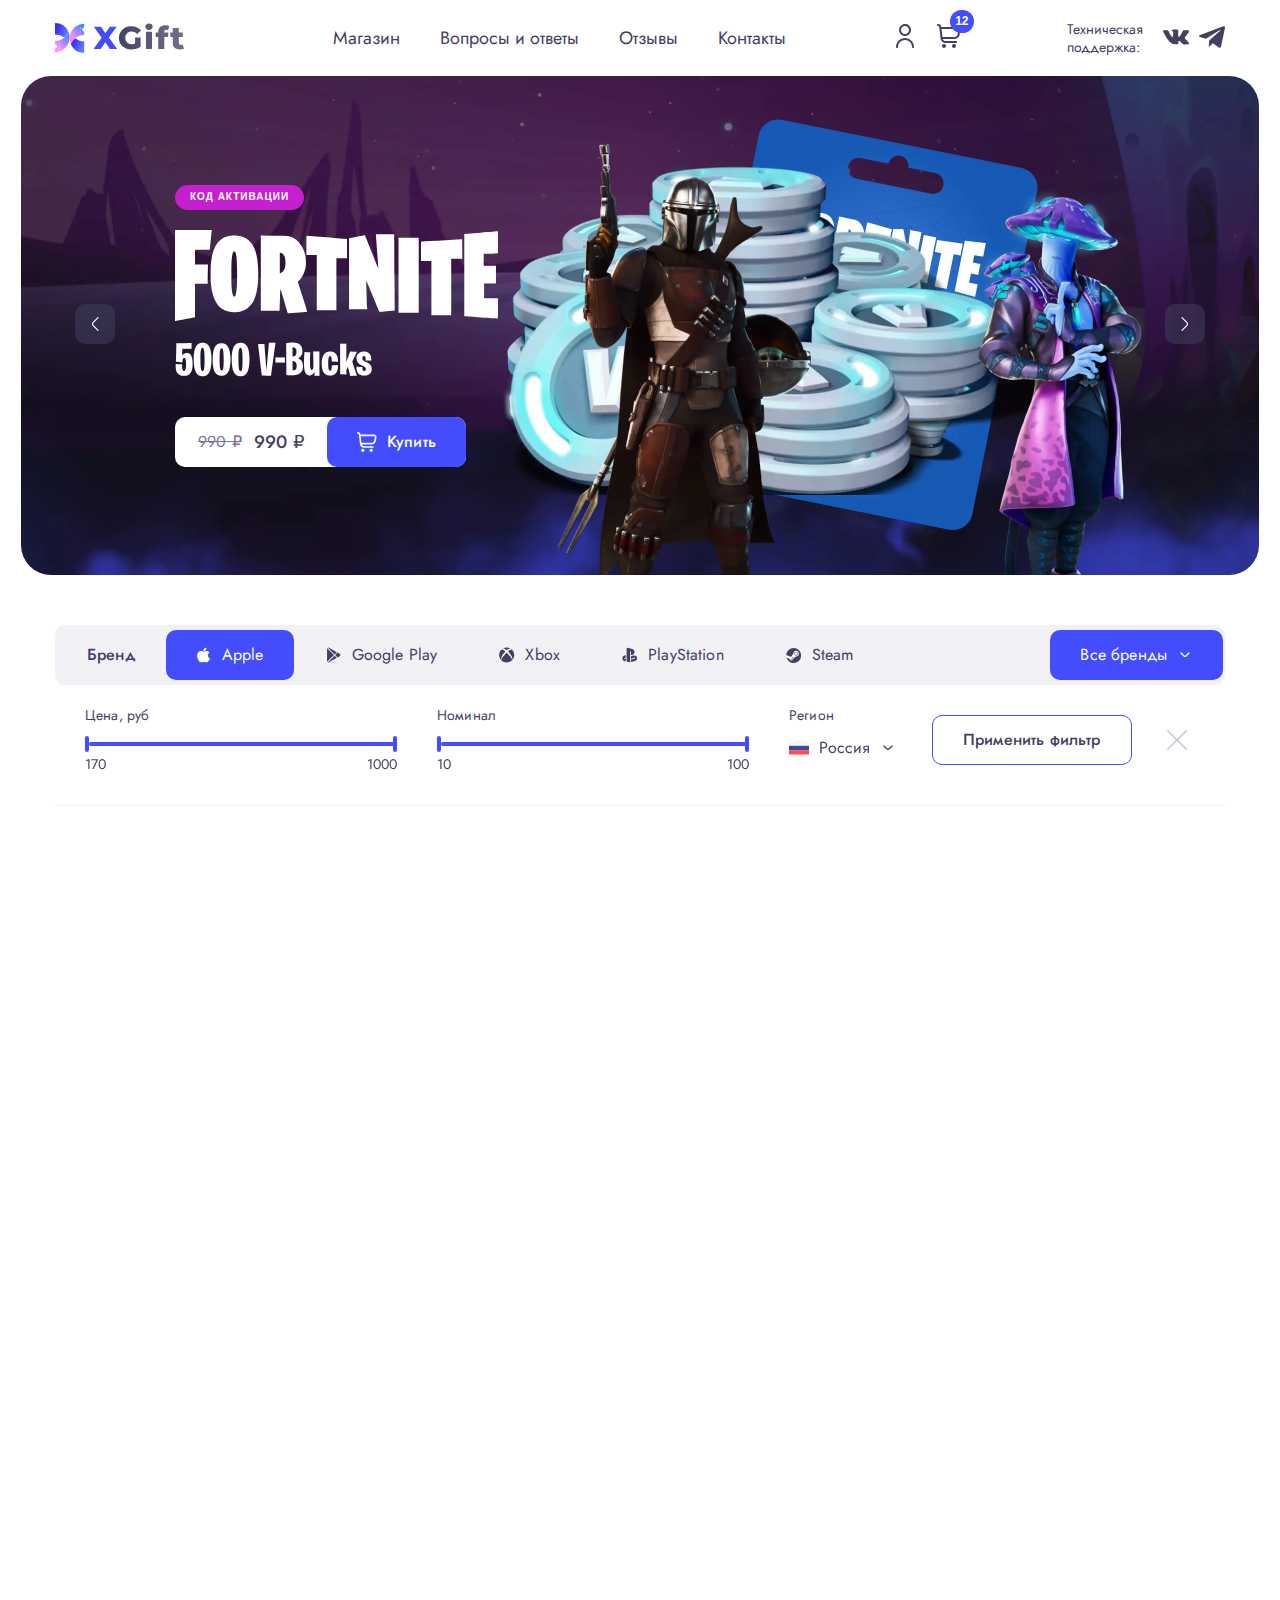
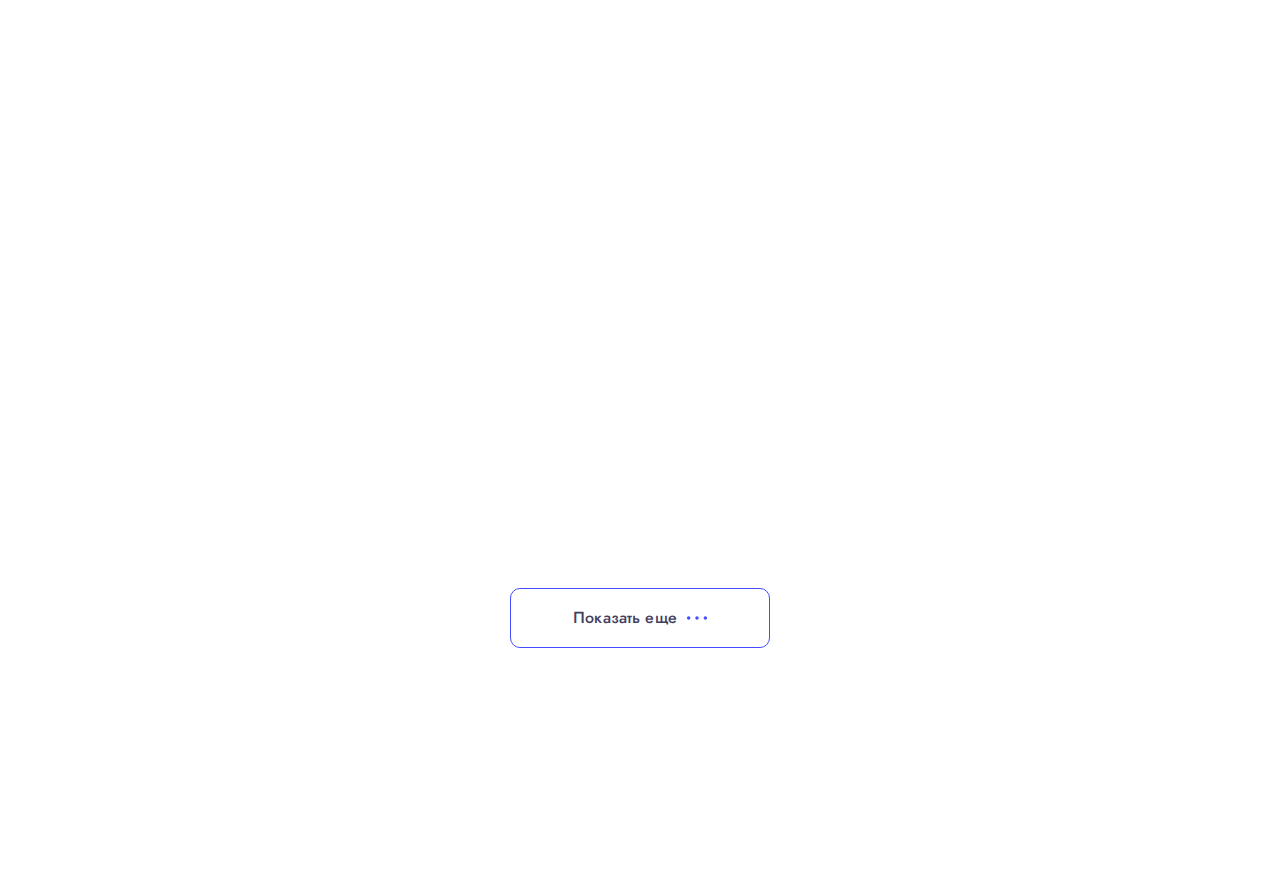
==== index.html @ 059e0f82 "first commit" ====
<!DOCTYPE html> <html lang="ru">

<head>
    <meta charset="UTF-8">
    <meta name="viewport" content="width=device-width, initial-scale=1.0">
    <meta name="description" content="">
    <meta name="keywords" content="">
    <link rel="stylesheet" href="css/libs.min.css">
    <link rel="stylesheet" href="css/style.min.css">
    <title>Главная</title>
</head>

<body>
    <div class="wrapper">
        <header class="header">
            <div class="container">
    <div class="header__inner">
        <a href="" class="header__logo logo">
            <img src="img/logo.svg" alt="">
        </a>
        <div class="header__right">
            <nav class="nav">
                <a href="" class="nav__link">Магазин</a>
                <a href="" class="nav__link">Вопросы и ответы</a>
                <a href="" class="nav__link">Отзывы</a>
                <a href="" class="nav__link">Контакты</a>
            </nav>

            <div class="header__buttons">
                <div class="header__user header__btn">
                    <button class="header__user-btn">
                        <svg width="24" height="24" class="sprite sprite-black">
                            <use xlink:href="img/sprite.svg#user"></use>
                        </svg>
                    </button>

                    <div class="auth-modal m-dropdown">
                        <div class="m-dropdown__triangle-wrap">
                            <span class="m-dropdown__triangle"></span>
                        </div>
                        <div class="m-dropdown__inner">
                            <div class="auth-modal__mode _active">
                                <h3 class="auth-modal__title">
                                    Авторизация
                                </h3>
                                <div class="auth-modal__desc">
                                    Нет аккаунта?
                                    <button class="auth-modal__toggle">Зарегистрироваться</button>
                                </div>
                                <form action="" class="auth-modal__form">
                                <fieldset class="fg">
                                    <svg width="14" height="14" class="fg__icon sprite">
                                        <use xlink:href="img/sprite.svg#email"></use>
                                    </svg>
                                    <input type="email" placeholder="E-mail" autocomplete="off">
                                </fieldset>
                                    <fieldset class="fg fg-pass">
                                        <input type="password" placeholder="Введите пароль" autocomplete="off">
                                        <button type="button" class="fg-pass__btn"></button>
                                    </fieldset>
                                <div class="m-check">
                                    <input type="checkbox">
                                    <label>Запомнить меня на этом компьютере</label>
                                </div>
                                <button class="m-btn m-btn-primary">
                                    Войти
                                </button>
                            </form>
                            </div>
                            <div class="auth-modal__mode">
                                <h3 class="auth-modal__title">
                                    Регистрация
                                </h3>
                                <div class="auth-modal__desc">
                                    Есть аккаунт?
                                    <button class="auth-modal__toggle">Войти</button>
                                </div>
                                <form action="" class="auth-modal__form">
                                    <fieldset class="fg">
                                        <input type="text" placeholder="Имя" autocomplete="off">
                                    </fieldset>
                                    <fieldset class="fg">
                                        <input type="text" placeholder="Фамилия" autocomplete="off">
                                    </fieldset>
                                    <fieldset class="fg">
                                        <input type="email" placeholder="E-mail" autocomplete="off">
                                    </fieldset>
                                    <fieldset class="fg fg-pass">
                                        <input type="password" placeholder="Введите пароль" autocomplete="off">
                                        <button type="button" class="fg-pass__btn"></button>
                                    </fieldset>
                                    <fieldset class="fg fg-pass">
                                        <input type="password" placeholder="Подтверждение пароля" autocomplete="off">
                                        <button type="button" class="fg-pass__btn"></button>
                                    </fieldset>
                                    <fieldset class="fg">
                                        <input type="text" placeholder="Тут будет капча">
                                    </fieldset>
                                    <button class="m-btn m-btn-primary">
                                        Войти
                                    </button>
                                </form>
                            </div>
                        </div>
                    </div>
                </div>
                <div class="header__cart header__btn">
                    <button class="header__cart-btn">
                        <svg width="24" height="24" class="sprite sprite-black">
                            <use xlink:href="img/sprite.svg#cart"></use>
                        </svg>
                        <span class="header__cart-count">12</span>
                    </button>

                    <div class="cart-modal m-dropdown">
                        <div class="m-dropdown__triangle-wrap">
                            <span class="m-dropdown__triangle"></span>
                        </div>
                        <div class="m-dropdown__inner">
                            <div class="cart-modal__items">
                                <div class="cart-card">
    <div class="cart-card__icon">
        <img src="img/service.svg" alt="">
    </div>

    <div class="cart-card__info">
        <h3 class="cart-card__title body-text">
            <a href="">Подарочная карта iTunes на 500 рублей</a>
        </h3>
        <div class="cart-card__price body-text">
            799 ₽
        </div>
    </div>

    <div class="cart-card__action">
        <span class="cart-card__count body-text">1</span>
        <button class="cart-card__remove">
            <svg width="20" height="20" class="sprite sprite-black">
                <use xlink:href="img/sprite.svg#close"></use>
            </svg>
        </button>
    </div>
</div>

                                <div class="cart-card">
    <div class="cart-card__icon">
        <img src="img/service2.svg" alt="">
    </div>

    <div class="cart-card__info">
        <h3 class="cart-card__title body-text">
            <a href="">XBOX Game Pass Ultimate на 3 месяца</a>
        </h3>
        <div class="cart-card__price body-text">
            2 090 ₽
        </div>
    </div>

    <div class="cart-card__action">
        <span class="cart-card__count body-text">1</span>
        <button class="cart-card__remove">
            <svg width="20" height="20" class="sprite sprite-black">
                <use xlink:href="img/sprite.svg#close"></use>
            </svg>
        </button>
    </div>
</div>

                                <div class="cart-card">
    <div class="cart-card__icon">
        <img src="img/service3.svg" alt="">
    </div>

    <div class="cart-card__info">
        <h3 class="cart-card__title body-text">
            <a href="">Игровая валюта Fortnite на 5000 V-Bucks</a>
        </h3>
        <div class="cart-card__price body-text">
            3 469 ₽
        </div>
    </div>

    <div class="cart-card__action">
        <span class="cart-card__count body-text">1</span>
        <button class="cart-card__remove">
            <svg width="20" height="20" class="sprite sprite-black">
                <use xlink:href="img/sprite.svg#close"></use>
            </svg>
        </button>
    </div>
</div>

                                <div class="cart-card">
    <div class="cart-card__icon">
        <img src="img/service4.svg" alt="">
    </div>

    <div class="cart-card__info">
        <h3 class="cart-card__title body-text">
            <a href="">Microsoft Office 365 Персональный</a>
        </h3>
        <div class="cart-card__price body-text">
            3 790 ₽
        </div>
    </div>

    <div class="cart-card__action">
        <span class="cart-card__count body-text">1</span>
        <button class="cart-card__remove">
            <svg width="20" height="20" class="sprite sprite-black">
                <use xlink:href="img/sprite.svg#close"></use>
            </svg>
        </button>
    </div>
</div>

                            </div>
                            <div class="cart-modal__total">
                                Cумма: <b>10 148 ₽</b>
                            </div>
                            <button class="cart-modal__btn m-btn m-btn-primary">
                                Оформить заказ
                            </button>
                        </div>
                    </div>
                </div>
            </div>

            <div class="header__support">
                <span class="header__support-title">
                    Техническая <br>
                    поддержка:
                </span>
                <a href="" class="header__support-link">
                    <svg width="26" height="26" class="sprite sprite-black">
                        <use xlink:href="img/sprite.svg#vk"></use>
                    </svg>
                </a>
                <a href="" class="header__support-link">
                    <svg width="26" height="26" class="sprite sprite-black">
                        <use xlink:href="img/sprite.svg#telegram"></use>
                    </svg>
                </a>
            </div>

            <button class="burger"></button>
        </div>

    </div>
</div>

        </header>
        <main class="content">

            <section class="main">
                <div class="container">
                    <div class="main__inner">
                        <div class="swiper-button swiper-button-prev">
                            <svg width="14" height="14" viewBox="0 0 14 14" fill="none" xmlns="http://www.w3.org/2000/svg">
                                <path d="M10.0158 14C9.93905 14.0004 9.86295 13.9857 9.79188 13.9567C9.72081 13.9277 9.65616 13.8849 9.60166 13.8308L4.83582 9.06501C4.5642 8.79407 4.3487 8.47222 4.20167 8.11787C4.05463 7.76352 3.97894 7.38365 3.97894 7.00001C3.97894 6.61636 4.05463 6.23649 4.20167 5.88214C4.3487 5.5278 4.5642 5.20594 4.83582 4.93501L9.60166 0.169173C9.65604 0.114784 9.72062 0.0716401 9.79168 0.0422049C9.86274 0.0127697 9.93891 -0.00238037 10.0158 -0.00238037C10.0927 -0.00238037 10.1689 0.0127697 10.24 0.0422049C10.311 0.0716401 10.3756 0.114784 10.43 0.169173C10.4844 0.223562 10.5275 0.288132 10.557 0.359194C10.5864 0.430257 10.6015 0.506422 10.6015 0.58334C10.6015 0.660258 10.5864 0.736422 10.557 0.807485C10.5275 0.878548 10.4844 0.943117 10.43 0.997506L5.66416 5.76334C5.33644 6.09146 5.15236 6.53625 5.15236 7.00001C5.15236 7.46376 5.33644 7.90855 5.66416 8.23667L10.43 13.0025C10.4847 13.0567 10.5281 13.1213 10.5577 13.1923C10.5873 13.2634 10.6025 13.3397 10.6025 13.4167C10.6025 13.4937 10.5873 13.5699 10.5577 13.641C10.5281 13.7121 10.4847 13.7766 10.43 13.8308C10.3755 13.8849 10.3108 13.9277 10.2398 13.9567C10.1687 13.9857 10.0926 14.0004 10.0158 14Z" fill="white"/>
                            </svg>
                        </div>
                        <div class="swiper-container">
                            <div class="swiper-wrapper">
                                <div class="swiper-slide">
    <div class="main__content">
        <div class="main__badge main__translate">КОД АКТИВАЦИИ</div>
        <img src="img/logo-fortnite.svg" alt="" class="main__logo main__translate">
        <div class="main__subtitle main__translate">
            5000 V-Bucks
        </div>
        <div class="main__nav main__translate">
            <div class="main__price">
                <span class="main__price-old">990 ₽</span>
                <span class="main__price-new">990 ₽</span>
            </div>
            <button class="main__btn m-btn m-btn-primary">
                <svg width="20" height="20" class="sprite">
                    <use xlink:href="img/sprite.svg#cart"></use>
                </svg>
                <span>Купить</span>
            </button>
        </div>
    </div>
    <div class="main__img">
        <img src="img/main.webp" alt="">
    </div>
</div>

                                <div class="swiper-slide">
    <div class="main__content">
        <div class="main__badge main__translate">КОД АКТИВАЦИИ</div>
        <img src="img/logo-fortnite.svg" alt="" class="main__logo main__translate">
        <div class="main__subtitle main__translate">
            5000 V-Bucks 22
        </div>
        <div class="main__nav main__translate">
            <div class="main__price">
                <span class="main__price-old">990 ₽</span>
                <span class="main__price-new">990 ₽</span>
            </div>
            <button class="main__btn m-btn m-btn-primary">
                <svg width="20" height="20" class="sprite">
                    <use xlink:href="img/sprite.svg#cart"></use>
                </svg>
                <span>Купить</span>
            </button>
        </div>
    </div>
    <div class="main__img">
        <img src="img/main.webp" alt="">
    </div>
</div>

                                <div class="swiper-slide">
    <div class="main__content">
        <div class="main__badge main__translate">КОД АКТИВАЦИИ</div>
        <img src="img/logo-fortnite.svg" alt="" class="main__logo main__translate">
        <div class="main__subtitle main__translate">
            5000 V-Bucks 33
        </div>
        <div class="main__nav main__translate">
            <div class="main__price">
                <span class="main__price-old">990 ₽</span>
                <span class="main__price-new">990 ₽</span>
            </div>
            <button class="main__btn m-btn m-btn-primary">
                <svg width="20" height="20" class="sprite">
                    <use xlink:href="img/sprite.svg#cart"></use>
                </svg>
                <span>Купить</span>
            </button>
        </div>
    </div>
    <div class="main__img">
        <img src="img/main.webp" alt="">
    </div>
</div>

                            </div>
                        </div>
                        <div class="swiper-button swiper-button-next">
                            <svg width="14" height="14" viewBox="0 0 14 14" fill="none" xmlns="http://www.w3.org/2000/svg">
                                <path d="M3.98412 14C4.06089 14.0004 4.13699 13.9857 4.20806 13.9567C4.27913 13.9277 4.34378 13.8849 4.39828 13.8308L9.16412 9.06501C9.43573 8.79407 9.65123 8.47222 9.79827 8.11787C9.94531 7.76352 10.021 7.38365 10.021 7.00001C10.021 6.61636 9.94531 6.23649 9.79827 5.88214C9.65123 5.5278 9.43573 5.20594 9.16412 4.93501L4.39828 0.169173C4.34389 0.114784 4.27932 0.0716401 4.20826 0.0422049C4.1372 0.0127697 4.06103 -0.00238037 3.98412 -0.00238037C3.9072 -0.00238037 3.83103 0.0127697 3.75997 0.0422049C3.68891 0.0716401 3.62434 0.114784 3.56995 0.169173C3.51556 0.223562 3.47242 0.288132 3.44298 0.359194C3.41355 0.430257 3.3984 0.506422 3.3984 0.58334C3.3984 0.660258 3.41355 0.736422 3.44298 0.807485C3.47242 0.878548 3.51556 0.943117 3.56995 0.997506L8.33578 5.76334C8.6635 6.09146 8.84758 6.53625 8.84758 7.00001C8.84758 7.46376 8.6635 7.90855 8.33578 8.23667L3.56995 13.0025C3.51528 13.0567 3.47188 13.1213 3.44226 13.1923C3.41265 13.2634 3.3974 13.3397 3.3974 13.4167C3.3974 13.4937 3.41265 13.5699 3.44226 13.641C3.47188 13.7121 3.51528 13.7766 3.56995 13.8308C3.62446 13.8849 3.6891 13.9277 3.76017 13.9567C3.83124 13.9857 3.90735 14.0004 3.98412 14Z" fill="white"/>
                            </svg>
                        </div>
                        <div class="swiper-pagination"></div>
                    </div>
                </div>
            </section>

            <section class="catalog">
                <div class="container">
                    <div class="filter">
                        <div class="brand-filter">
                            <div class="brand-filter__title body-text">
                                Бренд
                            </div>
                            <div class="brand-filter__items">
                                <div class="brand-filter__item body-text">
    <input checked type="checkbox">
    <label>
        <svg class="sprite sprite-black">
            <use xlink:href="img/sprite.svg#brand"></use>
        </svg>
        <span>Apple</span>
    </label>
</div>
<div class="brand-filter__item body-text">
    <input type="checkbox">
    <label>
        <svg class="sprite sprite-black">
            <use xlink:href="img/sprite.svg#brand2"></use>
        </svg>
        <span>Google Play</span>
    </label>
</div>
<div class="brand-filter__item body-text">
    <input type="checkbox">
    <label>
        <svg class="sprite sprite-black">
            <use xlink:href="img/sprite.svg#brand3"></use>
        </svg>
        <span>Xbox</span>
    </label>
</div>
<div class="brand-filter__item body-text">
    <input type="checkbox">
    <label>
        <svg class="sprite sprite-black">
            <use xlink:href="img/sprite.svg#brand4"></use>
        </svg>
        <span>PlayStation</span>
    </label>
</div>
<div class="brand-filter__item body-text">
    <input type="checkbox">
    <label>
        <svg width="17" height="16" viewBox="0 0 17 16" fill="none" xmlns="http://www.w3.org/2000/svg">
            <path d="M0.621956 10.2651C1.59525 13.5104 4.60546 15.8769 8.16756 15.8769C12.5178 15.8769 16.0445 12.3502 16.0445 7.99997C16.0445 3.64969 12.5178 0.123047 8.16756 0.123047C3.99328 0.123047 0.577402 3.37055 0.307617 7.47665C0.81814 8.33252 1.01629 8.862 0.621463 10.2651H0.621956Z" fill="#444061"/>
            <path class="path-transparent" d="M7.76167 6.02707L7.76241 6.06596L5.83503 8.86597C5.5229 8.85169 5.2098 8.90658 4.91244 9.02892C4.783 9.08152 4.65942 9.14752 4.5437 9.22584L0.311089 7.48135C0.311089 7.48135 0.21312 9.09267 0.621243 10.2934L3.61349 11.5281C3.76118 12.1996 4.22395 12.7884 4.90383 13.0715C5.43871 13.2938 6.03993 13.2946 6.57544 13.0739C7.11096 12.8532 7.53699 12.429 7.75995 11.8944C7.8789 11.6096 7.93628 11.303 7.92832 10.9945L10.6835 9.024L10.7512 9.02523C12.4017 9.02523 13.7432 7.67975 13.7432 6.02707C13.7432 4.3744 12.4041 3.03384 10.7512 3.0304C9.10149 3.0304 7.75921 4.3744 7.75921 6.02707H7.76167ZM7.2989 11.7009C6.941 12.5625 5.95343 12.9679 5.09509 12.6102C4.71419 12.4501 4.40546 12.1556 4.22764 11.7826L5.20167 12.1863C5.35214 12.249 5.51348 12.2813 5.67646 12.2816C5.83944 12.2819 6.00088 12.25 6.15155 12.1878C6.30222 12.1257 6.43916 12.0345 6.55455 11.9194C6.66995 11.8043 6.76153 11.6675 6.82407 11.517C6.95072 11.2129 6.95147 10.871 6.82616 10.5663C6.70085 10.2617 6.45973 10.0192 6.15577 9.89218L5.14654 9.47495C5.53497 9.32726 5.97657 9.32233 6.38961 9.4939C6.80807 9.66695 7.12807 9.99286 7.2994 10.4096C7.47072 10.8263 7.46974 11.2859 7.29694 11.7009M10.7539 8.02461C10.2251 8.02318 9.71831 7.8122 9.34468 7.43788C8.97106 7.06357 8.76102 6.55644 8.76057 6.02756C8.76115 5.49878 8.97125 4.99177 9.34486 4.61756C9.71847 4.24336 10.2251 4.03244 10.7539 4.03101C11.2828 4.03231 11.7896 4.24317 12.1633 4.61739C12.537 4.99161 12.7472 5.49869 12.7478 6.02756C12.7473 6.55652 12.5372 7.06373 12.1635 7.43806C11.7897 7.81239 11.2829 8.02331 10.7539 8.02461M9.26026 6.02437C9.25993 5.627 9.41739 5.24576 9.69802 4.96443C9.97866 4.6831 10.3595 4.52471 10.7569 4.52406C11.5827 4.52406 12.2545 5.19606 12.2545 6.02437C12.2547 6.42182 12.097 6.80308 11.8162 7.08433C11.5354 7.36558 11.1543 7.52379 10.7569 7.52418C10.3595 7.52359 9.97871 7.36529 9.69804 7.08407C9.41736 6.80284 9.25982 6.42169 9.26001 6.02437H9.26026Z" fill="white"/>
        </svg>
        <span>Steam</span>
    </label>
</div>

                            </div>

                            <button class="brand-filter__btn m-btn m-btn-primary">
                                <span>Все бренды</span>
                                <svg width="16" height="16" class="sprite">
                                    <use xlink:href="img/sprite.svg#selectArrow"></use>
                                </svg>
                            </button>
                            <button class="brand-filter__btn2 m-btn m-btn-primary-outline">
                                <span>Бренд</span>
                                <svg width="16" height="16" class="sprite">
                                    <use xlink:href="img/sprite.svg#selectArrow"></use>
                                </svg>
                            </button>
                            <div class="all-brands m-dropdown">
                                <div class="all-brands__bg"></div>
                                <div class="m-dropdown__triangle-wrap">
                                    <span class="m-dropdown__triangle"></span>
                                </div>
                                <div class="m-dropdown__inner">
                                    <button class="all-brands__close"></button>
                                    <p class="all-brands__title">Бренд</p>
                                    <div class="all-brands__items">
                                        <div class="brand-filter__item body-text">
    <input checked type="checkbox">
    <label>
        <svg class="sprite sprite-black">
            <use xlink:href="img/sprite.svg#brand"></use>
        </svg>
        <span>Apple</span>
    </label>
</div>
<div class="brand-filter__item body-text">
    <input type="checkbox">
    <label>
        <svg class="sprite sprite-black">
            <use xlink:href="img/sprite.svg#brand2"></use>
        </svg>
        <span>Google Play</span>
    </label>
</div>
<div class="brand-filter__item body-text">
    <input type="checkbox">
    <label>
        <svg class="sprite sprite-black">
            <use xlink:href="img/sprite.svg#brand3"></use>
        </svg>
        <span>Xbox</span>
    </label>
</div>
<div class="brand-filter__item body-text">
    <input type="checkbox">
    <label>
        <svg class="sprite sprite-black">
            <use xlink:href="img/sprite.svg#brand4"></use>
        </svg>
        <span>PlayStation</span>
    </label>
</div>
<div class="brand-filter__item body-text">
    <input type="checkbox">
    <label>
        <svg width="17" height="16" viewBox="0 0 17 16" fill="none" xmlns="http://www.w3.org/2000/svg">
            <path d="M0.621956 10.2651C1.59525 13.5104 4.60546 15.8769 8.16756 15.8769C12.5178 15.8769 16.0445 12.3502 16.0445 7.99997C16.0445 3.64969 12.5178 0.123047 8.16756 0.123047C3.99328 0.123047 0.577402 3.37055 0.307617 7.47665C0.81814 8.33252 1.01629 8.862 0.621463 10.2651H0.621956Z" fill="#444061"/>
            <path class="path-transparent" d="M7.76167 6.02707L7.76241 6.06596L5.83503 8.86597C5.5229 8.85169 5.2098 8.90658 4.91244 9.02892C4.783 9.08152 4.65942 9.14752 4.5437 9.22584L0.311089 7.48135C0.311089 7.48135 0.21312 9.09267 0.621243 10.2934L3.61349 11.5281C3.76118 12.1996 4.22395 12.7884 4.90383 13.0715C5.43871 13.2938 6.03993 13.2946 6.57544 13.0739C7.11096 12.8532 7.53699 12.429 7.75995 11.8944C7.8789 11.6096 7.93628 11.303 7.92832 10.9945L10.6835 9.024L10.7512 9.02523C12.4017 9.02523 13.7432 7.67975 13.7432 6.02707C13.7432 4.3744 12.4041 3.03384 10.7512 3.0304C9.10149 3.0304 7.75921 4.3744 7.75921 6.02707H7.76167ZM7.2989 11.7009C6.941 12.5625 5.95343 12.9679 5.09509 12.6102C4.71419 12.4501 4.40546 12.1556 4.22764 11.7826L5.20167 12.1863C5.35214 12.249 5.51348 12.2813 5.67646 12.2816C5.83944 12.2819 6.00088 12.25 6.15155 12.1878C6.30222 12.1257 6.43916 12.0345 6.55455 11.9194C6.66995 11.8043 6.76153 11.6675 6.82407 11.517C6.95072 11.2129 6.95147 10.871 6.82616 10.5663C6.70085 10.2617 6.45973 10.0192 6.15577 9.89218L5.14654 9.47495C5.53497 9.32726 5.97657 9.32233 6.38961 9.4939C6.80807 9.66695 7.12807 9.99286 7.2994 10.4096C7.47072 10.8263 7.46974 11.2859 7.29694 11.7009M10.7539 8.02461C10.2251 8.02318 9.71831 7.8122 9.34468 7.43788C8.97106 7.06357 8.76102 6.55644 8.76057 6.02756C8.76115 5.49878 8.97125 4.99177 9.34486 4.61756C9.71847 4.24336 10.2251 4.03244 10.7539 4.03101C11.2828 4.03231 11.7896 4.24317 12.1633 4.61739C12.537 4.99161 12.7472 5.49869 12.7478 6.02756C12.7473 6.55652 12.5372 7.06373 12.1635 7.43806C11.7897 7.81239 11.2829 8.02331 10.7539 8.02461M9.26026 6.02437C9.25993 5.627 9.41739 5.24576 9.69802 4.96443C9.97866 4.6831 10.3595 4.52471 10.7569 4.52406C11.5827 4.52406 12.2545 5.19606 12.2545 6.02437C12.2547 6.42182 12.097 6.80308 11.8162 7.08433C11.5354 7.36558 11.1543 7.52379 10.7569 7.52418C10.3595 7.52359 9.97871 7.36529 9.69804 7.08407C9.41736 6.80284 9.25982 6.42169 9.26001 6.02437H9.26026Z" fill="white"/>
        </svg>
        <span>Steam</span>
    </label>
</div>

                                        <div class="brand-filter__item body-text">
    <input checked type="checkbox">
    <label>
        <svg class="sprite sprite-black">
            <use xlink:href="img/sprite.svg#brand"></use>
        </svg>
        <span>Apple</span>
    </label>
</div>
<div class="brand-filter__item body-text">
    <input type="checkbox">
    <label>
        <svg class="sprite sprite-black">
            <use xlink:href="img/sprite.svg#brand2"></use>
        </svg>
        <span>Google Play</span>
    </label>
</div>
<div class="brand-filter__item body-text">
    <input type="checkbox">
    <label>
        <svg class="sprite sprite-black">
            <use xlink:href="img/sprite.svg#brand3"></use>
        </svg>
        <span>Xbox</span>
    </label>
</div>
<div class="brand-filter__item body-text">
    <input type="checkbox">
    <label>
        <svg class="sprite sprite-black">
            <use xlink:href="img/sprite.svg#brand4"></use>
        </svg>
        <span>PlayStation</span>
    </label>
</div>
<div class="brand-filter__item body-text">
    <input type="checkbox">
    <label>
        <svg width="17" height="16" viewBox="0 0 17 16" fill="none" xmlns="http://www.w3.org/2000/svg">
            <path d="M0.621956 10.2651C1.59525 13.5104 4.60546 15.8769 8.16756 15.8769C12.5178 15.8769 16.0445 12.3502 16.0445 7.99997C16.0445 3.64969 12.5178 0.123047 8.16756 0.123047C3.99328 0.123047 0.577402 3.37055 0.307617 7.47665C0.81814 8.33252 1.01629 8.862 0.621463 10.2651H0.621956Z" fill="#444061"/>
            <path class="path-transparent" d="M7.76167 6.02707L7.76241 6.06596L5.83503 8.86597C5.5229 8.85169 5.2098 8.90658 4.91244 9.02892C4.783 9.08152 4.65942 9.14752 4.5437 9.22584L0.311089 7.48135C0.311089 7.48135 0.21312 9.09267 0.621243 10.2934L3.61349 11.5281C3.76118 12.1996 4.22395 12.7884 4.90383 13.0715C5.43871 13.2938 6.03993 13.2946 6.57544 13.0739C7.11096 12.8532 7.53699 12.429 7.75995 11.8944C7.8789 11.6096 7.93628 11.303 7.92832 10.9945L10.6835 9.024L10.7512 9.02523C12.4017 9.02523 13.7432 7.67975 13.7432 6.02707C13.7432 4.3744 12.4041 3.03384 10.7512 3.0304C9.10149 3.0304 7.75921 4.3744 7.75921 6.02707H7.76167ZM7.2989 11.7009C6.941 12.5625 5.95343 12.9679 5.09509 12.6102C4.71419 12.4501 4.40546 12.1556 4.22764 11.7826L5.20167 12.1863C5.35214 12.249 5.51348 12.2813 5.67646 12.2816C5.83944 12.2819 6.00088 12.25 6.15155 12.1878C6.30222 12.1257 6.43916 12.0345 6.55455 11.9194C6.66995 11.8043 6.76153 11.6675 6.82407 11.517C6.95072 11.2129 6.95147 10.871 6.82616 10.5663C6.70085 10.2617 6.45973 10.0192 6.15577 9.89218L5.14654 9.47495C5.53497 9.32726 5.97657 9.32233 6.38961 9.4939C6.80807 9.66695 7.12807 9.99286 7.2994 10.4096C7.47072 10.8263 7.46974 11.2859 7.29694 11.7009M10.7539 8.02461C10.2251 8.02318 9.71831 7.8122 9.34468 7.43788C8.97106 7.06357 8.76102 6.55644 8.76057 6.02756C8.76115 5.49878 8.97125 4.99177 9.34486 4.61756C9.71847 4.24336 10.2251 4.03244 10.7539 4.03101C11.2828 4.03231 11.7896 4.24317 12.1633 4.61739C12.537 4.99161 12.7472 5.49869 12.7478 6.02756C12.7473 6.55652 12.5372 7.06373 12.1635 7.43806C11.7897 7.81239 11.2829 8.02331 10.7539 8.02461M9.26026 6.02437C9.25993 5.627 9.41739 5.24576 9.69802 4.96443C9.97866 4.6831 10.3595 4.52471 10.7569 4.52406C11.5827 4.52406 12.2545 5.19606 12.2545 6.02437C12.2547 6.42182 12.097 6.80308 11.8162 7.08433C11.5354 7.36558 11.1543 7.52379 10.7569 7.52418C10.3595 7.52359 9.97871 7.36529 9.69804 7.08407C9.41736 6.80284 9.25982 6.42169 9.26001 6.02437H9.26026Z" fill="white"/>
        </svg>
        <span>Steam</span>
    </label>
</div>

                                    </div>
                                </div>
                            </div>
                        </div>
                        <button class="props-filter__toggle m-btn m-btn-primary-outline">
                            <span>Фильтр</span>
                            <span class="props-filter__toggle-num">2</span>
                            <svg width="16" height="16" class="sprite">
                                <use xlink:href="img/sprite.svg#selectArrow"></use>
                            </svg>
                        </button>
                        <div class="props-filter__bg"></div>
                        <div class="props-filter">
                            <div class="props-filter__close"></div>
                            <div class="props-filter__subtitle">
                                Фильтр
                            </div>
                            <div class="props-filter__wrap">
                                <div class="props-filter__group props-filter__range">
                                    <div class="props-filter__title">Цена, руб</div>
                                    <div class="range-slider" data-max="1000" data-min="170"></div>
                                </div>
                                <div class="props-filter__group props-filter__range">
                                    <div class="props-filter__title">Номинал</div>
                                    <div class="range-slider" data-max="100" data-min="10"></div>
                                </div>
                                <div class="props-filter__group">
                                    <div class="props-filter__title">Регион</div>
                                    <div class="country-select">
                                        <div class="country-select__toggle">
                                            <img class="country-select__toggle-flag" src="img/flag.svg" alt="">
                                            <span class="country-select__toggle-title">Россия</span>
                                            <svg width="16" height="16" class="sprite sprite-black">
                                                <use xlink:href="img/sprite.svg#selectArrow"></use>
                                            </svg>
                                        </div>
                                        <div class="country-select__dropdown">
                                            <div class="country-select__items">
                                                <div class="country-select__item _selected">
                                                    <img class="country-select__toggle-flag" src="img/flag.svg" alt="">
                                                    <span class="country-select__toggle-title">Россия</span>
                                                </div>
                                                <div class="country-select__item">
                                                    <img class="country-select__toggle-flag" src="img/flag2.svg" alt="">
                                                    <span class="country-select__toggle-title">США</span>
                                                </div>
                                            </div>
                                        </div>
                                    </div>
                                </div>
                                <div class="props-filter__nav">
                                <button class="props-filter__apply m-btn m-btn-primary-outline">
                                    Применить фильтр
                                </button>
                                <button class="props-filter__reset m-btn">
                                    <svg width="20" height="20" class="sprite sprite-black">
                                        <use xlink:href="img/sprite.svg#close"></use>
                                    </svg>
                                    <span>Сбросить все фильтры</span>
                                </button>
                            </div>
                            </div>
                        </div>
                    </div>

                    <div class="catalog__grid">
                        <div class="product-card _animate">
    <div class="product-card__top">
        <img src="img/card.svg" alt="" class="product-card__bg">


        <div class="product-card__content">
            <div class="product-card__icon">
                <img src="img/service-icon.svg" alt="">
            </div>
            <div class="product-card__info">
                <div class="product-card__name body-text">
                    Apple и iTunes
                </div>
                <p class="product-card__desc">
                    500 ₽
                </p>
            </div>

            
            <div class="product-card__text">
                Игры, приложения, музыка, фильмы, iCloud
            </div>
            
        </div>

        <div class="product-card__badge" style="background: #434DFE;">
            ПОДАРОЧНАЯ КАРТА
        </div>
    </div>

    <a href="" class="product-card__title">
        Подарочная карта iTunes на 500 рублей
    </a>
    <div class="product-card__prices">
        
        <div class="product-card__price1">
            990 ₽
        </div>
        
        <div class="product-card__price2">
            990 ₽
        </div>
    </div>

    <button class="product-card__btn m-btn m-btn-primary">
        <svg width="20" height="20" class="sprite">
            <use xlink:href="img/sprite.svg#cart"></use>
        </svg>
        <span>Купить</span>
    </button>
</div>

                        <div class="product-card _animate">
    <div class="product-card__top">
        <img src="img/card.svg" alt="" class="product-card__bg">


        <div class="product-card__content">
            <div class="product-card__icon">
                <img src="img/service-icon.svg" alt="">
            </div>
            <div class="product-card__info">
                <div class="product-card__name body-text">
                    Apple и iTunes
                </div>
                <p class="product-card__desc">
                    2000 ₽
                </p>
            </div>

            
            <div class="product-card__text">
                Игры, приложения, музыка, фильмы, iCloud
            </div>
            
        </div>

        <div class="product-card__badge" style="background: #434DFE;">
            ПОДАРОЧНАЯ КАРТА
        </div>
    </div>

    <a href="" class="product-card__title">
        Подарочная карта iTunes на 2000 рублей
    </a>
    <div class="product-card__prices">
        
        <div class="product-card__price1">
            2900 ₽
        </div>
        
        <div class="product-card__price2">
            2490 ₽
        </div>
    </div>

    <button class="product-card__btn m-btn m-btn-primary">
        <svg width="20" height="20" class="sprite">
            <use xlink:href="img/sprite.svg#cart"></use>
        </svg>
        <span>Купить</span>
    </button>
</div>

                        <div class="product-card _animate">
    <div class="product-card__top">
        <img src="img/card2.svg" alt="" class="product-card__bg">


        <div class="product-card__content">
            <div class="product-card__icon">
                <img src="img/service-icon2.svg" alt="">
            </div>
            <div class="product-card__info">
                <div class="product-card__name body-text">
                    XBOX
                </div>
                <p class="product-card__desc">
                    3 месяца
                </p>
            </div>

            
        </div>

        <div class="product-card__badge" style="background: #10B34B;">
            Game Pass Ultimate
        </div>
    </div>

    <a href="" class="product-card__title">
        Подписка XBOX Game Pass Ultimate на 3 месяца
    </a>
    <div class="product-card__prices">
        
        <div class="product-card__price2">
            2 090 ₽
        </div>
    </div>

    <button class="product-card__btn m-btn m-btn-primary">
        <svg width="20" height="20" class="sprite">
            <use xlink:href="img/sprite.svg#cart"></use>
        </svg>
        <span>Купить</span>
    </button>
</div>

                        <div class="product-card _animate">
    <div class="product-card__top">
        <img src="img/card3.svg" alt="" class="product-card__bg">


        <div class="product-card__content">
            <div class="product-card__icon">
                <img src="img/service-icon3.svg" alt="">
            </div>
            <div class="product-card__info">
                <div class="product-card__name body-text">
                    Fortnite
                </div>
                <p class="product-card__desc">
                    5000 V-Bucks
                </p>
            </div>

            
        </div>

        <div class="product-card__badge" style="background: #C61FD0;">
            КОД АКТИВАЦИИ
        </div>
    </div>

    <a href="" class="product-card__title">
        Игровая валюта Fortnite на 5000 V-Bucks
    </a>
    <div class="product-card__prices">
        
        <div class="product-card__price2">
            3 469 ₽
        </div>
    </div>

    <button class="product-card__btn m-btn m-btn-primary">
        <svg width="20" height="20" class="sprite">
            <use xlink:href="img/sprite.svg#cart"></use>
        </svg>
        <span>Купить</span>
    </button>
</div>

                        <div class="product-card _animate">
    <div class="product-card__top">
        <img src="img/card2.svg" alt="" class="product-card__bg">


        <div class="product-card__content">
            <div class="product-card__icon">
                <img src="img/service-icon2.svg" alt="">
            </div>
            <div class="product-card__info">
                <div class="product-card__name body-text">
                    XBOX
                </div>
                <p class="product-card__desc">
                    3 месяца
                </p>
            </div>

            
        </div>

        <div class="product-card__badge" style="background: #10B34B;">
            Game Pass Ultimate
        </div>
    </div>

    <a href="" class="product-card__title">
        Подписка XBOX Game Pass Ultimate на 3 месяца
    </a>
    <div class="product-card__prices">
        
        <div class="product-card__price2">
            2 090 ₽
        </div>
    </div>

    <button class="product-card__btn m-btn m-btn-primary">
        <svg width="20" height="20" class="sprite">
            <use xlink:href="img/sprite.svg#cart"></use>
        </svg>
        <span>Купить</span>
    </button>
</div>

                        <div class="product-card _animate">
    <div class="product-card__top">
        <img src="img/card.svg" alt="" class="product-card__bg">


        <div class="product-card__content">
            <div class="product-card__icon">
                <img src="img/service-icon.svg" alt="">
            </div>
            <div class="product-card__info">
                <div class="product-card__name body-text">
                    Apple и iTunes
                </div>
                <p class="product-card__desc">
                    2000 ₽
                </p>
            </div>

            
            <div class="product-card__text">
                Игры, приложения, музыка, фильмы, iCloud
            </div>
            
        </div>

        <div class="product-card__badge" style="background: #434DFE;">
            ПОДАРОЧНАЯ КАРТА
        </div>
    </div>

    <a href="" class="product-card__title">
        Подарочная карта iTunes на 2000 рублей
    </a>
    <div class="product-card__prices">
        
        <div class="product-card__price1">
            2900 ₽
        </div>
        
        <div class="product-card__price2">
            2490 ₽
        </div>
    </div>

    <button class="product-card__btn m-btn m-btn-primary">
        <svg width="20" height="20" class="sprite">
            <use xlink:href="img/sprite.svg#cart"></use>
        </svg>
        <span>Купить</span>
    </button>
</div>

                        <div class="product-card _animate">
    <div class="product-card__top">
        <img src="img/card2.svg" alt="" class="product-card__bg">


        <div class="product-card__content">
            <div class="product-card__icon">
                <img src="img/service-icon2.svg" alt="">
            </div>
            <div class="product-card__info">
                <div class="product-card__name body-text">
                    XBOX
                </div>
                <p class="product-card__desc">
                    3 месяца
                </p>
            </div>

            
        </div>

        <div class="product-card__badge" style="background: #10B34B;">
            Game Pass Ultimate
        </div>
    </div>

    <a href="" class="product-card__title">
        Подписка XBOX Game Pass Ultimate на 3 месяца
    </a>
    <div class="product-card__prices">
        
        <div class="product-card__price2">
            2 090 ₽
        </div>
    </div>

    <button class="product-card__btn m-btn m-btn-primary">
        <svg width="20" height="20" class="sprite">
            <use xlink:href="img/sprite.svg#cart"></use>
        </svg>
        <span>Купить</span>
    </button>
</div>

                        <div class="product-card _animate">
    <div class="product-card__top">
        <img src="img/card.svg" alt="" class="product-card__bg">


        <div class="product-card__content">
            <div class="product-card__icon">
                <img src="img/service-icon.svg" alt="">
            </div>
            <div class="product-card__info">
                <div class="product-card__name body-text">
                    Apple и iTunes
                </div>
                <p class="product-card__desc">
                    2000 ₽
                </p>
            </div>

            
            <div class="product-card__text">
                Игры, приложения, музыка, фильмы, iCloud
            </div>
            
        </div>

        <div class="product-card__badge" style="background: #434DFE;">
            ПОДАРОЧНАЯ КАРТА
        </div>
    </div>

    <a href="" class="product-card__title">
        Подарочная карта iTunes на 2000 рублей
    </a>
    <div class="product-card__prices">
        
        <div class="product-card__price1">
            2900 ₽
        </div>
        
        <div class="product-card__price2">
            2490 ₽
        </div>
    </div>

    <button class="product-card__btn m-btn m-btn-primary">
        <svg width="20" height="20" class="sprite">
            <use xlink:href="img/sprite.svg#cart"></use>
        </svg>
        <span>Купить</span>
    </button>
</div>

                        <div class="product-card _animate">
    <div class="product-card__top">
        <img src="img/card3.svg" alt="" class="product-card__bg">


        <div class="product-card__content">
            <div class="product-card__icon">
                <img src="img/service-icon3.svg" alt="">
            </div>
            <div class="product-card__info">
                <div class="product-card__name body-text">
                    Fortnite
                </div>
                <p class="product-card__desc">
                    5000 V-Bucks
                </p>
            </div>

            
        </div>

        <div class="product-card__badge" style="background: #C61FD0;">
            КОД АКТИВАЦИИ
        </div>
    </div>

    <a href="" class="product-card__title">
        Игровая валюта Fortnite на 5000 V-Bucks
    </a>
    <div class="product-card__prices">
        
        <div class="product-card__price2">
            3 469 ₽
        </div>
    </div>

    <button class="product-card__btn m-btn m-btn-primary">
        <svg width="20" height="20" class="sprite">
            <use xlink:href="img/sprite.svg#cart"></use>
        </svg>
        <span>Купить</span>
    </button>
</div>

                    </div>

                    <button class="catalog__more m-btn m-btn-primary-outline">
                        <span>Показать еще</span>
                        <svg width="20" height="20" class="sprite">
                            <use xlink:href="img/sprite.svg#more"></use>
                        </svg>
                    </button>
                </div>
            </section>

        </main>
        <footer class="footer _animate opacity-only">
            <div class="container">
    <div class="footer__inner">
        <a href="" class="footer__logo logo">
            <img src="img/logo.svg" alt="">
        </a>
        <nav class="footer-nav">
            <a href="" class="footer-nav__link">Условия обмена и возврата</a>
            <a href="" class="footer-nav__link">Политика конфиденциальности</a>
            <a href="" class="footer-nav__link">Пользовательское соглашение</a>
        </nav>
        <div class="footer__socials">
            <a href="" class="footer__social">
                <svg width="26" height="26" class="sprite sprite-black">
                    <use xlink:href="img/sprite.svg#vk"></use>
                </svg>
            </a>
            <a href="" class="footer__social">
                <svg width="26" height="26" class="sprite sprite-black">
                    <use xlink:href="img/sprite.svg#telegram"></use>
                </svg>
            </a>
        </div>
    </div>
    <div class="footer__c">
        © XGift 2023 Все права защищены
    </div>
</div>

        </footer>
    </div>

    <script src="js/libs.min.js"></script>
<script src="js/main.min.js"></script>

</body>

</html>
---- css/libs.min.css ----
@font-face{font-family:'swiper-icons';src:url("data:application/font-woff;charset=utf-8;base64, [base64]//wADZ2x5ZgAAAywAAADMAAAD2MHtryVoZWFkAAABbAAAADAAAAA2E2+eoWhoZWEAAAGcAAAAHwAAACQC9gDzaG10eAAAAigAAAAZAAAArgJkABFsb2NhAAAC0AAAAFoAAABaFQAUGG1heHAAAAG8AAAAHwAAACAAcABAbmFtZQAAA/gAAAE5AAACXvFdBwlwb3N0AAAFNAAAAGIAAACE5s74hXjaY2BkYGAAYpf5Hu/j+W2+MnAzMYDAzaX6QjD6/4//Bxj5GA8AuRwMYGkAPywL13jaY2BkYGA88P8Agx4j+/8fQDYfA1AEBWgDAIB2BOoAeNpjYGRgYNBh4GdgYgABEMnIABJzYNADCQAACWgAsQB42mNgYfzCOIGBlYGB0YcxjYGBwR1Kf2WQZGhhYGBiYGVmgAFGBiQQkOaawtDAoMBQxXjg/wEGPcYDDA4wNUA2CCgwsAAAO4EL6gAAeNpj2M0gyAACqxgGNWBkZ2D4/wMA+xkDdgAAAHjaY2BgYGaAYBkGRgYQiAHyGMF8FgYHIM3DwMHABGQrMOgyWDLEM1T9/w8UBfEMgLzE////P/5//f/V/xv+r4eaAAeMbAxwIUYmIMHEgKYAYjUcsDAwsLKxc3BycfPw8jEQA/[base64]/uznmfPFBNODM2K7MTQ45YEAZqGP81AmGGcF3iPqOop0r1SPTaTbVkfUe4HXj97wYE+yNwWYxwWu4v1ugWHgo3S1XdZEVqWM7ET0cfnLGxWfkgR42o2PvWrDMBSFj/IHLaF0zKjRgdiVMwScNRAoWUoH78Y2icB/yIY09An6AH2Bdu/UB+yxopYshQiEvnvu0dURgDt8QeC8PDw7Fpji3fEA4z/PEJ6YOB5hKh4dj3EvXhxPqH/SKUY3rJ7srZ4FZnh1PMAtPhwP6fl2PMJMPDgeQ4rY8YT6Gzao0eAEA409DuggmTnFnOcSCiEiLMgxCiTI6Cq5DZUd3Qmp10vO0LaLTd2cjN4fOumlc7lUYbSQcZFkutRG7g6JKZKy0RmdLY680CDnEJ+UMkpFFe1RN7nxdVpXrC4aTtnaurOnYercZg2YVmLN/d/gczfEimrE/fs/bOuq29Zmn8tloORaXgZgGa78yO9/cnXm2BpaGvq25Dv9S4E9+5SIc9PqupJKhYFSSl47+Qcr1mYNAAAAeNptw0cKwkAAAMDZJA8Q7OUJvkLsPfZ6zFVERPy8qHh2YER+3i/BP83vIBLLySsoKimrqKqpa2hp6+jq6RsYGhmbmJqZSy0sraxtbO3sHRydnEMU4uR6yx7JJXveP7WrDycAAAAAAAH//wACeNpjYGRgYOABYhkgZgJCZgZNBkYGLQZtIJsFLMYAAAw3ALgAeNolizEKgDAQBCchRbC2sFER0YD6qVQiBCv/H9ezGI6Z5XBAw8CBK/m5iQQVauVbXLnOrMZv2oLdKFa8Pjuru2hJzGabmOSLzNMzvutpB3N42mNgZGBg4GKQYzBhYMxJLMlj4GBgAYow/P/PAJJhLM6sSoWKfWCAAwDAjgbRAAB42mNgYGBkAIIbCZo5IPrmUn0hGA0AO8EFTQAA");font-weight:400;font-style:normal}:root{--swiper-theme-color: #007aff}.swiper{margin-left:auto;margin-right:auto;position:relative;overflow:hidden;list-style:none;padding:0;z-index:1}.swiper-vertical>.swiper-wrapper{flex-direction:column}.swiper-wrapper{position:relative;width:100%;height:100%;z-index:1;display:flex;transition-property:transform;box-sizing:content-box}.swiper-android .swiper-slide,.swiper-wrapper{transform:translate3d(0px, 0, 0)}.swiper-pointer-events{touch-action:pan-y}.swiper-pointer-events.swiper-vertical{touch-action:pan-x}.swiper-slide{flex-shrink:0;width:100%;height:100%;position:relative;transition-property:transform}.swiper-slide-invisible-blank{visibility:hidden}.swiper-autoheight,.swiper-autoheight .swiper-slide{height:auto}.swiper-autoheight .swiper-wrapper{align-items:flex-start;transition-property:transform, height}.swiper-backface-hidden .swiper-slide{transform:translateZ(0);-webkit-backface-visibility:hidden;backface-visibility:hidden}.swiper-3d,.swiper-3d.swiper-css-mode .swiper-wrapper{perspective:1200px}.swiper-3d .swiper-wrapper,.swiper-3d .swiper-slide,.swiper-3d .swiper-slide-shadow,.swiper-3d .swiper-slide-shadow-left,.swiper-3d .swiper-slide-shadow-right,.swiper-3d .swiper-slide-shadow-top,.swiper-3d .swiper-slide-shadow-bottom,.swiper-3d .swiper-cube-shadow{transform-style:preserve-3d}.swiper-3d .swiper-slide-shadow,.swiper-3d .swiper-slide-shadow-left,.swiper-3d .swiper-slide-shadow-right,.swiper-3d .swiper-slide-shadow-top,.swiper-3d .swiper-slide-shadow-bottom{position:absolute;left:0;top:0;width:100%;height:100%;pointer-events:none;z-index:10}.swiper-3d .swiper-slide-shadow{background:rgba(0,0,0,0.15)}.swiper-3d .swiper-slide-shadow-left{background-image:linear-gradient(to left, rgba(0,0,0,0.5), rgba(0,0,0,0))}.swiper-3d .swiper-slide-shadow-right{background-image:linear-gradient(to right, rgba(0,0,0,0.5), rgba(0,0,0,0))}.swiper-3d .swiper-slide-shadow-top{background-image:linear-gradient(to top, rgba(0,0,0,0.5), rgba(0,0,0,0))}.swiper-3d .swiper-slide-shadow-bottom{background-image:linear-gradient(to bottom, rgba(0,0,0,0.5), rgba(0,0,0,0))}.swiper-css-mode>.swiper-wrapper{overflow:auto;scrollbar-width:none;-ms-overflow-style:none}.swiper-css-mode>.swiper-wrapper::-webkit-scrollbar{display:none}.swiper-css-mode>.swiper-wrapper>.swiper-slide{scroll-snap-align:start start}.swiper-horizontal.swiper-css-mode>.swiper-wrapper{scroll-snap-type:x mandatory}.swiper-vertical.swiper-css-mode>.swiper-wrapper{scroll-snap-type:y mandatory}.swiper-centered>.swiper-wrapper::before{content:'';flex-shrink:0;order:9999}.swiper-centered.swiper-horizontal>.swiper-wrapper>.swiper-slide:first-child{margin-inline-start:var(--swiper-centered-offset-before)}.swiper-centered.swiper-horizontal>.swiper-wrapper::before{height:100%;min-height:1px;width:var(--swiper-centered-offset-after)}.swiper-centered.swiper-vertical>.swiper-wrapper>.swiper-slide:first-child{margin-block-start:var(--swiper-centered-offset-before)}.swiper-centered.swiper-vertical>.swiper-wrapper::before{width:100%;min-width:1px;height:var(--swiper-centered-offset-after)}.swiper-centered>.swiper-wrapper>.swiper-slide{scroll-snap-align:center center}.swiper-virtual .swiper-slide{-webkit-backface-visibility:hidden;transform:translateZ(0)}.swiper-virtual.swiper-css-mode .swiper-wrapper::after{content:'';position:absolute;left:0;top:0;pointer-events:none}.swiper-virtual.swiper-css-mode.swiper-horizontal .swiper-wrapper::after{height:1px;width:var(--swiper-virtual-size)}.swiper-virtual.swiper-css-mode.swiper-vertical .swiper-wrapper::after{width:1px;height:var(--swiper-virtual-size)}:root{--swiper-navigation-size: 44px}.swiper-button-prev,.swiper-button-next{position:absolute;top:50%;width:calc(var(--swiper-navigation-size) / 44 * 27);height:var(--swiper-navigation-size);margin-top:calc(0px - (var(--swiper-navigation-size) / 2));z-index:10;cursor:pointer;display:flex;align-items:center;justify-content:center;color:var(--swiper-navigation-color, var(--swiper-theme-color))}.swiper-button-prev.swiper-button-disabled,.swiper-button-next.swiper-button-disabled{opacity:0.35;cursor:auto;pointer-events:none}.swiper-button-prev:after,.swiper-button-next:after{font-family:swiper-icons;font-size:var(--swiper-navigation-size);text-transform:none !important;letter-spacing:0;text-transform:none;font-variant:initial;line-height:1}.swiper-button-prev,.swiper-rtl .swiper-button-next{left:10px;right:auto}.swiper-button-prev:after,.swiper-rtl .swiper-button-next:after{content:'prev'}.swiper-button-next,.swiper-rtl .swiper-button-prev{right:10px;left:auto}.swiper-button-next:after,.swiper-rtl .swiper-button-prev:after{content:'next'}.swiper-button-lock{display:none}.swiper-pagination{position:absolute;text-align:center;transition:300ms opacity;transform:translate3d(0, 0, 0);z-index:10}.swiper-pagination.swiper-pagination-hidden{opacity:0}.swiper-pagination-fraction,.swiper-pagination-custom,.swiper-horizontal>.swiper-pagination-bullets,.swiper-pagination-bullets.swiper-pagination-horizontal{bottom:10px;left:0;width:100%}.swiper-pagination-bullets-dynamic{overflow:hidden;font-size:0}.swiper-pagination-bullets-dynamic .swiper-pagination-bullet{transform:scale(0.33);position:relative}.swiper-pagination-bullets-dynamic .swiper-pagination-bullet-active{transform:scale(1)}.swiper-pagination-bullets-dynamic .swiper-pagination-bullet-active-main{transform:scale(1)}.swiper-pagination-bullets-dynamic .swiper-pagination-bullet-active-prev{transform:scale(0.66)}.swiper-pagination-bullets-dynamic .swiper-pagination-bullet-active-prev-prev{transform:scale(0.33)}.swiper-pagination-bullets-dynamic .swiper-pagination-bullet-active-next{transform:scale(0.66)}.swiper-pagination-bullets-dynamic .swiper-pagination-bullet-active-next-next{transform:scale(0.33)}.swiper-pagination-bullet{width:var(--swiper-pagination-bullet-width, var(--swiper-pagination-bullet-size, 8px));height:var(--swiper-pagination-bullet-height, var(--swiper-pagination-bullet-size, 8px));display:inline-block;border-radius:50%;background:var(--swiper-pagination-bullet-inactive-color, #000);opacity:var(--swiper-pagination-bullet-inactive-opacity, 0.2)}button.swiper-pagination-bullet{border:none;margin:0;padding:0;box-shadow:none;-webkit-appearance:none;appearance:none}.swiper-pagination-clickable .swiper-pagination-bullet{cursor:pointer}.swiper-pagination-bullet:only-child{display:none !important}.swiper-pagination-bullet-active{opacity:var(--swiper-pagination-bullet-opacity, 1);background:var(--swiper-pagination-color, var(--swiper-theme-color))}.swiper-vertical>.swiper-pagination-bullets,.swiper-pagination-vertical.swiper-pagination-bullets{right:10px;top:50%;transform:translate3d(0px, -50%, 0)}.swiper-vertical>.swiper-pagination-bullets .swiper-pagination-bullet,.swiper-pagination-vertical.swiper-pagination-bullets .swiper-pagination-bullet{margin:var(--swiper-pagination-bullet-vertical-gap, 6px) 0;display:block}.swiper-vertical>.swiper-pagination-bullets.swiper-pagination-bullets-dynamic,.swiper-pagination-vertical.swiper-pagination-bullets.swiper-pagination-bullets-dynamic{top:50%;transform:translateY(-50%);width:8px}.swiper-vertical>.swiper-pagination-bullets.swiper-pagination-bullets-dynamic .swiper-pagination-bullet,.swiper-pagination-vertical.swiper-pagination-bullets.swiper-pagination-bullets-dynamic .swiper-pagination-bullet{display:inline-block;transition:200ms transform, 200ms top}.swiper-horizontal>.swiper-pagination-bullets .swiper-pagination-bullet,.swiper-pagination-horizontal.swiper-pagination-bullets .swiper-pagination-bullet{margin:0 var(--swiper-pagination-bullet-horizontal-gap, 4px)}.swiper-horizontal>.swiper-pagination-bullets.swiper-pagination-bullets-dynamic,.swiper-pagination-horizontal.swiper-pagination-bullets.swiper-pagination-bullets-dynamic{left:50%;transform:translateX(-50%);white-space:nowrap}.swiper-horizontal>.swiper-pagination-bullets.swiper-pagination-bullets-dynamic .swiper-pagination-bullet,.swiper-pagination-horizontal.swiper-pagination-bullets.swiper-pagination-bullets-dynamic .swiper-pagination-bullet{transition:200ms transform, 200ms left}.swiper-horizontal.swiper-rtl>.swiper-pagination-bullets-dynamic .swiper-pagination-bullet{transition:200ms transform, 200ms right}.swiper-pagination-progressbar{background:rgba(0,0,0,0.25);position:absolute}.swiper-pagination-progressbar .swiper-pagination-progressbar-fill{background:var(--swiper-pagination-color, var(--swiper-theme-color));position:absolute;left:0;top:0;width:100%;height:100%;transform:scale(0);transform-origin:left top}.swiper-rtl .swiper-pagination-progressbar .swiper-pagination-progressbar-fill{transform-origin:right top}.swiper-horizontal>.swiper-pagination-progressbar,.swiper-pagination-progressbar.swiper-pagination-horizontal,.swiper-vertical>.swiper-pagination-progressbar.swiper-pagination-progressbar-opposite,.swiper-pagination-progressbar.swiper-pagination-vertical.swiper-pagination-progressbar-opposite{width:100%;height:4px;left:0;top:0}.swiper-vertical>.swiper-pagination-progressbar,.swiper-pagination-progressbar.swiper-pagination-vertical,.swiper-horizontal>.swiper-pagination-progressbar.swiper-pagination-progressbar-opposite,.swiper-pagination-progressbar.swiper-pagination-horizontal.swiper-pagination-progressbar-opposite{width:4px;height:100%;left:0;top:0}.swiper-pagination-lock{display:none}.swiper-scrollbar{border-radius:10px;position:relative;-ms-touch-action:none;background:rgba(0,0,0,0.1)}.swiper-horizontal>.swiper-scrollbar{position:absolute;left:1%;bottom:3px;z-index:50;height:5px;width:98%}.swiper-vertical>.swiper-scrollbar{position:absolute;right:3px;top:1%;z-index:50;width:5px;height:98%}.swiper-scrollbar-drag{height:100%;width:100%;position:relative;background:rgba(0,0,0,0.5);border-radius:10px;left:0;top:0}.swiper-scrollbar-cursor-drag{cursor:move}.swiper-scrollbar-lock{display:none}.swiper-zoom-container{width:100%;height:100%;display:flex;justify-content:center;align-items:center;text-align:center}.swiper-zoom-container>img,.swiper-zoom-container>svg,.swiper-zoom-container>canvas{max-width:100%;max-height:100%;object-fit:contain}.swiper-slide-zoomed{cursor:move}.swiper-lazy-preloader{width:42px;height:42px;position:absolute;left:50%;top:50%;margin-left:-21px;margin-top:-21px;z-index:10;transform-origin:50%;box-sizing:border-box;border:4px solid var(--swiper-preloader-color, var(--swiper-theme-color));border-radius:50%;border-top-color:transparent}.swiper-slide-visible .swiper-lazy-preloader{animation:swiper-preloader-spin 1s infinite linear}.swiper-lazy-preloader-white{--swiper-preloader-color: #fff}.swiper-lazy-preloader-black{--swiper-preloader-color: #000}@keyframes swiper-preloader-spin{0%{transform:rotate(0deg)}100%{transform:rotate(360deg)}}.swiper .swiper-notification{position:absolute;left:0;top:0;pointer-events:none;opacity:0;z-index:-1000}.swiper-free-mode>.swiper-wrapper{transition-timing-function:ease-out;margin:0 auto}.swiper-grid>.swiper-wrapper{flex-wrap:wrap}.swiper-grid-column>.swiper-wrapper{flex-wrap:wrap;flex-direction:column}.swiper-fade.swiper-free-mode .swiper-slide{transition-timing-function:ease-out}.swiper-fade .swiper-slide{pointer-events:none;transition-property:opacity}.swiper-fade .swiper-slide .swiper-slide{pointer-events:none}.swiper-fade .swiper-slide-active,.swiper-fade .swiper-slide-active .swiper-slide-active{pointer-events:auto}.swiper-cube{overflow:visible}.swiper-cube .swiper-slide{pointer-events:none;-webkit-backface-visibility:hidden;backface-visibility:hidden;z-index:1;visibility:hidden;transform-origin:0 0;width:100%;height:100%}.swiper-cube .swiper-slide .swiper-slide{pointer-events:none}.swiper-cube.swiper-rtl .swiper-slide{transform-origin:100% 0}.swiper-cube .swiper-slide-active,.swiper-cube .swiper-slide-active .swiper-slide-active{pointer-events:auto}.swiper-cube .swiper-slide-active,.swiper-cube .swiper-slide-next,.swiper-cube .swiper-slide-prev,.swiper-cube .swiper-slide-next+.swiper-slide{pointer-events:auto;visibility:visible}.swiper-cube .swiper-slide-shadow-top,.swiper-cube .swiper-slide-shadow-bottom,.swiper-cube .swiper-slide-shadow-left,.swiper-cube .swiper-slide-shadow-right{z-index:0;-webkit-backface-visibility:hidden;backface-visibility:hidden}.swiper-cube .swiper-cube-shadow{position:absolute;left:0;bottom:0px;width:100%;height:100%;opacity:0.6;z-index:0}.swiper-cube .swiper-cube-shadow:before{content:'';background:#000;position:absolute;left:0;top:0;bottom:0;right:0;filter:blur(50px)}.swiper-flip{overflow:visible}.swiper-flip .swiper-slide{pointer-events:none;-webkit-backface-visibility:hidden;backface-visibility:hidden;z-index:1}.swiper-flip .swiper-slide .swiper-slide{pointer-events:none}.swiper-flip .swiper-slide-active,.swiper-flip .swiper-slide-active .swiper-slide-active{pointer-events:auto}.swiper-flip .swiper-slide-shadow-top,.swiper-flip .swiper-slide-shadow-bottom,.swiper-flip .swiper-slide-shadow-left,.swiper-flip .swiper-slide-shadow-right{z-index:0;-webkit-backface-visibility:hidden;backface-visibility:hidden}.swiper-creative .swiper-slide{-webkit-backface-visibility:hidden;backface-visibility:hidden;overflow:hidden;transition-property:transform, opacity, height}.swiper-cards{overflow:visible}.swiper-cards .swiper-slide{transform-origin:center bottom;-webkit-backface-visibility:hidden;backface-visibility:hidden;overflow:hidden}

.noUi-target,.noUi-target *{-webkit-touch-callout:none;-webkit-tap-highlight-color:rgba(0,0,0,0);-webkit-user-select:none;-ms-touch-action:none;touch-action:none;-ms-user-select:none;-moz-user-select:none;user-select:none;-moz-box-sizing:border-box;box-sizing:border-box}.noUi-target{position:relative}.noUi-base,.noUi-connects{width:100%;height:100%;position:relative;z-index:1}.noUi-connects{overflow:hidden;z-index:0}.noUi-connect,.noUi-origin{will-change:transform;position:absolute;z-index:1;top:0;right:0;height:100%;width:100%;-ms-transform-origin:0 0;-webkit-transform-origin:0 0;-webkit-transform-style:preserve-3d;transform-origin:0 0;transform-style:flat}.noUi-txt-dir-rtl.noUi-horizontal .noUi-origin{left:0;right:auto}.noUi-vertical .noUi-origin{top:-100%;width:0}.noUi-horizontal .noUi-origin{height:0}.noUi-handle{-webkit-backface-visibility:hidden;backface-visibility:hidden;position:absolute}.noUi-touch-area{height:100%;width:100%}.noUi-state-tap .noUi-connect,.noUi-state-tap .noUi-origin{-webkit-transition:transform 0.3s;transition:transform 0.3s}.noUi-state-drag *{cursor:inherit !important}.noUi-horizontal{height:18px}.noUi-horizontal .noUi-handle{width:34px;height:28px;right:-17px;top:-6px}.noUi-vertical{width:18px}.noUi-vertical .noUi-handle{width:28px;height:34px;right:-6px;bottom:-17px}.noUi-txt-dir-rtl.noUi-horizontal .noUi-handle{left:-17px;right:auto}.noUi-target{background:#FAFAFA;border-radius:4px;border:1px solid #D3D3D3;box-shadow:inset 0 1px 1px #F0F0F0, 0 3px 6px -5px #BBB}.noUi-connects{border-radius:3px}.noUi-connect{background:#3FB8AF}.noUi-draggable{cursor:ew-resize}.noUi-vertical .noUi-draggable{cursor:ns-resize}.noUi-handle{border:1px solid #D9D9D9;border-radius:3px;background:#FFF;cursor:default;box-shadow:inset 0 0 1px #FFF, inset 0 1px 7px #EBEBEB, 0 3px 6px -3px #BBB}.noUi-active{box-shadow:inset 0 0 1px #FFF, inset 0 1px 7px #DDD, 0 3px 6px -3px #BBB}.noUi-handle:before,.noUi-handle:after{content:"";display:block;position:absolute;height:14px;width:1px;background:#E8E7E6;left:14px;top:6px}.noUi-handle:after{left:17px}.noUi-vertical .noUi-handle:before,.noUi-vertical .noUi-handle:after{width:14px;height:1px;left:6px;top:14px}.noUi-vertical .noUi-handle:after{top:17px}[disabled] .noUi-connect{background:#B8B8B8}[disabled].noUi-target,[disabled].noUi-handle,[disabled] .noUi-handle{cursor:not-allowed}.noUi-pips,.noUi-pips *{-moz-box-sizing:border-box;box-sizing:border-box}.noUi-pips{position:absolute;color:#999}.noUi-value{position:absolute;white-space:nowrap;text-align:center}.noUi-value-sub{color:#ccc;font-size:10px}.noUi-marker{position:absolute;background:#CCC}.noUi-marker-sub{background:#AAA}.noUi-marker-large{background:#AAA}.noUi-pips-horizontal{padding:10px 0;height:80px;top:100%;left:0;width:100%}.noUi-value-horizontal{-webkit-transform:translate(-50%, 50%);transform:translate(-50%, 50%)}.noUi-rtl .noUi-value-horizontal{-webkit-transform:translate(50%, 50%);transform:translate(50%, 50%)}.noUi-marker-horizontal.noUi-marker{margin-left:-1px;width:2px;height:5px}.noUi-marker-horizontal.noUi-marker-sub{height:10px}.noUi-marker-horizontal.noUi-marker-large{height:15px}.noUi-pips-vertical{padding:0 10px;height:100%;top:0;left:100%}.noUi-value-vertical{-webkit-transform:translate(0, -50%);transform:translate(0, -50%);padding-left:25px}.noUi-rtl .noUi-value-vertical{-webkit-transform:translate(0, 50%);transform:translate(0, 50%)}.noUi-marker-vertical.noUi-marker{width:5px;height:2px;margin-top:-1px}.noUi-marker-vertical.noUi-marker-sub{width:10px}.noUi-marker-vertical.noUi-marker-large{width:15px}.noUi-tooltip{display:block;position:absolute;border:1px solid #D9D9D9;border-radius:3px;background:#fff;color:#000;padding:5px;text-align:center;white-space:nowrap}.noUi-horizontal .noUi-tooltip{-webkit-transform:translate(-50%, 0);transform:translate(-50%, 0);left:50%;bottom:120%}.noUi-vertical .noUi-tooltip{-webkit-transform:translate(0, -50%);transform:translate(0, -50%);top:50%;right:120%}.noUi-horizontal .noUi-origin>.noUi-tooltip{-webkit-transform:translate(50%, 0);transform:translate(50%, 0);left:auto;bottom:10px}.noUi-vertical .noUi-origin>.noUi-tooltip{-webkit-transform:translate(0, -18px);transform:translate(0, -18px);top:auto;right:28px}

/*# sourceMappingURL=../sourcemaps/libs.min.css.map */
---- css/style.min.css ----
@font-face{font-family:Jost;src:url(../fonts/Jost-Regular.ttf) format("ttf"),url(../fonts/Jost-Regular.woff2) format("woff2"),url(../fonts/Jost-Regular.woff) format("woff"),url(../fonts/Jost-Regular.eot) format("eot");font-weight:400;font-style:normal;font-display:swap}@font-face{font-family:Jost;src:url(../fonts/Jost-Medium.ttf) format("ttf"),url(../fonts/Jost-Medium.woff2) format("woff2"),url(../fonts/Jost-Medium.woff) format("woff"),url(../fonts/Jost-Medium.eot) format("eot");font-weight:500;font-style:normal;font-display:swap}@font-face{font-family:Jost;src:url(../fonts/Jost-Semibold.ttf) format("ttf"),url(../fonts/Jost-Semibold.woff2) format("woff2"),url(../fonts/Jost-Semibold.woff) format("woff"),url(../fonts/Jost-Semibold.eot) format("eot");font-weight:600;font-style:normal;font-display:swap}@font-face{font-family:"Burbank Big Condensed";src:url(../fonts/burbankbigcondensed_bold.ttf) format("ttf"),url(../fonts/burbankbigcondensed_bold.woff2) format("woff2"),url(../fonts/burbankbigcondensed_bold.woff) format("woff"),url(../fonts/burbankbigcondensed_bold.eot) format("eot");font-weight:700;font-style:normal;font-display:swap}@font-face{font-family:JostVariable;font-style:normal;font-display:swap;font-weight:100 900;src:url(../fonts/Jost.woff) format("woff"),url(../fonts/Jost.woff2) format("woff2");unicode-range:U+0301,U+0400-045F,U+0490-0491,U+04B0-04B1,U+2116}@font-face{font-family:'JostVariable Cyrillic';font-style:normal;font-display:swap;font-weight:100 900;src:url(../fonts/jost-cyrillic-variable-wghtOnly-normal.woff2) format("woff2");unicode-range:U+0301,U+0400-045F,U+0490-0491,U+04B0-04B1,U+2116}@font-face{font-family:'JostVariable Latin';font-style:normal;font-display:swap;font-weight:100 900;src:url(../fonts/jost-latin-variable-wghtOnly-normal.woff2) format("woff2");unicode-range:U+0000-00FF,U+0131,U+0152-0153,U+02BB-02BC,U+02C6,U+02DA,U+02DC,U+2000-206F,U+2074,U+20AC,U+2122,U+2191,U+2193,U+2212,U+2215,U+FEFF,U+FFFD}*,::after,::before{margin:0;padding:0;-webkit-box-sizing:border-box;box-sizing:border-box;-webkit-font-smoothing:antialiased!important;-webkit-tap-highlight-color:transparent;outline:0!important}h1,h2,h3,h4,h5,h6{font-weight:400}a,body,div,form,h1,h2,h3,h4,h5,li,p,ul{margin:0;padding:0;border:0;text-decoration:none;line-height:1}button,input,textarea{outline:0!important;-webkit-transition:.125s;-o-transition:.125s;transition:.125s;font-family:inherit}input:active,input[type=checkbox]:focus,input[type=file]:focus,input[type=radio]:focus,input[type=text]:focus{outline:0!important}::-webkit-input-placeholder{color:#222}::-moz-placeholder{color:#222}:-moz-placeholder{color:#222}:-ms-input-placeholder{color:#222}input::-webkit-inner-spin-button,input::-webkit-outer-spin-button{-webkit-appearance:none;margin:0}input[type=number]{-moz-appearance:textfield}html{height:100%;scroll-behavior:smooth;width:100%}svg{-ms-flex-negative:0;flex-shrink:0}path,svg{-webkit-transition:.125s;-o-transition:.125s;transition:.125s}a{color:inherit;text-decoration:none;-webkit-transition:125ms;-o-transition:125ms;transition:125ms}a:focus,a:hover{text-decoration:none!important}li,ul{margin:0;padding:0;list-style:none}i{line-height:100%}fieldset{min-width:0;padding:0;margin:0;border:0}button{cursor:pointer;border:none;outline:0;-webkit-box-sizing:border-box;box-sizing:border-box;-webkit-transition:125ms;-o-transition:125ms;transition:125ms;background-color:inherit}.swiper-button-next,.swiper-button-prev{z-index:2}.swiper-button-next::after,.swiper-button-prev::after{display:none}.wrapper{min-height:100vh;display:-webkit-box;display:-ms-flexbox;display:flex;-webkit-box-orient:vertical;-webkit-box-direction:normal;-ms-flex-direction:column;flex-direction:column;-ms-flex-negative:0;flex-shrink:0}.content{-webkit-box-flex:1;-ms-flex-positive:1;flex-grow:1;display:-webkit-box;display:-ms-flexbox;display:flex;-webkit-box-orient:vertical;-webkit-box-direction:normal;-ms-flex-direction:column;flex-direction:column}body{font-family:Jost,sans-serif;font-weight:400;color:#444061}body.fixed-body{overflow-y:hidden}.container{max-width:1230px;margin:0 auto;padding:0 30px}@media screen and (max-width:992px){.container{padding:0 15px}}a:hover{color:#434dfe}.body-text{font-size:16px;line-height:150%;letter-spacing:.01em}.body-text p{line-height:inherit}.body-text p:not(:last-child){margin-bottom:10px}.mlist li{line-height:inherit;display:-webkit-box;display:-ms-flexbox;display:flex}.mlist li::before{content:'';display:block;width:4px;height:4px;border-radius:50%;background-color:#000;-webkit-transform:translateY(8px);-ms-transform:translateY(8px);transform:translateY(8px);margin-right:5px;-ms-flex-negative:0;flex-shrink:0}.mlist li:not(:last-child){margin-bottom:16px}.m-btn{display:-webkit-box;display:-ms-flexbox;display:flex;-webkit-box-align:center;-ms-flex-align:center;align-items:center;-webkit-box-pack:center;-ms-flex-pack:center;justify-content:center;-webkit-transition:.225s ease-out;-o-transition:.225s ease-out;transition:.225s ease-out;padding:0}.m-btn:focus{-webkit-box-shadow:none;box-shadow:none}.m-btn-primary,.m-btn-primary-outline{border-radius:10px;height:50px;font-size:16px;line-height:150%;letter-spacing:.01em;font-weight:500}.m-btn-primary{background-color:#434dfe;color:#fff}.m-btn-primary svg{fill:#fff}.m-btn-primary:hover{color:#fff;background:#212ac8}.m-btn-primary:active{color:#fff;background:#5c64ef}.m-btn-primary:disabled{color:#a8a2be;background:#f2f1f6;pointer-events:none}.m-btn-primary:disabled svg{fill:#a8a2be}.m-btn-primary-outline{border:1px solid #434dfe;color:#444061}.m-btn-primary-outline svg{fill:#444061}.m-btn-primary-outline:hover{color:#fff;background:#212ac8;border-color:#212ac8}.m-btn-primary-outline:hover svg{fill:#fff}.m-btn-primary-outline:active{color:#fff;background:#5c64ef;border-color:#5c64ef}.m-btn-primary-outline:active svg{fill:#fff}.m-btn-primary-outline:disabled{border-color:#a8a2be;color:#a8a2be;pointer-events:none}.fg{position:relative;margin:0}.fg input{background:#f2f1f6;border:1px solid #dbd7e9;border-radius:10px;padding:0 10px;height:50px;width:100%;font-size:16px;line-height:150%;font-weight:350;font-family:JostVariable,sans-serif;font-variation-settings:"wght" 350}.fg input::-webkit-input-placeholder{color:#a8a2be}.fg input::-moz-placeholder{color:#a8a2be}.fg input:-ms-input-placeholder{color:#a8a2be}.fg input::-ms-input-placeholder{color:#a8a2be}.fg input::placeholder{color:#a8a2be}.fg input:focus{background-color:transparent;border-color:#434dfe}.fg__icon{position:absolute;left:20px;bottom:50%;-webkit-transform:translateY(50%);-ms-transform:translateY(50%);transform:translateY(50%);fill:#a8a2be}.fg__icon~input{padding-left:44px}.fg-pass__btn{position:absolute;bottom:50%;-webkit-transform:translateY(50%);-ms-transform:translateY(50%);transform:translateY(50%);right:20px;width:12px;height:12px;background-image:url(../img/eye.svg);background-repeat:no-repeat;background-position:center;background-size:100% auto}.fg-pass__btn._show-pass{background-image:url(../img/eye2.svg)}.fg-pass input{padding-right:44px}.m-check{position:relative}.m-check input{position:absolute;opacity:0;width:100%;height:100%;left:0;top:0;z-index:2;cursor:pointer}.m-check input:checked+label::before{border-color:#434dfe;background-image:url(../img/check.svg);background-repeat:no-repeat;background-position:center;background-size:85% auto}.m-check label{position:relative;display:-webkit-box;display:-ms-flexbox;display:flex;-webkit-box-align:center;-ms-flex-align:center;align-items:center;min-height:24px;font-size:12px;line-height:150%;letter-spacing:.01em;font-weight:350;font-family:JostVariable,sans-serif;font-variation-settings:"wght" 350;cursor:pointer}.m-check label:before{content:'';z-index:1;border:1px solid #dbd7e9;border-radius:10px;width:24px;height:24px;-ms-flex-negative:0;flex-shrink:0;margin-right:10px;display:block}._animate{opacity:0;-webkit-transition:1.6s .3s;-o-transition:1.6s .3s;transition:1.6s .3s;-webkit-transform:translateY(80px);-ms-transform:translateY(80px);transform:translateY(80px)}._animate.opacity-only{-webkit-transform:unset;-ms-transform:unset;transform:unset}._animate._animated{opacity:1;-webkit-transform:translateY(0);-ms-transform:translateY(0);transform:translateY(0)}.sprite-black{fill:#444061}._active .m-dropdown__triangle-wrap{opacity:1;-webkit-transform:translate(-50%,-90%);-ms-transform:translate(-50%,-90%);transform:translate(-50%,-90%)}.m-dropdown{position:absolute;left:50%;top:100%;-webkit-transform:translate(-50%,6px);-ms-transform:translate(-50%,6px);transform:translate(-50%,6px);-webkit-box-shadow:0 5px 40px #f2f1f6;box-shadow:0 5px 40px #f2f1f6;-webkit-transition:.5s;-o-transition:.5s;transition:.5s;opacity:0;pointer-events:none}.m-dropdown__inner{background:#fff;position:relative;z-index:2;padding:20px;-webkit-transition:inherit;-o-transition:inherit;transition:inherit;-webkit-transform:translateY(50px);-ms-transform:translateY(50px);transform:translateY(50px)}.m-dropdown__triangle{-webkit-transition:inherit;-o-transition:inherit;transition:inherit;position:absolute;background-color:#fff;text-align:left;width:7.5px;height:7.5px;border-top-right-radius:40%;-webkit-transform:rotate(-60deg) skewX(-30deg) scale(1,.866);-ms-transform:rotate(-60deg) skewX(-30deg) scale(1,.866);transform:rotate(-60deg) skewX(-30deg) scale(1,.866)}.m-dropdown__triangle-wrap{opacity:0;position:absolute;top:-5px;left:50%;-webkit-transform:translate(-50%,50px);-ms-transform:translate(-50%,50px);transform:translate(-50%,50px)}.m-dropdown__triangle:after,.m-dropdown__triangle:before{content:'';position:absolute;background-color:inherit;width:inherit;height:inherit;border-top-right-radius:40%}.m-dropdown__triangle:before{-webkit-transform:rotate(-135deg) skewX(-45deg) scale(1.414,.707) translate(0,-50%);-ms-transform:rotate(-135deg) skewX(-45deg) scale(1.414,.707) translate(0,-50%);transform:rotate(-135deg) skewX(-45deg) scale(1.414,.707) translate(0,-50%)}.m-dropdown__triangle:after{-webkit-transform:rotate(135deg) skewY(-45deg) scale(.707,1.414) translate(50%);-ms-transform:rotate(135deg) skewY(-45deg) scale(.707,1.414) translate(50%);transform:rotate(135deg) skewY(-45deg) scale(.707,1.414) translate(50%)}.breadcrumbs{margin-top:60px}.breadcrumbs__item{font-size:16px;line-height:110%;position:relative;font-weight:400;display:inline}.breadcrumbs__item:last-child{font-weight:600}.breadcrumbs__item:not(:first-child){margin-left:24px}.breadcrumbs__item:not(:first-child):before{content:'';position:absolute;z-index:1;width:3.51px;height:3.51px;background-color:#434dfe;border-radius:1px;-webkit-transform:rotate(-45deg);-ms-transform:rotate(-45deg);transform:rotate(-45deg);top:7px;right:100%;margin-right:10px}.cart-card{padding:10px 0;display:grid;grid-template-columns:50px auto 50px;-webkit-box-align:center;-ms-flex-align:center;align-items:center;gap:10px;border-bottom:1px dashed #dbd7e9}.cart-card__icon{border-radius:10px;background:#f2f1f6;width:50px;height:50px;display:-webkit-box;display:-ms-flexbox;display:flex;-webkit-box-align:center;-ms-flex-align:center;align-items:center;-webkit-box-pack:center;-ms-flex-pack:center;justify-content:center}.cart-card__icon img{max-width:90%;max-height:90%}.cart-card__title{overflow:hidden;display:-webkit-box;-webkit-line-clamp:2;-webkit-box-orient:vertical}.cart-card__price{font-weight:500;margin-top:5px}.cart-card__action{display:-webkit-box;display:-ms-flexbox;display:flex;-webkit-box-align:center;-ms-flex-align:center;align-items:center;-webkit-box-pack:end;-ms-flex-pack:end;justify-content:flex-end}.cart-card__remove svg{fill:#cecbda}.cart-card__remove:hover svg{fill:#444061}.cart-card__count{margin-right:10px;font-weight:600}.product-card{background:#fff;-webkit-box-shadow:0 5px 20px #f2f1f6;box-shadow:0 5px 20px #f2f1f6;border-radius:20px;padding:0 25px 25px;position:relative;display:-webkit-box;display:-ms-flexbox;display:flex;-webkit-box-orient:vertical;-webkit-box-direction:normal;-ms-flex-direction:column;flex-direction:column;-webkit-transition:shadow .3s,opacity 1.6s,-webkit-transform 1.6s;transition:shadow .3s,transform 1.6s,opacity 1.6s,-webkit-transform 1.6s;-o-transition:shadow .3s,transform 1.6s,opacity 1.6s}.product-card:hover{-webkit-box-shadow:0 5px 20px #d5d0e7;box-shadow:0 5px 20px #d5d0e7}.product-card:before{content:'';position:absolute;top:50%;left:50%;border:1px dashed #e4e1ef;border-radius:inherit;-webkit-transform:translate(-50%,-50%);-ms-transform:translate(-50%,-50%);transform:translate(-50%,-50%);width:calc(100% - 10px);height:calc(100% - 10px);pointer-events:none}.product-card__top{display:block;position:relative;z-index:2;padding-bottom:62.51%;margin-top:-20px;color:#fff}.product-card__bg{position:absolute;top:0;left:0;width:100%;height:100%}.product-card__content{position:absolute;top:0;left:0;padding:30px;width:100%;height:100%;display:-webkit-box;display:-ms-flexbox;display:flex;-webkit-box-align:center;-ms-flex-align:center;align-items:center}.product-card__icon{display:-webkit-box;display:-ms-flexbox;display:flex;-webkit-box-align:center;-ms-flex-align:center;align-items:center;-webkit-box-pack:end;-ms-flex-pack:end;justify-content:flex-end;margin-right:23px;-ms-flex-negative:0;flex-shrink:0;min-width:50px}.product-card__icon img{max-width:100%;max-height:100%}.product-card__desc{font-size:26px;line-height:150%;letter-spacing:.01em}.product-card__text{position:absolute;left:0;bottom:0;width:100%;text-align:center;padding:10px 20px;font-size:13px;line-height:130%;letter-spacing:.01em;color:#b6c0ef}.product-card__badge{text-transform:uppercase;position:absolute;left:37px;top:0;-webkit-transform:translateY(-50%);-ms-transform:translateY(-50%);transform:translateY(-50%);height:25px;padding:0 15px;display:-webkit-box;display:-ms-flexbox;display:flex;-webkit-box-align:center;-ms-flex-align:center;align-items:center;border-radius:50px;font-weight:600;font-size:10px;line-height:150%;letter-spacing:.01em}.product-card__title{display:block;font-size:20px;line-height:150%;text-align:center;letter-spacing:.01em;margin:20px auto 0;max-width:230px}.product-card__prices{display:-webkit-box;display:-ms-flexbox;display:flex;-webkit-box-align:center;-ms-flex-align:center;align-items:center;-webkit-box-pack:center;-ms-flex-pack:center;justify-content:center;margin:20px 0 10px}.product-card__price1{font-size:16px;line-height:23px;letter-spacing:.01em;-webkit-text-decoration-line:line-through;text-decoration-line:line-through;margin-right:12px;color:#7b739e}.product-card__price2{font-weight:500;font-size:18px;line-height:26px;letter-spacing:.01em}.product-card__btn{width:139px;margin:auto auto 0}.product-card__btn svg{margin-right:10px}@media screen and (max-width:768px){.product-card__content{padding-left:20px;padding-right:20px}.product-card__icon{max-width:60px;height:70px;margin-right:17px}.product-card__name{font-size:12.0376px}.product-card__desc{font-size:19.5611px}.product-card__badge{left:16px}.product-card__prices,.product-card__title{margin-top:10px}.product-card__text{padding:7px 15px;font-size:9.78056px}}.modal-backdrop.show{opacity:.7}.logo{display:block;width:129px;-ms-flex-negative:0;flex-shrink:0}.logo img{width:100%;display:block}.header{padding:20px 0;background-color:#fff;position:relative;z-index:3}.header__inner{display:-webkit-box;display:-ms-flexbox;display:flex;-webkit-box-align:center;-ms-flex-align:center;align-items:center;-webkit-box-pack:justify;-ms-flex-pack:justify;justify-content:space-between}.header__logo{margin-right:50px}.header__right{display:-webkit-box;display:-ms-flexbox;display:flex;-webkit-box-align:center;-ms-flex-align:center;align-items:center;-webkit-box-pack:justify;-ms-flex-pack:justify;justify-content:space-between;-webkit-box-flex:1;-ms-flex-positive:1;flex-grow:1;max-width:892px}.header__support{display:-webkit-box;display:-ms-flexbox;display:flex;-webkit-box-align:center;-ms-flex-align:center;align-items:center}.header__support-title{font-size:14px;line-height:130%;margin-right:10px}.header__support-link{margin-left:10px}.header__support-link:hover svg{fill:#434dfe}.header__buttons{display:-webkit-box;display:-ms-flexbox;display:flex;-webkit-box-align:center;-ms-flex-align:center;align-items:center}.header__user{margin-right:20px}.header__cart,.header__user{position:relative}.header__cart-btn:hover svg,.header__user-btn:hover svg{fill:#434dfe}.header__cart._active .m-dropdown,.header__user._active .m-dropdown{opacity:1;pointer-events:unset}.header__cart._active .m-dropdown__inner,.header__user._active .m-dropdown__inner{-webkit-transform:translateY(0);-ms-transform:translateY(0);transform:translateY(0)}.header__cart-count{position:absolute;top:-14px;right:-13px;border-radius:50px;background-color:#434dfe;color:#fff;padding:0 5px;font-weight:600;font-size:12px;line-height:17px;height:23.44px;display:-webkit-box;display:-ms-flexbox;display:flex;-webkit-box-align:center;-ms-flex-align:center;align-items:center}.burger{display:none}.nav{display:-webkit-box;display:-ms-flexbox;display:flex;-webkit-box-align:center;-ms-flex-align:center;align-items:center}.nav__link{font-size:18px;line-height:26px}.nav__link:not(:last-child){margin-right:40px}.auth-modal{width:280px;max-width:100vw}.auth-modal__mode{display:none}.auth-modal__mode._active{display:block}.auth-modal__title{font-size:20px;line-height:150%}.auth-modal__desc{font-size:14px;line-height:150%;letter-spacing:.01em;margin-top:5px;font-weight:350;font-family:JostVariable,sans-serif;font-variation-settings:"wght" 350}.auth-modal__form{display:grid;grid-template-columns:100%;gap:10px;margin-top:10px}.auth-modal__toggle{color:#434dfe}.auth-modal__toggle:hover{text-decoration:underline}.cart-modal{width:350px;max-width:100vw}.cart-modal__items{max-height:395px;overflow-y:auto}.cart-modal__total{margin-top:10px;text-align:center;font-size:20px;line-height:150%;letter-spacing:.01em;font-weight:350;font-family:JostVariable,sans-serif;font-variation-settings:"wght" 350}.cart-modal__total b{font-weight:600}.cart-modal__btn{width:100%;margin-top:10px}@media screen and (max-width:992px){.header{position:relative}.header__logo{margin-right:0}.header__right{max-width:unset;-webkit-box-flex:unset;-ms-flex-positive:unset;flex-grow:unset}.header__support{display:none}.header__cart,.header__user{margin-right:10px;position:static}.header__cart-btn,.header__user-btn{border:1px solid #434dfe;border-radius:10px;width:40px;height:40px;display:-webkit-box;display:-ms-flexbox;display:flex;-webkit-box-align:center;-ms-flex-align:center;align-items:center;-webkit-box-pack:center;-ms-flex-pack:center;justify-content:center;position:relative}.header__cart-btn svg,.header__user-btn svg{width:18px;height:18px}.header__cart .m-dropdown,.header__user .m-dropdown{right:15px;left:unset;-webkit-transform:unset;-ms-transform:unset;transform:unset}.header__cart .m-dropdown__triangle-wrap,.header__user .m-dropdown__triangle-wrap{display:none}.header__cart-count{top:-5px;right:-5px}.header._open .nav{opacity:1;pointer-events:unset}.header._open .burger{background-image:url(../img/burger2.svg)}.nav{position:fixed;top:0;left:0;width:100%;height:100vh;background:rgba(68,64,97,.95);-webkit-backdrop-filter:blur(10px);backdrop-filter:blur(10px);-webkit-box-orient:vertical;-webkit-box-direction:normal;-ms-flex-direction:column;flex-direction:column;-webkit-box-pack:center;-ms-flex-pack:center;justify-content:center;overflow-y:auto;z-index:9;opacity:0;pointer-events:none;-webkit-transition:.3s;-o-transition:.3s;transition:.3s}.nav__link{font-size:32px;line-height:46px;color:#fff}.nav__link:not(:last-child){margin:0 0 30px}.burger{width:40px;height:40px;border-radius:10px;background-color:#434dfe;display:-webkit-box;display:-ms-flexbox;display:flex;background-image:url(../img/burger.svg);background-repeat:no-repeat;background-position:center;position:relative;z-index:10}}@media screen and (max-width:576px){.auth-modal,.cart-modal{width:calc(100% - 30px)}}.footer{padding:30px 0;max-width:calc(100% - 42px);width:100%;margin:0 auto;background:#f2f1f6;border-radius:30px 30px 0 0}.footer__inner{display:-webkit-box;display:-ms-flexbox;display:flex;-webkit-box-align:center;-ms-flex-align:center;align-items:center;-webkit-box-pack:justify;-ms-flex-pack:justify;justify-content:space-between}.footer__logo{display:block}.footer__logo img{width:100%;display:block}.footer__socials{display:-webkit-box;display:-ms-flexbox;display:flex;-webkit-box-align:center;-ms-flex-align:center;align-items:center}.footer__social:not(:last-child){margin-right:10px}.footer__c{margin-top:32px;padding-top:30px;border-top:1px solid #d3cfe2;text-align:center;font-size:14px;line-height:20px;color:#7d769a}.footer-nav{display:-webkit-box;display:-ms-flexbox;display:flex;-webkit-box-align:center;-ms-flex-align:center;align-items:center}.footer-nav__link{font-size:18px;line-height:26px}.footer-nav__link:not(:last-child){margin-right:40px}@media screen and (max-width:1150px){.footer__inner{-webkit-box-orient:vertical;-webkit-box-direction:normal;-ms-flex-direction:column;flex-direction:column}.footer__socials{margin-top:20px}.footer__c{margin-top:20px;padding-top:20px}.footer-nav{margin-top:20px}}@media screen and (max-width:992px){.footer{max-width:calc(100% - 30px);border-radius:20px 20px 0 0}.footer__socials{padding-top:20px;border-top:1px solid #d3cfe2;width:100%;-webkit-box-pack:center;-ms-flex-pack:center;justify-content:center}.footer-nav{-webkit-box-orient:vertical;-webkit-box-direction:normal;-ms-flex-direction:column;flex-direction:column}.footer-nav__link{text-align:center}.footer-nav__link:not(:last-child){margin:0 0 10px}}.main{max-width:calc(100% - 42px);width:100%;margin:0 auto;background-image:url(../img/main-bg.webp);background-size:cover;background-position:center;border-radius:30px}.main__inner{position:relative;padding-left:120px}.main__content{position:relative;z-index:2}.main__img{padding-top:40px;width:calc(100% + 35px);margin-left:-35px;-webkit-transition:1s 1.2s;-o-transition:1s 1.2s;transition:1s 1.2s;opacity:0}.main__img img{width:100%;display:block}.main__translate{opacity:0;-webkit-transform:translateY(70px);-ms-transform:translateY(70px);transform:translateY(70px);-webkit-transition:.7s;-o-transition:.7s;transition:.7s}.main__badge{padding:0 15px;height:25px;display:-webkit-inline-box;display:-ms-inline-flexbox;display:inline-flex;-webkit-box-align:center;-ms-flex-align:center;align-items:center;background:#c61fd0;border-radius:50px;letter-spacing:.1em;color:#fff;font-weight:600;font-size:10px;white-space:nowrap}.main__logo{-webkit-transition-delay:.4s;-o-transition-delay:.4s;transition-delay:.4s;width:100%;display:block;margin-top:20px}.main__subtitle{font-family:"Burbank Big Condensed",sans-serif;font-weight:700;font-size:46px;margin-top:20px;color:#fff;-webkit-transition-delay:.6s;-o-transition-delay:.6s;transition-delay:.6s}.main__nav{display:-webkit-box;display:-ms-flexbox;display:flex;-webkit-box-align:center;-ms-flex-align:center;align-items:center;margin-top:30px;background:#fff;border-radius:10px;height:50px;max-width:291px;-webkit-transition-delay:.8s;-o-transition-delay:.8s;transition-delay:.8s}.main__price{display:-webkit-box;display:-ms-flexbox;display:flex;-webkit-box-align:center;-ms-flex-align:center;align-items:center;-webkit-box-pack:center;-ms-flex-pack:center;justify-content:center;-ms-flex-negative:0;flex-shrink:0;-webkit-box-flex:1;-ms-flex-positive:1;flex-grow:1}.main__price-old{font-size:16px;line-height:23px;letter-spacing:.01em;-webkit-text-decoration-line:line-through;text-decoration-line:line-through;color:#7b739e;margin-right:12px}.main__price-new{font-weight:500;font-size:18px;line-height:26px;letter-spacing:.01em}.main__btn{width:139px;border-radius:inherit}.main__btn svg{fill:#fff;margin-right:10px}.main .swiper-button{background:rgba(68,64,97,.5);-webkit-backdrop-filter:blur(1px);backdrop-filter:blur(1px);border-radius:10px;width:40px;height:40px;display:-webkit-box;display:-ms-flexbox;display:flex;-webkit-box-align:center;-ms-flex-align:center;align-items:center;-webkit-box-pack:center;-ms-flex-pack:center;justify-content:center}.main .swiper-button:hover{background:rgba(68,64,97,.8)}.main .swiper-button-prev{left:20px}.main .swiper-button-next{right:20px}.main .swiper-slide{display:grid;grid-template-columns:323px calc(100% - 323px);-webkit-box-align:center;-ms-flex-align:center;align-items:center}.main .swiper-slide-active .main__img{opacity:1}.main .swiper-slide-active .main__translate{opacity:1;-webkit-transform:translateY(0);-ms-transform:translateY(0);transform:translateY(0)}.main .swiper-pagination{display:none}.catalog{padding:50px 0}.catalog__grid{margin-top:30px;padding-top:63px;border-top:1px solid #f2f1f6;display:grid;grid-template-columns:repeat(3,calc(33.33% - 20px));gap:63px 30px}.catalog__more{width:260px;height:60px;margin:20px auto 0}.catalog__more svg{margin-left:10px;fill:#434dfe}.brand-filter{display:-webkit-box;display:-ms-flexbox;display:flex;-webkit-box-align:center;-ms-flex-align:center;align-items:center;padding:5px 2px;background:#f2f1f6;border-radius:10px;position:relative;z-index:3}.brand-filter__title{padding:0 30px;white-space:nowrap;font-weight:500}.brand-filter__items{display:-webkit-box;display:-ms-flexbox;display:flex;-webkit-box-align:center;-ms-flex-align:center;align-items:center;-ms-flex-wrap:wrap;flex-wrap:wrap;height:50px;overflow:hidden}.brand-filter__item{position:relative;margin-right:2px;-ms-flex-negative:0;flex-shrink:0}.brand-filter__item input{position:absolute;top:0;left:0;width:100%;height:100%;cursor:pointer;opacity:0}.brand-filter__item input:checked+label{background-color:#434dfe;color:#fff}.brand-filter__item input:checked+label path,.brand-filter__item input:checked+label svg{fill:#fff}.brand-filter__item input:checked+label .path-transparent{fill:#434dfe}.brand-filter__item label{white-space:nowrap;border-radius:10px;height:50px;padding:0 30px;display:-webkit-box;display:-ms-flexbox;display:flex;-webkit-box-align:center;-ms-flex-align:center;align-items:center;-webkit-transition:.3s;-o-transition:.3s;transition:.3s}.brand-filter__item label svg{margin-right:10px;width:16px;height:auto;-webkit-transition:inherit;-o-transition:inherit;transition:inherit}.brand-filter__btn{margin-left:auto;padding:0 30px;-ms-flex-negative:0;flex-shrink:0;font-weight:400}.brand-filter__btn svg{fill:#fff;margin-left:10px}.brand-filter__btn2{display:none}.brand-filter._active .all-brands{opacity:1;pointer-events:unset}.brand-filter._active .brand-filter__btn,.brand-filter._active .brand-filter__btn2{pointer-events:none}.brand-filter._active .m-dropdown__inner{-webkit-transform:translateY(0);-ms-transform:translateY(0);transform:translateY(0)}.brand-filter._active .m-dropdown__triangle-wrap{-webkit-transform:translate(0,-90%);-ms-transform:translate(0,-90%);transform:translate(0,-90%)}.all-brands{border-radius:20px;position:absolute;width:280px;left:unset;right:0;-webkit-box-shadow:0 5px 40px rgba(242,241,246,.5);box-shadow:0 5px 40px rgba(242,241,246,.5);-webkit-transform:translateY(-10px);-ms-transform:translateY(-10px);transform:translateY(-10px)}.all-brands .m-dropdown__inner{padding-right:10px;border-radius:20px}.all-brands .m-dropdown__triangle-wrap{left:unset;right:45px}.all-brands__bg,.all-brands__close,.all-brands__title{display:none}.all-brands__items{padding-right:10px;max-height:270px;overflow-y:auto}@media screen and (min-width:768px){.all-brands__items::-webkit-scrollbar{width:4px;height:4px;border-radius:50px}.all-brands__items::-webkit-scrollbar-track{background:#f2f1f6;border-radius:50px;width:4px}.all-brands__items::-webkit-scrollbar-thumb{background:#434dfe;border-radius:50px}}.all-brands .brand-filter__item{margin-right:0}.all-brands .brand-filter__item:not(:last-child){margin-bottom:5px}.props-filter{padding:0 30px;margin-top:20px}.props-filter__bg,.props-filter__close,.props-filter__subtitle{display:none}.props-filter__wrap{display:-webkit-box;display:-ms-flexbox;display:flex}.props-filter__title{font-size:14px;line-height:150%;letter-spacing:.01em;margin-bottom:10px}.props-filter__group:not(:last-child){margin-right:36px}.props-filter__range{-webkit-box-flex:1;-ms-flex-positive:1;flex-grow:1;max-width:316px;padding-bottom:28px}.props-filter__range .props-filter__title{margin-bottom:16px}.props-filter__range .range-slider{width:calc(100% - 8px);margin:0 auto}.props-filter__range .noUi-target{height:4px;background:#dbd7e9;border-radius:50px;-webkit-box-shadow:none;box-shadow:none;border:none}.props-filter__range .noUi-connect{background-color:#434dfe}.props-filter__range .noUi-handle{width:4px;height:16px;background-color:#434dfe!important;right:0;-webkit-box-shadow:none;box-shadow:none;border:none}.props-filter__range .noUi-handle:after,.props-filter__range .noUi-handle:before{display:none}.props-filter__range .noUi-handle:before{content:attr(data-output);display:-webkit-box;display:-ms-flexbox;display:flex;background-color:transparent;font-size:14px;line-height:20px;height:20px;width:unset;top:100%;margin-top:2px}.props-filter__range .noUi-handle-upper:before{right:0;left:unset}.props-filter__range .noUi-handle-lower:before{left:0}.props-filter__nav{padding:10px 0;display:-webkit-box;display:-ms-flexbox;display:flex;-webkit-box-align:center;-ms-flex-align:center;align-items:center}.props-filter__apply{-ms-flex-negative:0;flex-shrink:0;padding:0 30px}.props-filter__reset{margin-left:35px}.props-filter__reset svg{fill:#cecbda}.props-filter__reset span{display:none}.props-filter__reset:hover svg{fill:#eb4747}.props-filter__toggle{display:none}.country-select{position:relative}.country-select__item,.country-select__toggle{font-size:16px;line-height:150%;font-weight:350;font-family:JostVariable,sans-serif;font-variation-settings:"wght" 350;display:-webkit-box;display:-ms-flexbox;display:flex;-webkit-box-align:center;-ms-flex-align:center;align-items:center}.country-select__item img,.country-select__toggle img{-ms-flex-negative:0;flex-shrink:0;margin-right:10px;width:20px;display:block}.country-select__item svg,.country-select__toggle svg{margin-left:10px}.country-select__item:hover,.country-select__toggle:hover{color:#434dfe;cursor:pointer}.country-select__toggle{position:relative;z-index:3}.country-select__dropdown{position:absolute;z-index:2;background:#fff;-webkit-box-shadow:0 5px 40px #f2f1f6;box-shadow:0 5px 40px #f2f1f6;border-radius:10px;width:calc(100% + 40px);padding-top:34px;top:-5px;left:50%;-webkit-transform:translateX(-50%);-ms-transform:translateX(-50%);transform:translateX(-50%);-webkit-transition:.3s;-o-transition:.3s;transition:.3s;pointer-events:none;opacity:0}.country-select__items{padding:5px 20px;border-top:1px solid #f2f1f6;display:grid;grid-template-columns:100%;gap:5px}.country-select._active .country-select__dropdown{opacity:1;pointer-events:unset}.country-select._active .country-select__toggle svg{-webkit-transform:rotate(180deg);-ms-transform:rotate(180deg);transform:rotate(180deg)}@media screen and (max-width:1170px){.catalog__grid{grid-template-columns:repeat(2,calc(50% - 15px))}}@media screen and (max-width:992px){.main{max-width:calc(100% - 30px)}.main .container{padding:0 20px}.main__inner{padding:0}.main__img{width:100%;margin:0;padding-top:20px}.main__content{padding:40px 0}.main__nav{display:block;height:unset;background-color:transparent}.main__price{height:50px;background-color:#fff;border-radius:10px;width:100%}.main__btn{border-radius:10px;margin-top:5px;width:100%}.main .swiper-button{display:none}.main .swiper-slide{-webkit-box-align:end;-ms-flex-align:end;align-items:flex-end;grid-template-columns:250px calc(100% - 250px)}.main .swiper-pagination{display:-webkit-box;display:-ms-flexbox;display:flex;-webkit-box-align:center;-ms-flex-align:center;align-items:center;-webkit-box-pack:center;-ms-flex-pack:center;justify-content:center;bottom:20px;left:0}.main .swiper-pagination-bullet{width:15px;height:5px;background:#dbd7e9;border-radius:500px;margin:0 5px!important;opacity:1}.main .swiper-pagination-bullet-active{width:30px;background-color:#434dfe}.brand-filter__btn,.brand-filter__item label,.brand-filter__title,.props-filter,.props-filter__apply{padding:0 15px}.props-filter__reset{margin-left:15px}}@media screen and (max-width:768px){.main__inner{padding:40px 0 60px}.main__content{padding:0}.main__img{display:none}.main__logo{max-width:300px;width:calc(100% - 18px)}.main__subtitle{font-size:36px;margin-top:10px}.main__nav{margin-top:20px;max-width:100%}.main .swiper-slide{grid-template-columns:100%}.catalog{padding-top:20px}.catalog__grid{margin-top:20px;padding-top:33px;border:none;grid-template-columns:100%;gap:43px}.filter{display:grid;grid-template-columns:1fr 1fr;gap:10px}.brand-filter{padding:0;background-color:transparent}.brand-filter__btn,.brand-filter__items,.brand-filter__title{display:none}.brand-filter__btn2{display:-webkit-box;display:-ms-flexbox;display:flex;-webkit-box-pack:justify;-ms-flex-pack:justify;justify-content:space-between;width:100%;padding:0 20px}.brand-filter._active .m-dropdown__inner{-webkit-transform:translateY(0);-ms-transform:translateY(0);transform:translateY(0)}.brand-filter._active .all-brands__bg{display:block}.brand-filter__item label{background:#f2f1f6;-webkit-box-pack:center;-ms-flex-pack:center;justify-content:center}.all-brands{border-radius:0;position:fixed;top:0;left:0;width:100%;height:100vh;z-index:10;-webkit-transform:unset;-ms-transform:unset;transform:unset}.all-brands .m-dropdown__inner{padding:45px 15px 0;-webkit-transform:translateY(100%);-ms-transform:translateY(100%);transform:translateY(100%);position:absolute;top:unset;bottom:0;right:0;width:100vw;height:calc(100vh - 140px);border-radius:30px 30px 0 0}.all-brands .m-dropdown__triangle-wrap{display:none}.all-brands__title{font-size:20px;line-height:29px;display:block}.all-brands__items{height:calc(100% - 49px);max-height:calc(100% - 49px);min-height:0;margin:20px 0 0 -15px;width:calc(100% + 30px);padding:0 15px}.all-brands__bg,.props-filter__bg{position:fixed;top:0;left:0;width:100%;height:100%;background:rgba(68,64,97,.7)}.all-brands__close,.props-filter__close{background:#444061;border-radius:500px;position:absolute;top:20px;left:50%;-webkit-transform:translateX(-50%);-ms-transform:translateX(-50%);transform:translateX(-50%);width:80px;height:5px;display:block}.props-filter{position:fixed;z-index:10;-webkit-transform:translateY(100%);-ms-transform:translateY(100%);transform:translateY(100%);bottom:0;right:0;width:100%;height:calc(100vh - 140px);background:#fff;border-radius:30px 30px 0 0;padding:45px 15px 0;-webkit-transition:.5s;-o-transition:.5s;transition:.5s}.props-filter__subtitle{font-size:20px;line-height:29px;display:block}.props-filter__wrap{margin:20px 0 0 -15px;width:calc(100% + 30px);padding:0 15px;height:calc(100% - 49px);max-height:calc(100% - 49px);min-height:0;overflow-y:auto;display:block}.props-filter__toggle{display:-webkit-box;display:-ms-flexbox;display:flex;-webkit-box-pack:unset;-ms-flex-pack:unset;justify-content:unset;padding:0 20px}.props-filter__toggle._active~.props-filter{-webkit-transform:translateY(0);-ms-transform:translateY(0);transform:translateY(0)}.props-filter__toggle._active~.props-filter__bg{display:block}.props-filter__toggle svg{margin-left:auto}.props-filter__toggle-num{display:-webkit-box;display:-ms-flexbox;display:flex;-webkit-box-align:center;-ms-flex-align:center;align-items:center;padding:0 10px;border-radius:50px;height:20px;background-color:#434dfe;color:#fff;font-weight:600;font-size:12px;letter-spacing:.01em;margin-left:3px}.props-filter__group{max-width:unset}.props-filter__group:not(:last-child){margin:0 0 20px}.props-filter__nav{display:grid;grid-template-columns:100%;gap:5px}.props-filter__reset{width:100%;height:50px;margin:0;border:1px solid #dbd7e9;border-radius:10px;font-weight:500;font-size:14px;line-height:150%;letter-spacing:.01em}.props-filter__reset span{display:unset}.props-filter__reset svg{width:14px;height:14px;margin-right:10px}.props-filter__reset:hover{border-color:#434dfe;background-color:#434dfe;color:#fff}.props-filter__reset:hover svg{fill:#fff}.props-filter__bg{z-index:9}.country-select__toggle{display:none}.country-select__dropdown{position:static;pointer-events:unset;opacity:1;background:0 0;-webkit-transform:unset;-ms-transform:unset;transform:unset;padding:0;-webkit-box-shadow:none;box-shadow:none;width:100%}.country-select__items{padding:0;border:none;gap:10px;grid-template-columns:repeat(2,calc(50% - 5px))}.country-select__item{border:1px solid #dbd7e9;border-radius:10px;height:44px;padding:0 10px;-webkit-box-pack:center;-ms-flex-pack:center;justify-content:center}.country-select__item._selected{border-color:#434dfe}}@media screen and (max-width:576px){.catalog__more{width:100%}}
/*# sourceMappingURL=../sourcemaps/style.min.css.map */
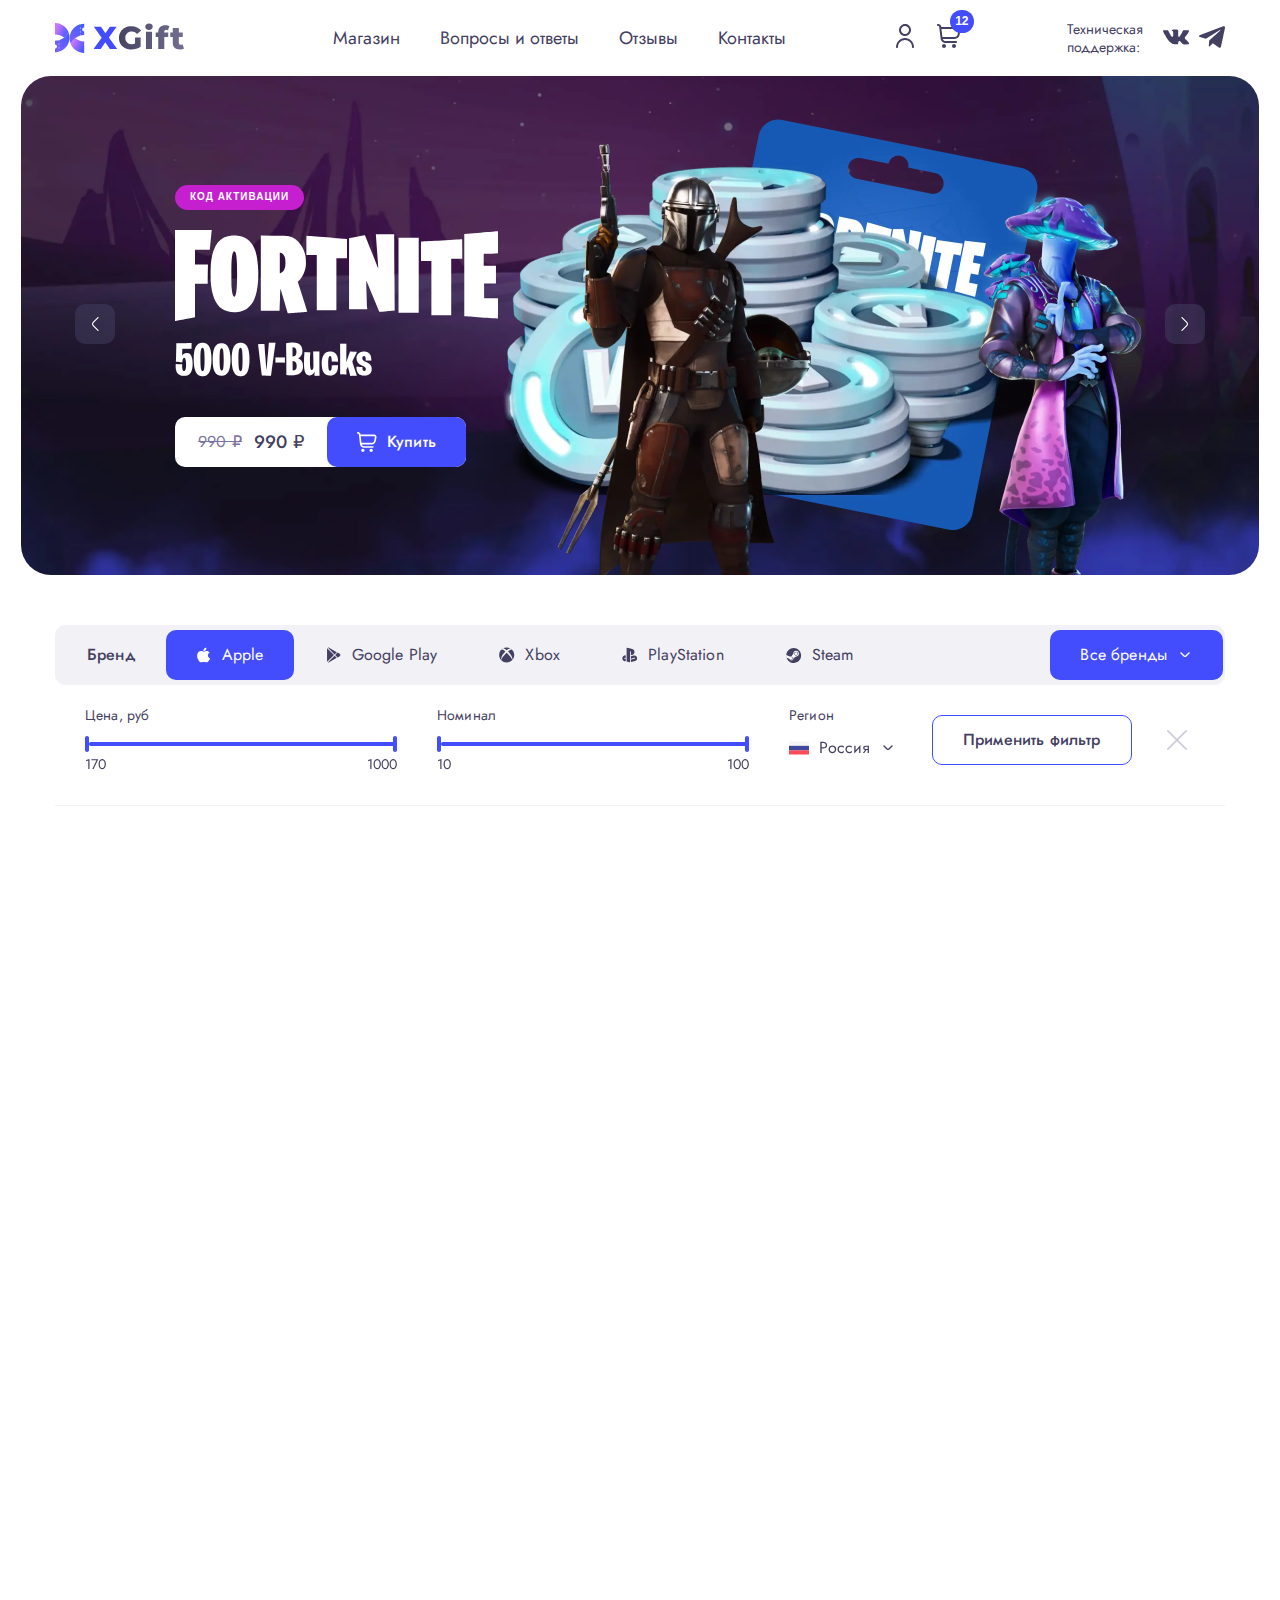
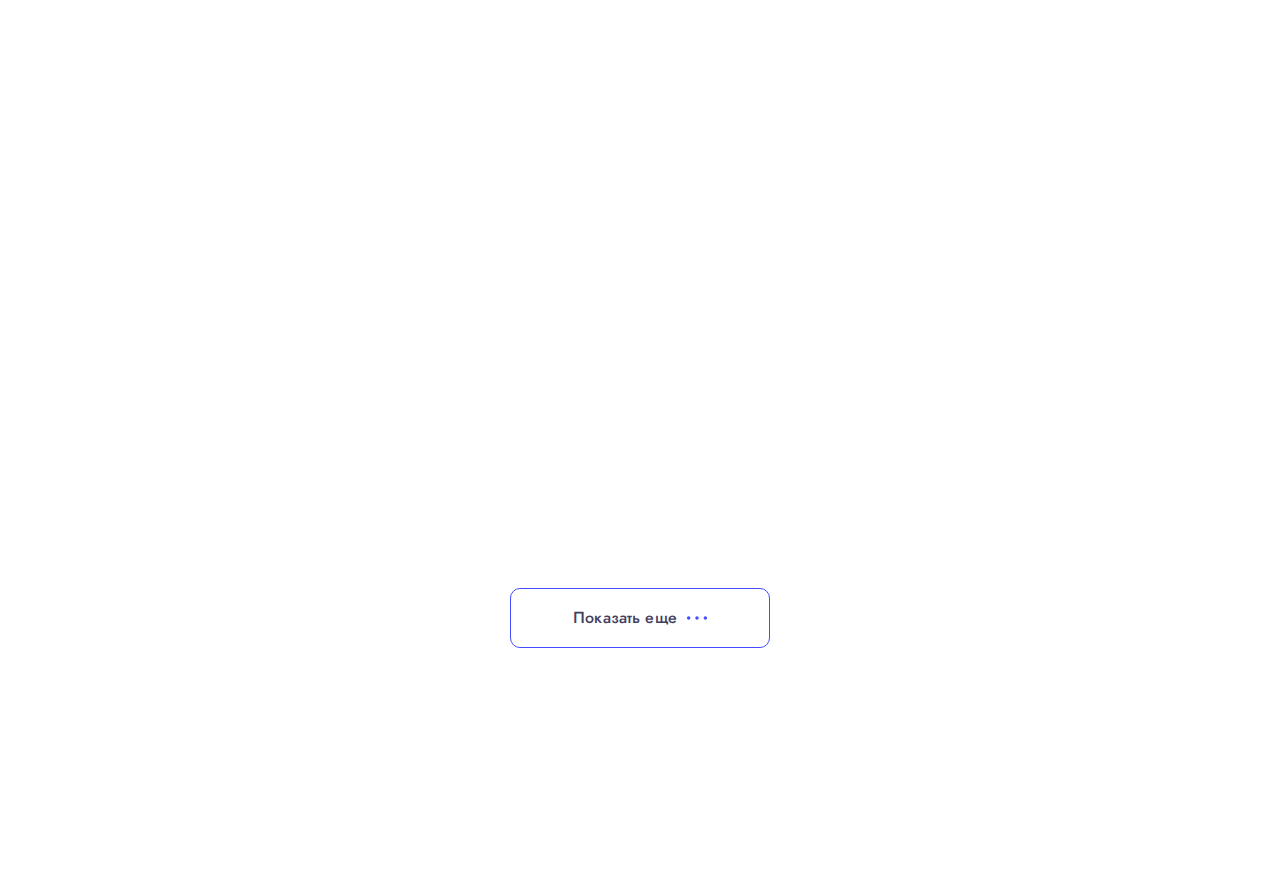
==== commit a737e1bc: "page 2" ====
--- a/index.html
+++ b/index.html
@@ -5,18 +5,69 @@
     <meta name="viewport" content="width=device-width, initial-scale=1.0">
     <meta name="description" content="">
     <meta name="keywords" content="">
+    <link rel="icon" href="img/favicon.svg" type="image/svg+xml">
     <link rel="stylesheet" href="css/libs.min.css">
     <link rel="stylesheet" href="css/style.min.css">
     <title>Главная</title>
 </head>
 
-<body>
+
+<body class="page page--white">
     <div class="wrapper">
         <header class="header">
             <div class="container">
     <div class="header__inner">
         <a href="" class="header__logo logo">
-            <img src="img/logo.svg" alt="">
+            <svg width="129" height="30" viewBox="0 0 129 30" fill="none" xmlns="http://www.w3.org/2000/svg">
+    <path d="M13.4299 8.8859C12.4793 11.1174 10.9889 13.0775 9.09271 14.5899C6.51212 12.5268 3.30536 11.405 0.00146484 11.4095V0C2.8646 0.0006652 5.6643 0.843462 8.052 2.42347C10.4397 4.00347 12.3099 6.25088 13.4299 8.8859Z" fill="url(#paint0_linear_36_3419)"/>
+    <path d="M14.5914 14.5883C14.59 17.7205 13.5812 20.7692 11.7141 23.2841C9.84697 25.799 7.22054 27.6467 4.22272 28.5543C4.08792 28.5998 3.95312 28.6405 3.81362 28.6766C2.57003 29.0111 1.28779 29.1803 0 29.1797V25.49C0.524673 25.4753 1.02294 25.2566 1.38888 24.8803C1.75481 24.504 1.95954 23.9999 1.95954 23.475C1.95954 22.9501 1.75481 22.4459 1.38888 22.0697C1.02294 21.6934 0.524673 21.4747 0 21.46V17.7655C1.28781 17.7664 2.57009 17.5972 3.81362 17.2624C3.94842 17.2263 4.08792 17.1856 4.22272 17.1448C6.26788 16.5243 8.15203 15.4628 9.74233 14.035C11.3326 12.6072 12.5903 10.8479 13.4268 8.8812C14.1983 10.6848 14.5945 12.6266 14.5914 14.5883Z" fill="url(#paint1_linear_36_3419)"/>
+    <path d="M3.81348 27.6405V28.6813C3.95298 28.6452 4.08778 28.6045 4.22258 28.559V27.6405H3.81348ZM3.81348 23.8504V25.7454H4.22258V23.8457L3.81348 23.8504ZM3.81348 20.0556V21.9506H4.22258V20.0509L3.81348 20.0556ZM3.81348 17.2718V18.1605H4.22258V17.1542C4.08778 17.1903 3.94828 17.231 3.81348 17.2671V17.2718Z" fill="white"/>
+    <path d="M15.7515 21.0023C16.7025 18.7708 18.1935 16.8106 20.0902 15.2984C22.6705 17.3619 25.8774 18.4838 29.1814 18.4787V29.8882C26.318 29.8879 23.518 29.0452 21.13 27.4652C18.742 25.8852 16.8715 23.6376 15.7515 21.0023Z" fill="url(#paint2_linear_36_3419)"/>
+    <path d="M27.1657 6.41245C27.1649 6.67708 27.2163 6.93926 27.317 7.18397C27.4177 7.42869 27.5657 7.65113 27.7525 7.83853C27.9393 8.02594 28.1613 8.17463 28.4057 8.27609C28.6501 8.37755 28.9121 8.42977 29.1767 8.42977V12.1227C27.889 12.1213 26.6067 12.29 25.3631 12.6243C25.2299 12.6603 25.0888 12.7011 24.954 12.7418C23.1821 13.2752 21.5286 14.1424 20.0824 15.2968C18.1894 16.8121 16.7014 18.7729 15.7515 21.0039C14.9506 19.1181 14.5558 17.0848 14.5927 15.0364C14.6296 12.9879 15.0973 10.9702 15.9656 9.11441C16.8338 7.25867 18.083 5.60652 19.6319 4.26546C21.1808 2.9244 22.9947 1.92448 24.9556 1.33076C25.0904 1.29001 25.2252 1.24926 25.3647 1.2132C26.6082 0.878394 27.8905 0.709217 29.1783 0.710052V4.39514C28.644 4.39597 28.1318 4.60892 27.7544 4.9872C27.377 5.36547 27.1653 5.87812 27.1657 6.41245Z" fill="url(#paint3_linear_36_3419)"/>
+    <path d="M24.9541 11.5945V12.7403C25.0889 12.6995 25.23 12.6588 25.3632 12.6227V11.5945H24.9541ZM24.9541 7.79809V9.69941H25.3632V7.79809H24.9541ZM24.9541 4.00954V5.9046H25.3632V4.00954H24.9541ZM24.9541 1.33076V2.11449H25.3632V1.2132C25.2237 1.24925 25.0889 1.29001 24.9541 1.33076Z" fill="white"/>
+    <path d="M54.9018 26.095L50.2778 19.1762L45.7181 26.095H38.5078L46.6382 14.8093L38.8589 3.77757H45.9689L50.433 10.2182L54.8329 3.77757H61.656L53.8814 14.5523L62.1717 26.095H54.9018Z" fill="#424CFD"/>
+    <path fill-rule="evenodd" clip-rule="evenodd" d="M90.5601 4.93562C90.7359 5.33104 90.9926 5.68517 91.3138 5.97514C91.9951 6.59167 92.8881 6.89993 93.9926 6.89993C95.0971 6.89993 95.9895 6.58644 96.6698 5.95946C97.0012 5.66073 97.264 5.2938 97.4402 4.88389C97.6163 4.47397 97.7016 4.03078 97.6902 3.58477C97.7008 3.15716 97.6145 2.7327 97.4378 2.34317C97.2611 1.95364 96.9985 1.60914 96.6698 1.33547C95.9906 0.750284 95.0982 0.458215 93.9926 0.45926C92.887 0.460305 91.9941 0.76857 91.3138 1.38406C90.9926 1.67402 90.7359 2.02816 90.5601 2.42357C90.3844 2.81899 90.2936 3.24689 90.2936 3.6796C90.2936 4.11231 90.3844 4.5402 90.5601 4.93562ZM97.0209 8.8138H90.9627V26.095H97.0209V8.8138ZM85.6381 14.4566H80.0579V20.587C78.99 21.0737 77.8286 21.3214 76.655 21.3127C75.5053 21.3357 74.3699 21.0551 73.3633 20.4992C72.4201 19.9712 71.6461 19.1863 71.1313 18.2358C70.5879 17.2216 70.3133 16.0851 70.3334 14.9347C70.3334 12.9994 70.9181 11.4529 72.0874 10.295C73.2567 9.13722 74.7981 8.55831 76.7114 8.55831C78.8108 8.55935 80.6186 9.38801 82.1348 11.0443L86.1522 7.41093C85.0335 6.08278 83.6115 5.04352 82.0063 4.38103C80.3479 3.67986 78.4774 3.32927 76.3948 3.32927C74.0133 3.32823 71.8769 3.8225 69.9855 4.81208C68.1499 5.74666 66.6135 7.17768 65.5511 8.94233C64.4884 10.7052 63.957 12.7032 63.957 14.9363C63.957 17.1694 64.4884 19.1674 65.5511 20.9302C66.6067 22.6881 68.13 24.118 69.951 25.0605C71.8215 26.049 73.926 26.5433 76.2647 26.5433C77.9492 26.5394 79.6243 26.2923 81.2382 25.8097C82.8129 25.3608 84.3005 24.6491 85.6381 23.7046V14.4566ZM109.137 9.45802H113.247V13.9864H109.296V26.1028H103.237V13.9864H100.72V9.45802H103.237V9.01287C103.237 6.9083 103.87 5.23948 105.136 4.00642C106.401 2.77335 108.171 2.15682 110.445 2.15682C111.194 2.1556 111.942 2.2307 112.677 2.38097C113.307 2.49467 113.912 2.72141 114.462 3.05027L112.964 7.32315C112.413 6.99538 111.786 6.81908 111.145 6.81216C110.507 6.81216 110.013 7.00339 109.662 7.38585C109.312 7.76831 109.137 8.33155 109.137 9.07557V9.45802ZM127.135 26.1263C127.793 25.9872 128.424 25.7393 129 25.3928L127.502 21.1606C126.956 21.5268 126.311 21.7161 125.654 21.703C125.408 21.7147 125.163 21.6738 124.934 21.5829C124.706 21.4921 124.5 21.3534 124.329 21.1763C124 20.8252 123.835 20.3419 123.835 19.7264V13.9864H127.79V9.45801H123.835V4.95471H117.777V9.45801H115.258V13.9817H117.777V19.7813C117.77 21.9705 118.373 23.6179 119.586 24.7235C120.799 25.829 122.532 26.3818 124.784 26.3818C125.575 26.3873 126.364 26.3015 127.135 26.1263Z" fill="url(#paint4_linear_36_3419)"/>
+    <defs>
+        <linearGradient id="paint0_linear_36_3419" x1="13.0662" y1="9.58655" x2="1.99451" y2="3.97611" gradientUnits="userSpaceOnUse">
+            <stop stop-color="#627EFF">
+                <animate attributeName="stop-color" values="#627EFF; #434DFE; #627EFF" dur="2s" repeatCount="indefinite"></animate>
+            </stop>
+            <stop offset="0.99" stop-color="#3C2AFF">
+                <animate attributeName="stop-color" values="#3C2AFF; #FF8FFF; #3C2AFF" dur="2s" repeatCount="indefinite"></animate>
+            </stop>
+        </linearGradient>
+        <linearGradient id="paint1_linear_36_3419" x1="2.41883" y1="23.1703" x2="15.5854" y2="11.051" gradientUnits="userSpaceOnUse">
+            <stop stop-color="#FF8FFF">
+                <animate attributeName="stop-color" values="#FF8FFF; #434DFE; #FF8FFF" dur="2s" repeatCount="indefinite"></animate>
+            </stop>
+            <stop offset="1" stop-color="#2885FE">
+                <animate attributeName="stop-color" values="#2885FE; #434DFE; #2885FE" dur="2s" repeatCount="indefinite"></animate>
+            </stop>
+        </linearGradient>
+        <linearGradient id="paint2_linear_36_3419" x1="28.8178" y1="24.8849" x2="17.7453" y2="19.2734" gradientUnits="userSpaceOnUse">
+            <stop stop-color="#627EFF">
+                <animate attributeName="stop-color" values="#627EFF; #434DFE; #627EFF" dur="2s" repeatCount="indefinite"></animate>
+            </stop>
+            <stop offset="0.99" stop-color="#3C2AFF">
+                <animate attributeName="stop-color" values="#3C2AFF; #FF8FFF; #3C2AFF" dur="2s" repeatCount="indefinite"></animate>
+            </stop>
+        </linearGradient>
+        <linearGradient id="paint3_linear_36_3419" x1="17.0086" y1="14.9958" x2="30.1721" y2="2.8794" gradientUnits="userSpaceOnUse">
+            <stop stop-color="#FF8FFF">
+                <animate attributeName="stop-color" values="#FF8FFF; #434DFE; #FF8FFF" dur="2s" repeatCount="indefinite"></animate>
+            </stop>
+            <stop offset="1" stop-color="#2885FE">
+                <animate attributeName="stop-color" values="#2885FE; #434DFE; #2885FE" dur="2s" repeatCount="indefinite"></animate>
+            </stop>
+        </linearGradient>
+        <linearGradient id="paint4_linear_36_3419" x1="63.7634" y1="14.5116" x2="128.846" y2="13.6321" gradientUnits="userSpaceOnUse">
+            <stop stop-color="#201E2D"/>
+            <stop offset="0.0001" stop-color="#474463"/>
+            <stop offset="1" stop-color="#726E91"/>
+        </linearGradient>
+    </defs>
+</svg>
+
         </a>
         <div class="header__right">
             <nav class="nav">
@@ -587,7 +638,7 @@
                     </div>
 
                     <div class="catalog__grid">
-                        <div class="product-card _animate">
+                        <div class="product-card dashed-bg _animate">
     <div class="product-card__top">
         <img src="img/card.svg" alt="" class="product-card__bg">
 
@@ -639,7 +690,7 @@
     </button>
 </div>
 
-                        <div class="product-card _animate">
+                        <div class="product-card dashed-bg _animate">
     <div class="product-card__top">
         <img src="img/card.svg" alt="" class="product-card__bg">
 
@@ -691,7 +742,7 @@
     </button>
 </div>
 
-                        <div class="product-card _animate">
+                        <div class="product-card dashed-bg _animate">
     <div class="product-card__top">
         <img src="img/card2.svg" alt="" class="product-card__bg">
 
@@ -735,7 +786,7 @@
     </button>
 </div>
 
-                        <div class="product-card _animate">
+                        <div class="product-card dashed-bg _animate">
     <div class="product-card__top">
         <img src="img/card3.svg" alt="" class="product-card__bg">
 
@@ -779,7 +830,7 @@
     </button>
 </div>
 
-                        <div class="product-card _animate">
+                        <div class="product-card dashed-bg _animate">
     <div class="product-card__top">
         <img src="img/card2.svg" alt="" class="product-card__bg">
 
@@ -823,7 +874,7 @@
     </button>
 </div>
 
-                        <div class="product-card _animate">
+                        <div class="product-card dashed-bg _animate">
     <div class="product-card__top">
         <img src="img/card.svg" alt="" class="product-card__bg">
 
@@ -875,7 +926,7 @@
     </button>
 </div>
 
-                        <div class="product-card _animate">
+                        <div class="product-card dashed-bg _animate">
     <div class="product-card__top">
         <img src="img/card2.svg" alt="" class="product-card__bg">
 
@@ -919,7 +970,7 @@
     </button>
 </div>
 
-                        <div class="product-card _animate">
+                        <div class="product-card dashed-bg _animate">
     <div class="product-card__top">
         <img src="img/card.svg" alt="" class="product-card__bg">
 
@@ -971,7 +1022,7 @@
     </button>
 </div>
 
-                        <div class="product-card _animate">
+                        <div class="product-card dashed-bg _animate">
     <div class="product-card__top">
         <img src="img/card3.svg" alt="" class="product-card__bg">
 
@@ -1031,7 +1082,56 @@
             <div class="container">
     <div class="footer__inner">
         <a href="" class="footer__logo logo">
-            <img src="img/logo.svg" alt="">
+            <svg width="129" height="30" viewBox="0 0 129 30" fill="none" xmlns="http://www.w3.org/2000/svg">
+    <path d="M13.4299 8.8859C12.4793 11.1174 10.9889 13.0775 9.09271 14.5899C6.51212 12.5268 3.30536 11.405 0.00146484 11.4095V0C2.8646 0.0006652 5.6643 0.843462 8.052 2.42347C10.4397 4.00347 12.3099 6.25088 13.4299 8.8859Z" fill="url(#paint0_linear_36_3419)"/>
+    <path d="M14.5914 14.5883C14.59 17.7205 13.5812 20.7692 11.7141 23.2841C9.84697 25.799 7.22054 27.6467 4.22272 28.5543C4.08792 28.5998 3.95312 28.6405 3.81362 28.6766C2.57003 29.0111 1.28779 29.1803 0 29.1797V25.49C0.524673 25.4753 1.02294 25.2566 1.38888 24.8803C1.75481 24.504 1.95954 23.9999 1.95954 23.475C1.95954 22.9501 1.75481 22.4459 1.38888 22.0697C1.02294 21.6934 0.524673 21.4747 0 21.46V17.7655C1.28781 17.7664 2.57009 17.5972 3.81362 17.2624C3.94842 17.2263 4.08792 17.1856 4.22272 17.1448C6.26788 16.5243 8.15203 15.4628 9.74233 14.035C11.3326 12.6072 12.5903 10.8479 13.4268 8.8812C14.1983 10.6848 14.5945 12.6266 14.5914 14.5883Z" fill="url(#paint1_linear_36_3419)"/>
+    <path d="M3.81348 27.6405V28.6813C3.95298 28.6452 4.08778 28.6045 4.22258 28.559V27.6405H3.81348ZM3.81348 23.8504V25.7454H4.22258V23.8457L3.81348 23.8504ZM3.81348 20.0556V21.9506H4.22258V20.0509L3.81348 20.0556ZM3.81348 17.2718V18.1605H4.22258V17.1542C4.08778 17.1903 3.94828 17.231 3.81348 17.2671V17.2718Z" fill="white"/>
+    <path d="M15.7515 21.0023C16.7025 18.7708 18.1935 16.8106 20.0902 15.2984C22.6705 17.3619 25.8774 18.4838 29.1814 18.4787V29.8882C26.318 29.8879 23.518 29.0452 21.13 27.4652C18.742 25.8852 16.8715 23.6376 15.7515 21.0023Z" fill="url(#paint2_linear_36_3419)"/>
+    <path d="M27.1657 6.41245C27.1649 6.67708 27.2163 6.93926 27.317 7.18397C27.4177 7.42869 27.5657 7.65113 27.7525 7.83853C27.9393 8.02594 28.1613 8.17463 28.4057 8.27609C28.6501 8.37755 28.9121 8.42977 29.1767 8.42977V12.1227C27.889 12.1213 26.6067 12.29 25.3631 12.6243C25.2299 12.6603 25.0888 12.7011 24.954 12.7418C23.1821 13.2752 21.5286 14.1424 20.0824 15.2968C18.1894 16.8121 16.7014 18.7729 15.7515 21.0039C14.9506 19.1181 14.5558 17.0848 14.5927 15.0364C14.6296 12.9879 15.0973 10.9702 15.9656 9.11441C16.8338 7.25867 18.083 5.60652 19.6319 4.26546C21.1808 2.9244 22.9947 1.92448 24.9556 1.33076C25.0904 1.29001 25.2252 1.24926 25.3647 1.2132C26.6082 0.878394 27.8905 0.709217 29.1783 0.710052V4.39514C28.644 4.39597 28.1318 4.60892 27.7544 4.9872C27.377 5.36547 27.1653 5.87812 27.1657 6.41245Z" fill="url(#paint3_linear_36_3419)"/>
+    <path d="M24.9541 11.5945V12.7403C25.0889 12.6995 25.23 12.6588 25.3632 12.6227V11.5945H24.9541ZM24.9541 7.79809V9.69941H25.3632V7.79809H24.9541ZM24.9541 4.00954V5.9046H25.3632V4.00954H24.9541ZM24.9541 1.33076V2.11449H25.3632V1.2132C25.2237 1.24925 25.0889 1.29001 24.9541 1.33076Z" fill="white"/>
+    <path d="M54.9018 26.095L50.2778 19.1762L45.7181 26.095H38.5078L46.6382 14.8093L38.8589 3.77757H45.9689L50.433 10.2182L54.8329 3.77757H61.656L53.8814 14.5523L62.1717 26.095H54.9018Z" fill="#424CFD"/>
+    <path fill-rule="evenodd" clip-rule="evenodd" d="M90.5601 4.93562C90.7359 5.33104 90.9926 5.68517 91.3138 5.97514C91.9951 6.59167 92.8881 6.89993 93.9926 6.89993C95.0971 6.89993 95.9895 6.58644 96.6698 5.95946C97.0012 5.66073 97.264 5.2938 97.4402 4.88389C97.6163 4.47397 97.7016 4.03078 97.6902 3.58477C97.7008 3.15716 97.6145 2.7327 97.4378 2.34317C97.2611 1.95364 96.9985 1.60914 96.6698 1.33547C95.9906 0.750284 95.0982 0.458215 93.9926 0.45926C92.887 0.460305 91.9941 0.76857 91.3138 1.38406C90.9926 1.67402 90.7359 2.02816 90.5601 2.42357C90.3844 2.81899 90.2936 3.24689 90.2936 3.6796C90.2936 4.11231 90.3844 4.5402 90.5601 4.93562ZM97.0209 8.8138H90.9627V26.095H97.0209V8.8138ZM85.6381 14.4566H80.0579V20.587C78.99 21.0737 77.8286 21.3214 76.655 21.3127C75.5053 21.3357 74.3699 21.0551 73.3633 20.4992C72.4201 19.9712 71.6461 19.1863 71.1313 18.2358C70.5879 17.2216 70.3133 16.0851 70.3334 14.9347C70.3334 12.9994 70.9181 11.4529 72.0874 10.295C73.2567 9.13722 74.7981 8.55831 76.7114 8.55831C78.8108 8.55935 80.6186 9.38801 82.1348 11.0443L86.1522 7.41093C85.0335 6.08278 83.6115 5.04352 82.0063 4.38103C80.3479 3.67986 78.4774 3.32927 76.3948 3.32927C74.0133 3.32823 71.8769 3.8225 69.9855 4.81208C68.1499 5.74666 66.6135 7.17768 65.5511 8.94233C64.4884 10.7052 63.957 12.7032 63.957 14.9363C63.957 17.1694 64.4884 19.1674 65.5511 20.9302C66.6067 22.6881 68.13 24.118 69.951 25.0605C71.8215 26.049 73.926 26.5433 76.2647 26.5433C77.9492 26.5394 79.6243 26.2923 81.2382 25.8097C82.8129 25.3608 84.3005 24.6491 85.6381 23.7046V14.4566ZM109.137 9.45802H113.247V13.9864H109.296V26.1028H103.237V13.9864H100.72V9.45802H103.237V9.01287C103.237 6.9083 103.87 5.23948 105.136 4.00642C106.401 2.77335 108.171 2.15682 110.445 2.15682C111.194 2.1556 111.942 2.2307 112.677 2.38097C113.307 2.49467 113.912 2.72141 114.462 3.05027L112.964 7.32315C112.413 6.99538 111.786 6.81908 111.145 6.81216C110.507 6.81216 110.013 7.00339 109.662 7.38585C109.312 7.76831 109.137 8.33155 109.137 9.07557V9.45802ZM127.135 26.1263C127.793 25.9872 128.424 25.7393 129 25.3928L127.502 21.1606C126.956 21.5268 126.311 21.7161 125.654 21.703C125.408 21.7147 125.163 21.6738 124.934 21.5829C124.706 21.4921 124.5 21.3534 124.329 21.1763C124 20.8252 123.835 20.3419 123.835 19.7264V13.9864H127.79V9.45801H123.835V4.95471H117.777V9.45801H115.258V13.9817H117.777V19.7813C117.77 21.9705 118.373 23.6179 119.586 24.7235C120.799 25.829 122.532 26.3818 124.784 26.3818C125.575 26.3873 126.364 26.3015 127.135 26.1263Z" fill="url(#paint4_linear_36_3419)"/>
+    <defs>
+        <linearGradient id="paint0_linear_36_3419" x1="13.0662" y1="9.58655" x2="1.99451" y2="3.97611" gradientUnits="userSpaceOnUse">
+            <stop stop-color="#627EFF">
+                <animate attributeName="stop-color" values="#627EFF; #434DFE; #627EFF" dur="2s" repeatCount="indefinite"></animate>
+            </stop>
+            <stop offset="0.99" stop-color="#3C2AFF">
+                <animate attributeName="stop-color" values="#3C2AFF; #FF8FFF; #3C2AFF" dur="2s" repeatCount="indefinite"></animate>
+            </stop>
+        </linearGradient>
+        <linearGradient id="paint1_linear_36_3419" x1="2.41883" y1="23.1703" x2="15.5854" y2="11.051" gradientUnits="userSpaceOnUse">
+            <stop stop-color="#FF8FFF">
+                <animate attributeName="stop-color" values="#FF8FFF; #434DFE; #FF8FFF" dur="2s" repeatCount="indefinite"></animate>
+            </stop>
+            <stop offset="1" stop-color="#2885FE">
+                <animate attributeName="stop-color" values="#2885FE; #434DFE; #2885FE" dur="2s" repeatCount="indefinite"></animate>
+            </stop>
+        </linearGradient>
+        <linearGradient id="paint2_linear_36_3419" x1="28.8178" y1="24.8849" x2="17.7453" y2="19.2734" gradientUnits="userSpaceOnUse">
+            <stop stop-color="#627EFF">
+                <animate attributeName="stop-color" values="#627EFF; #434DFE; #627EFF" dur="2s" repeatCount="indefinite"></animate>
+            </stop>
+            <stop offset="0.99" stop-color="#3C2AFF">
+                <animate attributeName="stop-color" values="#3C2AFF; #FF8FFF; #3C2AFF" dur="2s" repeatCount="indefinite"></animate>
+            </stop>
+        </linearGradient>
+        <linearGradient id="paint3_linear_36_3419" x1="17.0086" y1="14.9958" x2="30.1721" y2="2.8794" gradientUnits="userSpaceOnUse">
+            <stop stop-color="#FF8FFF">
+                <animate attributeName="stop-color" values="#FF8FFF; #434DFE; #FF8FFF" dur="2s" repeatCount="indefinite"></animate>
+            </stop>
+            <stop offset="1" stop-color="#2885FE">
+                <animate attributeName="stop-color" values="#2885FE; #434DFE; #2885FE" dur="2s" repeatCount="indefinite"></animate>
+            </stop>
+        </linearGradient>
+        <linearGradient id="paint4_linear_36_3419" x1="63.7634" y1="14.5116" x2="128.846" y2="13.6321" gradientUnits="userSpaceOnUse">
+            <stop stop-color="#201E2D"/>
+            <stop offset="0.0001" stop-color="#474463"/>
+            <stop offset="1" stop-color="#726E91"/>
+        </linearGradient>
+    </defs>
+</svg>
+
         </a>
         <nav class="footer-nav">
             <a href="" class="footer-nav__link">Условия обмена и возврата</a>
--- a/css/style.min.css
+++ b/css/style.min.css
@@ -1,2 +1,2 @@
-@font-face{font-family:Jost;src:url(../fonts/Jost-Regular.ttf) format("ttf"),url(../fonts/Jost-Regular.woff2) format("woff2"),url(../fonts/Jost-Regular.woff) format("woff"),url(../fonts/Jost-Regular.eot) format("eot");font-weight:400;font-style:normal;font-display:swap}@font-face{font-family:Jost;src:url(../fonts/Jost-Medium.ttf) format("ttf"),url(../fonts/Jost-Medium.woff2) format("woff2"),url(../fonts/Jost-Medium.woff) format("woff"),url(../fonts/Jost-Medium.eot) format("eot");font-weight:500;font-style:normal;font-display:swap}@font-face{font-family:Jost;src:url(../fonts/Jost-Semibold.ttf) format("ttf"),url(../fonts/Jost-Semibold.woff2) format("woff2"),url(../fonts/Jost-Semibold.woff) format("woff"),url(../fonts/Jost-Semibold.eot) format("eot");font-weight:600;font-style:normal;font-display:swap}@font-face{font-family:"Burbank Big Condensed";src:url(../fonts/burbankbigcondensed_bold.ttf) format("ttf"),url(../fonts/burbankbigcondensed_bold.woff2) format("woff2"),url(../fonts/burbankbigcondensed_bold.woff) format("woff"),url(../fonts/burbankbigcondensed_bold.eot) format("eot");font-weight:700;font-style:normal;font-display:swap}@font-face{font-family:JostVariable;font-style:normal;font-display:swap;font-weight:100 900;src:url(../fonts/Jost.woff) format("woff"),url(../fonts/Jost.woff2) format("woff2");unicode-range:U+0301,U+0400-045F,U+0490-0491,U+04B0-04B1,U+2116}@font-face{font-family:'JostVariable Cyrillic';font-style:normal;font-display:swap;font-weight:100 900;src:url(../fonts/jost-cyrillic-variable-wghtOnly-normal.woff2) format("woff2");unicode-range:U+0301,U+0400-045F,U+0490-0491,U+04B0-04B1,U+2116}@font-face{font-family:'JostVariable Latin';font-style:normal;font-display:swap;font-weight:100 900;src:url(../fonts/jost-latin-variable-wghtOnly-normal.woff2) format("woff2");unicode-range:U+0000-00FF,U+0131,U+0152-0153,U+02BB-02BC,U+02C6,U+02DA,U+02DC,U+2000-206F,U+2074,U+20AC,U+2122,U+2191,U+2193,U+2212,U+2215,U+FEFF,U+FFFD}*,::after,::before{margin:0;padding:0;-webkit-box-sizing:border-box;box-sizing:border-box;-webkit-font-smoothing:antialiased!important;-webkit-tap-highlight-color:transparent;outline:0!important}h1,h2,h3,h4,h5,h6{font-weight:400}a,body,div,form,h1,h2,h3,h4,h5,li,p,ul{margin:0;padding:0;border:0;text-decoration:none;line-height:1}button,input,textarea{outline:0!important;-webkit-transition:.125s;-o-transition:.125s;transition:.125s;font-family:inherit}input:active,input[type=checkbox]:focus,input[type=file]:focus,input[type=radio]:focus,input[type=text]:focus{outline:0!important}::-webkit-input-placeholder{color:#222}::-moz-placeholder{color:#222}:-moz-placeholder{color:#222}:-ms-input-placeholder{color:#222}input::-webkit-inner-spin-button,input::-webkit-outer-spin-button{-webkit-appearance:none;margin:0}input[type=number]{-moz-appearance:textfield}html{height:100%;scroll-behavior:smooth;width:100%}svg{-ms-flex-negative:0;flex-shrink:0}path,svg{-webkit-transition:.125s;-o-transition:.125s;transition:.125s}a{color:inherit;text-decoration:none;-webkit-transition:125ms;-o-transition:125ms;transition:125ms}a:focus,a:hover{text-decoration:none!important}li,ul{margin:0;padding:0;list-style:none}i{line-height:100%}fieldset{min-width:0;padding:0;margin:0;border:0}button{cursor:pointer;border:none;outline:0;-webkit-box-sizing:border-box;box-sizing:border-box;-webkit-transition:125ms;-o-transition:125ms;transition:125ms;background-color:inherit}.swiper-button-next,.swiper-button-prev{z-index:2}.swiper-button-next::after,.swiper-button-prev::after{display:none}.wrapper{min-height:100vh;display:-webkit-box;display:-ms-flexbox;display:flex;-webkit-box-orient:vertical;-webkit-box-direction:normal;-ms-flex-direction:column;flex-direction:column;-ms-flex-negative:0;flex-shrink:0}.content{-webkit-box-flex:1;-ms-flex-positive:1;flex-grow:1;display:-webkit-box;display:-ms-flexbox;display:flex;-webkit-box-orient:vertical;-webkit-box-direction:normal;-ms-flex-direction:column;flex-direction:column}body{font-family:Jost,sans-serif;font-weight:400;color:#444061}body.fixed-body{overflow-y:hidden}.container{max-width:1230px;margin:0 auto;padding:0 30px}@media screen and (max-width:992px){.container{padding:0 15px}}a:hover{color:#434dfe}.body-text{font-size:16px;line-height:150%;letter-spacing:.01em}.body-text p{line-height:inherit}.body-text p:not(:last-child){margin-bottom:10px}.mlist li{line-height:inherit;display:-webkit-box;display:-ms-flexbox;display:flex}.mlist li::before{content:'';display:block;width:4px;height:4px;border-radius:50%;background-color:#000;-webkit-transform:translateY(8px);-ms-transform:translateY(8px);transform:translateY(8px);margin-right:5px;-ms-flex-negative:0;flex-shrink:0}.mlist li:not(:last-child){margin-bottom:16px}.m-btn{display:-webkit-box;display:-ms-flexbox;display:flex;-webkit-box-align:center;-ms-flex-align:center;align-items:center;-webkit-box-pack:center;-ms-flex-pack:center;justify-content:center;-webkit-transition:.225s ease-out;-o-transition:.225s ease-out;transition:.225s ease-out;padding:0}.m-btn:focus{-webkit-box-shadow:none;box-shadow:none}.m-btn-primary,.m-btn-primary-outline{border-radius:10px;height:50px;font-size:16px;line-height:150%;letter-spacing:.01em;font-weight:500}.m-btn-primary{background-color:#434dfe;color:#fff}.m-btn-primary svg{fill:#fff}.m-btn-primary:hover{color:#fff;background:#212ac8}.m-btn-primary:active{color:#fff;background:#5c64ef}.m-btn-primary:disabled{color:#a8a2be;background:#f2f1f6;pointer-events:none}.m-btn-primary:disabled svg{fill:#a8a2be}.m-btn-primary-outline{border:1px solid #434dfe;color:#444061}.m-btn-primary-outline svg{fill:#444061}.m-btn-primary-outline:hover{color:#fff;background:#212ac8;border-color:#212ac8}.m-btn-primary-outline:hover svg{fill:#fff}.m-btn-primary-outline:active{color:#fff;background:#5c64ef;border-color:#5c64ef}.m-btn-primary-outline:active svg{fill:#fff}.m-btn-primary-outline:disabled{border-color:#a8a2be;color:#a8a2be;pointer-events:none}.fg{position:relative;margin:0}.fg input{background:#f2f1f6;border:1px solid #dbd7e9;border-radius:10px;padding:0 10px;height:50px;width:100%;font-size:16px;line-height:150%;font-weight:350;font-family:JostVariable,sans-serif;font-variation-settings:"wght" 350}.fg input::-webkit-input-placeholder{color:#a8a2be}.fg input::-moz-placeholder{color:#a8a2be}.fg input:-ms-input-placeholder{color:#a8a2be}.fg input::-ms-input-placeholder{color:#a8a2be}.fg input::placeholder{color:#a8a2be}.fg input:focus{background-color:transparent;border-color:#434dfe}.fg__icon{position:absolute;left:20px;bottom:50%;-webkit-transform:translateY(50%);-ms-transform:translateY(50%);transform:translateY(50%);fill:#a8a2be}.fg__icon~input{padding-left:44px}.fg-pass__btn{position:absolute;bottom:50%;-webkit-transform:translateY(50%);-ms-transform:translateY(50%);transform:translateY(50%);right:20px;width:12px;height:12px;background-image:url(../img/eye.svg);background-repeat:no-repeat;background-position:center;background-size:100% auto}.fg-pass__btn._show-pass{background-image:url(../img/eye2.svg)}.fg-pass input{padding-right:44px}.m-check{position:relative}.m-check input{position:absolute;opacity:0;width:100%;height:100%;left:0;top:0;z-index:2;cursor:pointer}.m-check input:checked+label::before{border-color:#434dfe;background-image:url(../img/check.svg);background-repeat:no-repeat;background-position:center;background-size:85% auto}.m-check label{position:relative;display:-webkit-box;display:-ms-flexbox;display:flex;-webkit-box-align:center;-ms-flex-align:center;align-items:center;min-height:24px;font-size:12px;line-height:150%;letter-spacing:.01em;font-weight:350;font-family:JostVariable,sans-serif;font-variation-settings:"wght" 350;cursor:pointer}.m-check label:before{content:'';z-index:1;border:1px solid #dbd7e9;border-radius:10px;width:24px;height:24px;-ms-flex-negative:0;flex-shrink:0;margin-right:10px;display:block}._animate{opacity:0;-webkit-transition:1.6s .3s;-o-transition:1.6s .3s;transition:1.6s .3s;-webkit-transform:translateY(80px);-ms-transform:translateY(80px);transform:translateY(80px)}._animate.opacity-only{-webkit-transform:unset;-ms-transform:unset;transform:unset}._animate._animated{opacity:1;-webkit-transform:translateY(0);-ms-transform:translateY(0);transform:translateY(0)}.sprite-black{fill:#444061}._active .m-dropdown__triangle-wrap{opacity:1;-webkit-transform:translate(-50%,-90%);-ms-transform:translate(-50%,-90%);transform:translate(-50%,-90%)}.m-dropdown{position:absolute;left:50%;top:100%;-webkit-transform:translate(-50%,6px);-ms-transform:translate(-50%,6px);transform:translate(-50%,6px);-webkit-box-shadow:0 5px 40px #f2f1f6;box-shadow:0 5px 40px #f2f1f6;-webkit-transition:.5s;-o-transition:.5s;transition:.5s;opacity:0;pointer-events:none}.m-dropdown__inner{background:#fff;position:relative;z-index:2;padding:20px;-webkit-transition:inherit;-o-transition:inherit;transition:inherit;-webkit-transform:translateY(50px);-ms-transform:translateY(50px);transform:translateY(50px)}.m-dropdown__triangle{-webkit-transition:inherit;-o-transition:inherit;transition:inherit;position:absolute;background-color:#fff;text-align:left;width:7.5px;height:7.5px;border-top-right-radius:40%;-webkit-transform:rotate(-60deg) skewX(-30deg) scale(1,.866);-ms-transform:rotate(-60deg) skewX(-30deg) scale(1,.866);transform:rotate(-60deg) skewX(-30deg) scale(1,.866)}.m-dropdown__triangle-wrap{opacity:0;position:absolute;top:-5px;left:50%;-webkit-transform:translate(-50%,50px);-ms-transform:translate(-50%,50px);transform:translate(-50%,50px)}.m-dropdown__triangle:after,.m-dropdown__triangle:before{content:'';position:absolute;background-color:inherit;width:inherit;height:inherit;border-top-right-radius:40%}.m-dropdown__triangle:before{-webkit-transform:rotate(-135deg) skewX(-45deg) scale(1.414,.707) translate(0,-50%);-ms-transform:rotate(-135deg) skewX(-45deg) scale(1.414,.707) translate(0,-50%);transform:rotate(-135deg) skewX(-45deg) scale(1.414,.707) translate(0,-50%)}.m-dropdown__triangle:after{-webkit-transform:rotate(135deg) skewY(-45deg) scale(.707,1.414) translate(50%);-ms-transform:rotate(135deg) skewY(-45deg) scale(.707,1.414) translate(50%);transform:rotate(135deg) skewY(-45deg) scale(.707,1.414) translate(50%)}.breadcrumbs{margin-top:60px}.breadcrumbs__item{font-size:16px;line-height:110%;position:relative;font-weight:400;display:inline}.breadcrumbs__item:last-child{font-weight:600}.breadcrumbs__item:not(:first-child){margin-left:24px}.breadcrumbs__item:not(:first-child):before{content:'';position:absolute;z-index:1;width:3.51px;height:3.51px;background-color:#434dfe;border-radius:1px;-webkit-transform:rotate(-45deg);-ms-transform:rotate(-45deg);transform:rotate(-45deg);top:7px;right:100%;margin-right:10px}.cart-card{padding:10px 0;display:grid;grid-template-columns:50px auto 50px;-webkit-box-align:center;-ms-flex-align:center;align-items:center;gap:10px;border-bottom:1px dashed #dbd7e9}.cart-card__icon{border-radius:10px;background:#f2f1f6;width:50px;height:50px;display:-webkit-box;display:-ms-flexbox;display:flex;-webkit-box-align:center;-ms-flex-align:center;align-items:center;-webkit-box-pack:center;-ms-flex-pack:center;justify-content:center}.cart-card__icon img{max-width:90%;max-height:90%}.cart-card__title{overflow:hidden;display:-webkit-box;-webkit-line-clamp:2;-webkit-box-orient:vertical}.cart-card__price{font-weight:500;margin-top:5px}.cart-card__action{display:-webkit-box;display:-ms-flexbox;display:flex;-webkit-box-align:center;-ms-flex-align:center;align-items:center;-webkit-box-pack:end;-ms-flex-pack:end;justify-content:flex-end}.cart-card__remove svg{fill:#cecbda}.cart-card__remove:hover svg{fill:#444061}.cart-card__count{margin-right:10px;font-weight:600}.product-card{background:#fff;-webkit-box-shadow:0 5px 20px #f2f1f6;box-shadow:0 5px 20px #f2f1f6;border-radius:20px;padding:0 25px 25px;position:relative;display:-webkit-box;display:-ms-flexbox;display:flex;-webkit-box-orient:vertical;-webkit-box-direction:normal;-ms-flex-direction:column;flex-direction:column;-webkit-transition:shadow .3s,opacity 1.6s,-webkit-transform 1.6s;transition:shadow .3s,transform 1.6s,opacity 1.6s,-webkit-transform 1.6s;-o-transition:shadow .3s,transform 1.6s,opacity 1.6s}.product-card:hover{-webkit-box-shadow:0 5px 20px #d5d0e7;box-shadow:0 5px 20px #d5d0e7}.product-card:before{content:'';position:absolute;top:50%;left:50%;border:1px dashed #e4e1ef;border-radius:inherit;-webkit-transform:translate(-50%,-50%);-ms-transform:translate(-50%,-50%);transform:translate(-50%,-50%);width:calc(100% - 10px);height:calc(100% - 10px);pointer-events:none}.product-card__top{display:block;position:relative;z-index:2;padding-bottom:62.51%;margin-top:-20px;color:#fff}.product-card__bg{position:absolute;top:0;left:0;width:100%;height:100%}.product-card__content{position:absolute;top:0;left:0;padding:30px;width:100%;height:100%;display:-webkit-box;display:-ms-flexbox;display:flex;-webkit-box-align:center;-ms-flex-align:center;align-items:center}.product-card__icon{display:-webkit-box;display:-ms-flexbox;display:flex;-webkit-box-align:center;-ms-flex-align:center;align-items:center;-webkit-box-pack:end;-ms-flex-pack:end;justify-content:flex-end;margin-right:23px;-ms-flex-negative:0;flex-shrink:0;min-width:50px}.product-card__icon img{max-width:100%;max-height:100%}.product-card__desc{font-size:26px;line-height:150%;letter-spacing:.01em}.product-card__text{position:absolute;left:0;bottom:0;width:100%;text-align:center;padding:10px 20px;font-size:13px;line-height:130%;letter-spacing:.01em;color:#b6c0ef}.product-card__badge{text-transform:uppercase;position:absolute;left:37px;top:0;-webkit-transform:translateY(-50%);-ms-transform:translateY(-50%);transform:translateY(-50%);height:25px;padding:0 15px;display:-webkit-box;display:-ms-flexbox;display:flex;-webkit-box-align:center;-ms-flex-align:center;align-items:center;border-radius:50px;font-weight:600;font-size:10px;line-height:150%;letter-spacing:.01em}.product-card__title{display:block;font-size:20px;line-height:150%;text-align:center;letter-spacing:.01em;margin:20px auto 0;max-width:230px}.product-card__prices{display:-webkit-box;display:-ms-flexbox;display:flex;-webkit-box-align:center;-ms-flex-align:center;align-items:center;-webkit-box-pack:center;-ms-flex-pack:center;justify-content:center;margin:20px 0 10px}.product-card__price1{font-size:16px;line-height:23px;letter-spacing:.01em;-webkit-text-decoration-line:line-through;text-decoration-line:line-through;margin-right:12px;color:#7b739e}.product-card__price2{font-weight:500;font-size:18px;line-height:26px;letter-spacing:.01em}.product-card__btn{width:139px;margin:auto auto 0}.product-card__btn svg{margin-right:10px}@media screen and (max-width:768px){.product-card__content{padding-left:20px;padding-right:20px}.product-card__icon{max-width:60px;height:70px;margin-right:17px}.product-card__name{font-size:12.0376px}.product-card__desc{font-size:19.5611px}.product-card__badge{left:16px}.product-card__prices,.product-card__title{margin-top:10px}.product-card__text{padding:7px 15px;font-size:9.78056px}}.modal-backdrop.show{opacity:.7}.logo{display:block;width:129px;-ms-flex-negative:0;flex-shrink:0}.logo img{width:100%;display:block}.header{padding:20px 0;background-color:#fff;position:relative;z-index:3}.header__inner{display:-webkit-box;display:-ms-flexbox;display:flex;-webkit-box-align:center;-ms-flex-align:center;align-items:center;-webkit-box-pack:justify;-ms-flex-pack:justify;justify-content:space-between}.header__logo{margin-right:50px}.header__right{display:-webkit-box;display:-ms-flexbox;display:flex;-webkit-box-align:center;-ms-flex-align:center;align-items:center;-webkit-box-pack:justify;-ms-flex-pack:justify;justify-content:space-between;-webkit-box-flex:1;-ms-flex-positive:1;flex-grow:1;max-width:892px}.header__support{display:-webkit-box;display:-ms-flexbox;display:flex;-webkit-box-align:center;-ms-flex-align:center;align-items:center}.header__support-title{font-size:14px;line-height:130%;margin-right:10px}.header__support-link{margin-left:10px}.header__support-link:hover svg{fill:#434dfe}.header__buttons{display:-webkit-box;display:-ms-flexbox;display:flex;-webkit-box-align:center;-ms-flex-align:center;align-items:center}.header__user{margin-right:20px}.header__cart,.header__user{position:relative}.header__cart-btn:hover svg,.header__user-btn:hover svg{fill:#434dfe}.header__cart._active .m-dropdown,.header__user._active .m-dropdown{opacity:1;pointer-events:unset}.header__cart._active .m-dropdown__inner,.header__user._active .m-dropdown__inner{-webkit-transform:translateY(0);-ms-transform:translateY(0);transform:translateY(0)}.header__cart-count{position:absolute;top:-14px;right:-13px;border-radius:50px;background-color:#434dfe;color:#fff;padding:0 5px;font-weight:600;font-size:12px;line-height:17px;height:23.44px;display:-webkit-box;display:-ms-flexbox;display:flex;-webkit-box-align:center;-ms-flex-align:center;align-items:center}.burger{display:none}.nav{display:-webkit-box;display:-ms-flexbox;display:flex;-webkit-box-align:center;-ms-flex-align:center;align-items:center}.nav__link{font-size:18px;line-height:26px}.nav__link:not(:last-child){margin-right:40px}.auth-modal{width:280px;max-width:100vw}.auth-modal__mode{display:none}.auth-modal__mode._active{display:block}.auth-modal__title{font-size:20px;line-height:150%}.auth-modal__desc{font-size:14px;line-height:150%;letter-spacing:.01em;margin-top:5px;font-weight:350;font-family:JostVariable,sans-serif;font-variation-settings:"wght" 350}.auth-modal__form{display:grid;grid-template-columns:100%;gap:10px;margin-top:10px}.auth-modal__toggle{color:#434dfe}.auth-modal__toggle:hover{text-decoration:underline}.cart-modal{width:350px;max-width:100vw}.cart-modal__items{max-height:395px;overflow-y:auto}.cart-modal__total{margin-top:10px;text-align:center;font-size:20px;line-height:150%;letter-spacing:.01em;font-weight:350;font-family:JostVariable,sans-serif;font-variation-settings:"wght" 350}.cart-modal__total b{font-weight:600}.cart-modal__btn{width:100%;margin-top:10px}@media screen and (max-width:992px){.header{position:relative}.header__logo{margin-right:0}.header__right{max-width:unset;-webkit-box-flex:unset;-ms-flex-positive:unset;flex-grow:unset}.header__support{display:none}.header__cart,.header__user{margin-right:10px;position:static}.header__cart-btn,.header__user-btn{border:1px solid #434dfe;border-radius:10px;width:40px;height:40px;display:-webkit-box;display:-ms-flexbox;display:flex;-webkit-box-align:center;-ms-flex-align:center;align-items:center;-webkit-box-pack:center;-ms-flex-pack:center;justify-content:center;position:relative}.header__cart-btn svg,.header__user-btn svg{width:18px;height:18px}.header__cart .m-dropdown,.header__user .m-dropdown{right:15px;left:unset;-webkit-transform:unset;-ms-transform:unset;transform:unset}.header__cart .m-dropdown__triangle-wrap,.header__user .m-dropdown__triangle-wrap{display:none}.header__cart-count{top:-5px;right:-5px}.header._open .nav{opacity:1;pointer-events:unset}.header._open .burger{background-image:url(../img/burger2.svg)}.nav{position:fixed;top:0;left:0;width:100%;height:100vh;background:rgba(68,64,97,.95);-webkit-backdrop-filter:blur(10px);backdrop-filter:blur(10px);-webkit-box-orient:vertical;-webkit-box-direction:normal;-ms-flex-direction:column;flex-direction:column;-webkit-box-pack:center;-ms-flex-pack:center;justify-content:center;overflow-y:auto;z-index:9;opacity:0;pointer-events:none;-webkit-transition:.3s;-o-transition:.3s;transition:.3s}.nav__link{font-size:32px;line-height:46px;color:#fff}.nav__link:not(:last-child){margin:0 0 30px}.burger{width:40px;height:40px;border-radius:10px;background-color:#434dfe;display:-webkit-box;display:-ms-flexbox;display:flex;background-image:url(../img/burger.svg);background-repeat:no-repeat;background-position:center;position:relative;z-index:10}}@media screen and (max-width:576px){.auth-modal,.cart-modal{width:calc(100% - 30px)}}.footer{padding:30px 0;max-width:calc(100% - 42px);width:100%;margin:0 auto;background:#f2f1f6;border-radius:30px 30px 0 0}.footer__inner{display:-webkit-box;display:-ms-flexbox;display:flex;-webkit-box-align:center;-ms-flex-align:center;align-items:center;-webkit-box-pack:justify;-ms-flex-pack:justify;justify-content:space-between}.footer__logo{display:block}.footer__logo img{width:100%;display:block}.footer__socials{display:-webkit-box;display:-ms-flexbox;display:flex;-webkit-box-align:center;-ms-flex-align:center;align-items:center}.footer__social:not(:last-child){margin-right:10px}.footer__c{margin-top:32px;padding-top:30px;border-top:1px solid #d3cfe2;text-align:center;font-size:14px;line-height:20px;color:#7d769a}.footer-nav{display:-webkit-box;display:-ms-flexbox;display:flex;-webkit-box-align:center;-ms-flex-align:center;align-items:center}.footer-nav__link{font-size:18px;line-height:26px}.footer-nav__link:not(:last-child){margin-right:40px}@media screen and (max-width:1150px){.footer__inner{-webkit-box-orient:vertical;-webkit-box-direction:normal;-ms-flex-direction:column;flex-direction:column}.footer__socials{margin-top:20px}.footer__c{margin-top:20px;padding-top:20px}.footer-nav{margin-top:20px}}@media screen and (max-width:992px){.footer{max-width:calc(100% - 30px);border-radius:20px 20px 0 0}.footer__socials{padding-top:20px;border-top:1px solid #d3cfe2;width:100%;-webkit-box-pack:center;-ms-flex-pack:center;justify-content:center}.footer-nav{-webkit-box-orient:vertical;-webkit-box-direction:normal;-ms-flex-direction:column;flex-direction:column}.footer-nav__link{text-align:center}.footer-nav__link:not(:last-child){margin:0 0 10px}}.main{max-width:calc(100% - 42px);width:100%;margin:0 auto;background-image:url(../img/main-bg.webp);background-size:cover;background-position:center;border-radius:30px}.main__inner{position:relative;padding-left:120px}.main__content{position:relative;z-index:2}.main__img{padding-top:40px;width:calc(100% + 35px);margin-left:-35px;-webkit-transition:1s 1.2s;-o-transition:1s 1.2s;transition:1s 1.2s;opacity:0}.main__img img{width:100%;display:block}.main__translate{opacity:0;-webkit-transform:translateY(70px);-ms-transform:translateY(70px);transform:translateY(70px);-webkit-transition:.7s;-o-transition:.7s;transition:.7s}.main__badge{padding:0 15px;height:25px;display:-webkit-inline-box;display:-ms-inline-flexbox;display:inline-flex;-webkit-box-align:center;-ms-flex-align:center;align-items:center;background:#c61fd0;border-radius:50px;letter-spacing:.1em;color:#fff;font-weight:600;font-size:10px;white-space:nowrap}.main__logo{-webkit-transition-delay:.4s;-o-transition-delay:.4s;transition-delay:.4s;width:100%;display:block;margin-top:20px}.main__subtitle{font-family:"Burbank Big Condensed",sans-serif;font-weight:700;font-size:46px;margin-top:20px;color:#fff;-webkit-transition-delay:.6s;-o-transition-delay:.6s;transition-delay:.6s}.main__nav{display:-webkit-box;display:-ms-flexbox;display:flex;-webkit-box-align:center;-ms-flex-align:center;align-items:center;margin-top:30px;background:#fff;border-radius:10px;height:50px;max-width:291px;-webkit-transition-delay:.8s;-o-transition-delay:.8s;transition-delay:.8s}.main__price{display:-webkit-box;display:-ms-flexbox;display:flex;-webkit-box-align:center;-ms-flex-align:center;align-items:center;-webkit-box-pack:center;-ms-flex-pack:center;justify-content:center;-ms-flex-negative:0;flex-shrink:0;-webkit-box-flex:1;-ms-flex-positive:1;flex-grow:1}.main__price-old{font-size:16px;line-height:23px;letter-spacing:.01em;-webkit-text-decoration-line:line-through;text-decoration-line:line-through;color:#7b739e;margin-right:12px}.main__price-new{font-weight:500;font-size:18px;line-height:26px;letter-spacing:.01em}.main__btn{width:139px;border-radius:inherit}.main__btn svg{fill:#fff;margin-right:10px}.main .swiper-button{background:rgba(68,64,97,.5);-webkit-backdrop-filter:blur(1px);backdrop-filter:blur(1px);border-radius:10px;width:40px;height:40px;display:-webkit-box;display:-ms-flexbox;display:flex;-webkit-box-align:center;-ms-flex-align:center;align-items:center;-webkit-box-pack:center;-ms-flex-pack:center;justify-content:center}.main .swiper-button:hover{background:rgba(68,64,97,.8)}.main .swiper-button-prev{left:20px}.main .swiper-button-next{right:20px}.main .swiper-slide{display:grid;grid-template-columns:323px calc(100% - 323px);-webkit-box-align:center;-ms-flex-align:center;align-items:center}.main .swiper-slide-active .main__img{opacity:1}.main .swiper-slide-active .main__translate{opacity:1;-webkit-transform:translateY(0);-ms-transform:translateY(0);transform:translateY(0)}.main .swiper-pagination{display:none}.catalog{padding:50px 0}.catalog__grid{margin-top:30px;padding-top:63px;border-top:1px solid #f2f1f6;display:grid;grid-template-columns:repeat(3,calc(33.33% - 20px));gap:63px 30px}.catalog__more{width:260px;height:60px;margin:20px auto 0}.catalog__more svg{margin-left:10px;fill:#434dfe}.brand-filter{display:-webkit-box;display:-ms-flexbox;display:flex;-webkit-box-align:center;-ms-flex-align:center;align-items:center;padding:5px 2px;background:#f2f1f6;border-radius:10px;position:relative;z-index:3}.brand-filter__title{padding:0 30px;white-space:nowrap;font-weight:500}.brand-filter__items{display:-webkit-box;display:-ms-flexbox;display:flex;-webkit-box-align:center;-ms-flex-align:center;align-items:center;-ms-flex-wrap:wrap;flex-wrap:wrap;height:50px;overflow:hidden}.brand-filter__item{position:relative;margin-right:2px;-ms-flex-negative:0;flex-shrink:0}.brand-filter__item input{position:absolute;top:0;left:0;width:100%;height:100%;cursor:pointer;opacity:0}.brand-filter__item input:checked+label{background-color:#434dfe;color:#fff}.brand-filter__item input:checked+label path,.brand-filter__item input:checked+label svg{fill:#fff}.brand-filter__item input:checked+label .path-transparent{fill:#434dfe}.brand-filter__item label{white-space:nowrap;border-radius:10px;height:50px;padding:0 30px;display:-webkit-box;display:-ms-flexbox;display:flex;-webkit-box-align:center;-ms-flex-align:center;align-items:center;-webkit-transition:.3s;-o-transition:.3s;transition:.3s}.brand-filter__item label svg{margin-right:10px;width:16px;height:auto;-webkit-transition:inherit;-o-transition:inherit;transition:inherit}.brand-filter__btn{margin-left:auto;padding:0 30px;-ms-flex-negative:0;flex-shrink:0;font-weight:400}.brand-filter__btn svg{fill:#fff;margin-left:10px}.brand-filter__btn2{display:none}.brand-filter._active .all-brands{opacity:1;pointer-events:unset}.brand-filter._active .brand-filter__btn,.brand-filter._active .brand-filter__btn2{pointer-events:none}.brand-filter._active .m-dropdown__inner{-webkit-transform:translateY(0);-ms-transform:translateY(0);transform:translateY(0)}.brand-filter._active .m-dropdown__triangle-wrap{-webkit-transform:translate(0,-90%);-ms-transform:translate(0,-90%);transform:translate(0,-90%)}.all-brands{border-radius:20px;position:absolute;width:280px;left:unset;right:0;-webkit-box-shadow:0 5px 40px rgba(242,241,246,.5);box-shadow:0 5px 40px rgba(242,241,246,.5);-webkit-transform:translateY(-10px);-ms-transform:translateY(-10px);transform:translateY(-10px)}.all-brands .m-dropdown__inner{padding-right:10px;border-radius:20px}.all-brands .m-dropdown__triangle-wrap{left:unset;right:45px}.all-brands__bg,.all-brands__close,.all-brands__title{display:none}.all-brands__items{padding-right:10px;max-height:270px;overflow-y:auto}@media screen and (min-width:768px){.all-brands__items::-webkit-scrollbar{width:4px;height:4px;border-radius:50px}.all-brands__items::-webkit-scrollbar-track{background:#f2f1f6;border-radius:50px;width:4px}.all-brands__items::-webkit-scrollbar-thumb{background:#434dfe;border-radius:50px}}.all-brands .brand-filter__item{margin-right:0}.all-brands .brand-filter__item:not(:last-child){margin-bottom:5px}.props-filter{padding:0 30px;margin-top:20px}.props-filter__bg,.props-filter__close,.props-filter__subtitle{display:none}.props-filter__wrap{display:-webkit-box;display:-ms-flexbox;display:flex}.props-filter__title{font-size:14px;line-height:150%;letter-spacing:.01em;margin-bottom:10px}.props-filter__group:not(:last-child){margin-right:36px}.props-filter__range{-webkit-box-flex:1;-ms-flex-positive:1;flex-grow:1;max-width:316px;padding-bottom:28px}.props-filter__range .props-filter__title{margin-bottom:16px}.props-filter__range .range-slider{width:calc(100% - 8px);margin:0 auto}.props-filter__range .noUi-target{height:4px;background:#dbd7e9;border-radius:50px;-webkit-box-shadow:none;box-shadow:none;border:none}.props-filter__range .noUi-connect{background-color:#434dfe}.props-filter__range .noUi-handle{width:4px;height:16px;background-color:#434dfe!important;right:0;-webkit-box-shadow:none;box-shadow:none;border:none}.props-filter__range .noUi-handle:after,.props-filter__range .noUi-handle:before{display:none}.props-filter__range .noUi-handle:before{content:attr(data-output);display:-webkit-box;display:-ms-flexbox;display:flex;background-color:transparent;font-size:14px;line-height:20px;height:20px;width:unset;top:100%;margin-top:2px}.props-filter__range .noUi-handle-upper:before{right:0;left:unset}.props-filter__range .noUi-handle-lower:before{left:0}.props-filter__nav{padding:10px 0;display:-webkit-box;display:-ms-flexbox;display:flex;-webkit-box-align:center;-ms-flex-align:center;align-items:center}.props-filter__apply{-ms-flex-negative:0;flex-shrink:0;padding:0 30px}.props-filter__reset{margin-left:35px}.props-filter__reset svg{fill:#cecbda}.props-filter__reset span{display:none}.props-filter__reset:hover svg{fill:#eb4747}.props-filter__toggle{display:none}.country-select{position:relative}.country-select__item,.country-select__toggle{font-size:16px;line-height:150%;font-weight:350;font-family:JostVariable,sans-serif;font-variation-settings:"wght" 350;display:-webkit-box;display:-ms-flexbox;display:flex;-webkit-box-align:center;-ms-flex-align:center;align-items:center}.country-select__item img,.country-select__toggle img{-ms-flex-negative:0;flex-shrink:0;margin-right:10px;width:20px;display:block}.country-select__item svg,.country-select__toggle svg{margin-left:10px}.country-select__item:hover,.country-select__toggle:hover{color:#434dfe;cursor:pointer}.country-select__toggle{position:relative;z-index:3}.country-select__dropdown{position:absolute;z-index:2;background:#fff;-webkit-box-shadow:0 5px 40px #f2f1f6;box-shadow:0 5px 40px #f2f1f6;border-radius:10px;width:calc(100% + 40px);padding-top:34px;top:-5px;left:50%;-webkit-transform:translateX(-50%);-ms-transform:translateX(-50%);transform:translateX(-50%);-webkit-transition:.3s;-o-transition:.3s;transition:.3s;pointer-events:none;opacity:0}.country-select__items{padding:5px 20px;border-top:1px solid #f2f1f6;display:grid;grid-template-columns:100%;gap:5px}.country-select._active .country-select__dropdown{opacity:1;pointer-events:unset}.country-select._active .country-select__toggle svg{-webkit-transform:rotate(180deg);-ms-transform:rotate(180deg);transform:rotate(180deg)}@media screen and (max-width:1170px){.catalog__grid{grid-template-columns:repeat(2,calc(50% - 15px))}}@media screen and (max-width:992px){.main{max-width:calc(100% - 30px)}.main .container{padding:0 20px}.main__inner{padding:0}.main__img{width:100%;margin:0;padding-top:20px}.main__content{padding:40px 0}.main__nav{display:block;height:unset;background-color:transparent}.main__price{height:50px;background-color:#fff;border-radius:10px;width:100%}.main__btn{border-radius:10px;margin-top:5px;width:100%}.main .swiper-button{display:none}.main .swiper-slide{-webkit-box-align:end;-ms-flex-align:end;align-items:flex-end;grid-template-columns:250px calc(100% - 250px)}.main .swiper-pagination{display:-webkit-box;display:-ms-flexbox;display:flex;-webkit-box-align:center;-ms-flex-align:center;align-items:center;-webkit-box-pack:center;-ms-flex-pack:center;justify-content:center;bottom:20px;left:0}.main .swiper-pagination-bullet{width:15px;height:5px;background:#dbd7e9;border-radius:500px;margin:0 5px!important;opacity:1}.main .swiper-pagination-bullet-active{width:30px;background-color:#434dfe}.brand-filter__btn,.brand-filter__item label,.brand-filter__title,.props-filter,.props-filter__apply{padding:0 15px}.props-filter__reset{margin-left:15px}}@media screen and (max-width:768px){.main__inner{padding:40px 0 60px}.main__content{padding:0}.main__img{display:none}.main__logo{max-width:300px;width:calc(100% - 18px)}.main__subtitle{font-size:36px;margin-top:10px}.main__nav{margin-top:20px;max-width:100%}.main .swiper-slide{grid-template-columns:100%}.catalog{padding-top:20px}.catalog__grid{margin-top:20px;padding-top:33px;border:none;grid-template-columns:100%;gap:43px}.filter{display:grid;grid-template-columns:1fr 1fr;gap:10px}.brand-filter{padding:0;background-color:transparent}.brand-filter__btn,.brand-filter__items,.brand-filter__title{display:none}.brand-filter__btn2{display:-webkit-box;display:-ms-flexbox;display:flex;-webkit-box-pack:justify;-ms-flex-pack:justify;justify-content:space-between;width:100%;padding:0 20px}.brand-filter._active .m-dropdown__inner{-webkit-transform:translateY(0);-ms-transform:translateY(0);transform:translateY(0)}.brand-filter._active .all-brands__bg{display:block}.brand-filter__item label{background:#f2f1f6;-webkit-box-pack:center;-ms-flex-pack:center;justify-content:center}.all-brands{border-radius:0;position:fixed;top:0;left:0;width:100%;height:100vh;z-index:10;-webkit-transform:unset;-ms-transform:unset;transform:unset}.all-brands .m-dropdown__inner{padding:45px 15px 0;-webkit-transform:translateY(100%);-ms-transform:translateY(100%);transform:translateY(100%);position:absolute;top:unset;bottom:0;right:0;width:100vw;height:calc(100vh - 140px);border-radius:30px 30px 0 0}.all-brands .m-dropdown__triangle-wrap{display:none}.all-brands__title{font-size:20px;line-height:29px;display:block}.all-brands__items{height:calc(100% - 49px);max-height:calc(100% - 49px);min-height:0;margin:20px 0 0 -15px;width:calc(100% + 30px);padding:0 15px}.all-brands__bg,.props-filter__bg{position:fixed;top:0;left:0;width:100%;height:100%;background:rgba(68,64,97,.7)}.all-brands__close,.props-filter__close{background:#444061;border-radius:500px;position:absolute;top:20px;left:50%;-webkit-transform:translateX(-50%);-ms-transform:translateX(-50%);transform:translateX(-50%);width:80px;height:5px;display:block}.props-filter{position:fixed;z-index:10;-webkit-transform:translateY(100%);-ms-transform:translateY(100%);transform:translateY(100%);bottom:0;right:0;width:100%;height:calc(100vh - 140px);background:#fff;border-radius:30px 30px 0 0;padding:45px 15px 0;-webkit-transition:.5s;-o-transition:.5s;transition:.5s}.props-filter__subtitle{font-size:20px;line-height:29px;display:block}.props-filter__wrap{margin:20px 0 0 -15px;width:calc(100% + 30px);padding:0 15px;height:calc(100% - 49px);max-height:calc(100% - 49px);min-height:0;overflow-y:auto;display:block}.props-filter__toggle{display:-webkit-box;display:-ms-flexbox;display:flex;-webkit-box-pack:unset;-ms-flex-pack:unset;justify-content:unset;padding:0 20px}.props-filter__toggle._active~.props-filter{-webkit-transform:translateY(0);-ms-transform:translateY(0);transform:translateY(0)}.props-filter__toggle._active~.props-filter__bg{display:block}.props-filter__toggle svg{margin-left:auto}.props-filter__toggle-num{display:-webkit-box;display:-ms-flexbox;display:flex;-webkit-box-align:center;-ms-flex-align:center;align-items:center;padding:0 10px;border-radius:50px;height:20px;background-color:#434dfe;color:#fff;font-weight:600;font-size:12px;letter-spacing:.01em;margin-left:3px}.props-filter__group{max-width:unset}.props-filter__group:not(:last-child){margin:0 0 20px}.props-filter__nav{display:grid;grid-template-columns:100%;gap:5px}.props-filter__reset{width:100%;height:50px;margin:0;border:1px solid #dbd7e9;border-radius:10px;font-weight:500;font-size:14px;line-height:150%;letter-spacing:.01em}.props-filter__reset span{display:unset}.props-filter__reset svg{width:14px;height:14px;margin-right:10px}.props-filter__reset:hover{border-color:#434dfe;background-color:#434dfe;color:#fff}.props-filter__reset:hover svg{fill:#fff}.props-filter__bg{z-index:9}.country-select__toggle{display:none}.country-select__dropdown{position:static;pointer-events:unset;opacity:1;background:0 0;-webkit-transform:unset;-ms-transform:unset;transform:unset;padding:0;-webkit-box-shadow:none;box-shadow:none;width:100%}.country-select__items{padding:0;border:none;gap:10px;grid-template-columns:repeat(2,calc(50% - 5px))}.country-select__item{border:1px solid #dbd7e9;border-radius:10px;height:44px;padding:0 10px;-webkit-box-pack:center;-ms-flex-pack:center;justify-content:center}.country-select__item._selected{border-color:#434dfe}}@media screen and (max-width:576px){.catalog__more{width:100%}}
+@font-face{font-family:Jost;src:url(../fonts/Jost-Regular.ttf) format("ttf"),url(../fonts/Jost-Regular.woff2) format("woff2"),url(../fonts/Jost-Regular.woff) format("woff"),url(../fonts/Jost-Regular.eot) format("eot");font-weight:400;font-style:normal;font-display:swap}@font-face{font-family:Jost;src:url(../fonts/Jost-Medium.ttf) format("ttf"),url(../fonts/Jost-Medium.woff2) format("woff2"),url(../fonts/Jost-Medium.woff) format("woff"),url(../fonts/Jost-Medium.eot) format("eot");font-weight:500;font-style:normal;font-display:swap}@font-face{font-family:Jost;src:url(../fonts/Jost-Semibold.ttf) format("ttf"),url(../fonts/Jost-Semibold.woff2) format("woff2"),url(../fonts/Jost-Semibold.woff) format("woff"),url(../fonts/Jost-Semibold.eot) format("eot");font-weight:600;font-style:normal;font-display:swap}@font-face{font-family:"Burbank Big Condensed";src:url(../fonts/burbankbigcondensed_bold.ttf) format("ttf"),url(../fonts/burbankbigcondensed_bold.woff2) format("woff2"),url(../fonts/burbankbigcondensed_bold.woff) format("woff"),url(../fonts/burbankbigcondensed_bold.eot) format("eot");font-weight:700;font-style:normal;font-display:swap}@font-face{font-family:JostVariable;font-style:normal;font-display:swap;font-weight:100 900;src:url(../fonts/Jost.woff) format("woff"),url(../fonts/Jost.woff2) format("woff2");unicode-range:U+0301,U+0400-045F,U+0490-0491,U+04B0-04B1,U+2116}@font-face{font-family:'JostVariable Cyrillic';font-style:normal;font-display:swap;font-weight:100 900;src:url(../fonts/jost-cyrillic-variable-wghtOnly-normal.woff2) format("woff2");unicode-range:U+0301,U+0400-045F,U+0490-0491,U+04B0-04B1,U+2116}@font-face{font-family:'JostVariable Latin';font-style:normal;font-display:swap;font-weight:100 900;src:url(../fonts/jost-latin-variable-wghtOnly-normal.woff2) format("woff2");unicode-range:U+0000-00FF,U+0131,U+0152-0153,U+02BB-02BC,U+02C6,U+02DA,U+02DC,U+2000-206F,U+2074,U+20AC,U+2122,U+2191,U+2193,U+2212,U+2215,U+FEFF,U+FFFD}*,::after,::before{margin:0;padding:0;-webkit-box-sizing:border-box;box-sizing:border-box;-webkit-font-smoothing:antialiased!important;-webkit-tap-highlight-color:transparent;outline:0!important}h1,h2,h3,h4,h5,h6{font-weight:400}a,body,div,form,h1,h2,h3,h4,h5,li,p,ul{margin:0;padding:0;border:0;text-decoration:none;line-height:1}button,input,textarea{outline:0!important;-webkit-transition:.125s;-o-transition:.125s;transition:.125s;font-family:inherit}input:active,input[type=checkbox]:focus,input[type=file]:focus,input[type=radio]:focus,input[type=text]:focus{outline:0!important}::-webkit-input-placeholder{color:#222}::-moz-placeholder{color:#222}:-moz-placeholder{color:#222}:-ms-input-placeholder{color:#222}input::-webkit-inner-spin-button,input::-webkit-outer-spin-button{-webkit-appearance:none;margin:0}input[type=number]{-moz-appearance:textfield}html{height:100%;scroll-behavior:smooth;width:100%}svg{-ms-flex-negative:0;flex-shrink:0}path,svg{-webkit-transition:.125s;-o-transition:.125s;transition:.125s}a{color:inherit;text-decoration:none;-webkit-transition:125ms;-o-transition:125ms;transition:125ms}a:focus,a:hover{text-decoration:none!important}li,ul{margin:0;padding:0;list-style:none}i{line-height:100%}fieldset{min-width:0;padding:0;margin:0;border:0}button{cursor:pointer;border:none;outline:0;-webkit-box-sizing:border-box;box-sizing:border-box;-webkit-transition:125ms;-o-transition:125ms;transition:125ms;background-color:inherit}.swiper-button-next,.swiper-button-prev{z-index:2}.swiper-button-next::after,.swiper-button-prev::after{display:none}.wrapper{min-height:100vh;display:-webkit-box;display:-ms-flexbox;display:flex;-webkit-box-orient:vertical;-webkit-box-direction:normal;-ms-flex-direction:column;flex-direction:column;-ms-flex-negative:0;flex-shrink:0}.content{-webkit-box-flex:1;-ms-flex-positive:1;flex-grow:1;display:-webkit-box;display:-ms-flexbox;display:flex;-webkit-box-orient:vertical;-webkit-box-direction:normal;-ms-flex-direction:column;flex-direction:column}body{font-family:Jost,sans-serif;font-weight:400;color:#444061}body.fixed-body{overflow-y:hidden}.page{background:#f6f6fa}.page--white{background:#fff}.container{max-width:1230px;margin:0 auto;padding:0 30px}a:hover{color:#434dfe}.display1,.display2,.display3{font-weight:500;line-height:150%;letter-spacing:.01em}.display1{font-size:40px}.display2{font-size:24px}.display3{font-size:20px}.body-text{font-size:16px;line-height:150%;letter-spacing:.01em}.body-text p{line-height:inherit}.body-text p:not(:last-child){margin-bottom:10px}.mlist li{line-height:inherit;display:-webkit-box;display:-ms-flexbox;display:flex}.mlist li::before{content:'';display:block;width:4px;height:4px;border-radius:50%;background-color:#000;-webkit-transform:translateY(8px);-ms-transform:translateY(8px);transform:translateY(8px);margin-right:5px;-ms-flex-negative:0;flex-shrink:0}.mlist li:not(:last-child){margin-bottom:16px}@media screen and (max-width:992px){.container{padding:0 15px}.display1{font-size:30px;line-height:125%}}@media screen and (max-width:576px){.display1{font-size:25px}.display2{font-size:22px;line-height:125%}.display3{font-size:18px}}.m-btn{display:-webkit-box;display:-ms-flexbox;display:flex;-webkit-box-align:center;-ms-flex-align:center;align-items:center;-webkit-box-pack:center;-ms-flex-pack:center;justify-content:center;-webkit-transition:.225s ease-out;-o-transition:.225s ease-out;transition:.225s ease-out;padding:0}.m-btn:focus{-webkit-box-shadow:none;box-shadow:none}.m-btn-primary,.m-btn-primary-outline{border-radius:10px;height:50px;font-size:16px;line-height:150%;letter-spacing:.01em;font-weight:500}.m-btn-primary{background-color:#434dfe;color:#fff}.m-btn-primary svg{fill:#fff}.m-btn-primary:hover{color:#fff;background:#212ac8}.m-btn-primary:active{color:#fff;background:#5c64ef}.m-btn-primary:disabled{color:#a8a2be;background:#f2f1f6;pointer-events:none}.m-btn-primary:disabled svg{fill:#a8a2be}.m-btn-primary-outline{border:1px solid #434dfe;color:#444061}.m-btn-primary-outline svg{fill:#444061}.m-btn-primary-outline:hover{color:#fff;background:#212ac8;border-color:#212ac8}.m-btn-primary-outline:hover svg{fill:#fff}.m-btn-primary-outline:active{color:#fff;background:#5c64ef;border-color:#5c64ef}.m-btn-primary-outline:active svg{fill:#fff}.m-btn-primary-outline:disabled{border-color:#a8a2be;color:#a8a2be;pointer-events:none}.fg{position:relative;margin:0}.fg input{background:#f2f1f6;border:1px solid #dbd7e9;border-radius:10px;padding:0 10px;height:50px;width:100%;font-size:16px;line-height:150%;font-weight:350;font-family:JostVariable,sans-serif;font-variation-settings:"wght" 350}.fg input::-webkit-input-placeholder{color:#a8a2be}.fg input::-moz-placeholder{color:#a8a2be}.fg input:-ms-input-placeholder{color:#a8a2be}.fg input::-ms-input-placeholder{color:#a8a2be}.fg input::placeholder{color:#a8a2be}.fg input:focus{background-color:transparent;border-color:#434dfe}.fg__icon{position:absolute;left:20px;bottom:50%;-webkit-transform:translateY(50%);-ms-transform:translateY(50%);transform:translateY(50%);fill:#a8a2be}.fg__icon~input{padding-left:44px}.fg-pass__btn{position:absolute;bottom:50%;-webkit-transform:translateY(50%);-ms-transform:translateY(50%);transform:translateY(50%);right:20px;width:12px;height:12px;background-image:url(../img/eye.svg);background-repeat:no-repeat;background-position:center;background-size:100% auto}.fg-pass__btn._show-pass{background-image:url(../img/eye2.svg)}.fg-pass input{padding-right:44px}.m-check{position:relative}.m-check input{position:absolute;opacity:0;width:100%;height:100%;left:0;top:0;z-index:2;cursor:pointer}.m-check input:checked+label::before{border-color:#434dfe;background-image:url(../img/check.svg);background-repeat:no-repeat;background-position:center;background-size:85% auto}.m-check label{position:relative;display:-webkit-box;display:-ms-flexbox;display:flex;-webkit-box-align:center;-ms-flex-align:center;align-items:center;min-height:24px;font-size:12px;line-height:150%;letter-spacing:.01em;font-weight:350;font-family:JostVariable,sans-serif;font-variation-settings:"wght" 350;cursor:pointer}.m-check label:before{content:'';z-index:1;border:1px solid #dbd7e9;border-radius:10px;width:24px;height:24px;-ms-flex-negative:0;flex-shrink:0;margin-right:10px;display:block}._animate{opacity:0;-webkit-transition:1.6s .3s;-o-transition:1.6s .3s;transition:1.6s .3s;-webkit-transform:translateY(80px);-ms-transform:translateY(80px);transform:translateY(80px)}._animate.opacity-only{-webkit-transform:unset;-ms-transform:unset;transform:unset}._animate._animated{opacity:1;-webkit-transform:translateY(0);-ms-transform:translateY(0);transform:translateY(0)}.dashed-bg:before{content:'';position:absolute;top:50%;left:50%;border:1px dashed #e4e1ef;border-radius:inherit;-webkit-transform:translate(-50%,-50%);-ms-transform:translate(-50%,-50%);transform:translate(-50%,-50%);width:calc(100% - 10px);height:calc(100% - 10px);pointer-events:none}.sprite-black{fill:#444061}._active .m-dropdown__triangle-wrap{opacity:1;-webkit-transform:translate(-50%,-90%);-ms-transform:translate(-50%,-90%);transform:translate(-50%,-90%)}.m-dropdown{position:absolute;left:50%;top:100%;-webkit-transform:translate(-50%,6px);-ms-transform:translate(-50%,6px);transform:translate(-50%,6px);-webkit-box-shadow:0 5px 40px #f2f1f6;box-shadow:0 5px 40px #f2f1f6;-webkit-transition:.5s;-o-transition:.5s;transition:.5s;opacity:0;pointer-events:none}.m-dropdown__inner{background:#fff;position:relative;z-index:2;padding:20px;-webkit-transition:inherit;-o-transition:inherit;transition:inherit;-webkit-transform:translateY(50px);-ms-transform:translateY(50px);transform:translateY(50px)}.m-dropdown__triangle{-webkit-transition:inherit;-o-transition:inherit;transition:inherit;position:absolute;background-color:#fff;text-align:left;width:7.5px;height:7.5px;border-top-right-radius:40%;-webkit-transform:rotate(-60deg) skewX(-30deg) scale(1,.866);-ms-transform:rotate(-60deg) skewX(-30deg) scale(1,.866);transform:rotate(-60deg) skewX(-30deg) scale(1,.866)}.m-dropdown__triangle-wrap{opacity:0;position:absolute;top:-5px;left:50%;-webkit-transform:translate(-50%,50px);-ms-transform:translate(-50%,50px);transform:translate(-50%,50px)}.m-dropdown__triangle:after,.m-dropdown__triangle:before{content:'';position:absolute;background-color:inherit;width:inherit;height:inherit;border-top-right-radius:40%}.m-dropdown__triangle:before{-webkit-transform:rotate(-135deg) skewX(-45deg) scale(1.414,.707) translate(0,-50%);-ms-transform:rotate(-135deg) skewX(-45deg) scale(1.414,.707) translate(0,-50%);transform:rotate(-135deg) skewX(-45deg) scale(1.414,.707) translate(0,-50%)}.m-dropdown__triangle:after{-webkit-transform:rotate(135deg) skewY(-45deg) scale(.707,1.414) translate(50%);-ms-transform:rotate(135deg) skewY(-45deg) scale(.707,1.414) translate(50%);transform:rotate(135deg) skewY(-45deg) scale(.707,1.414) translate(50%)}.cut-section{border-radius:30px;max-width:calc(100% - 42px);width:100%;margin:0 auto}.breadcrumbs{margin-top:20px}.breadcrumbs__item{font-size:12px;line-height:150%;position:relative;font-weight:400;display:inline;color:#8c84aa}.breadcrumbs__item:not(:first-child):before{color:#8c84aa;content:'/';margin:0 5px 0 1px}.breadcrumbs__item:last-child{color:#434dfe}@media screen and (max-width:992px){.cut-section{max-width:calc(100% - 30px);border-radius:20px}.breadcrumbs{margin-bottom:10px}}.cart-card{padding:10px 0;display:grid;grid-template-columns:50px auto 50px;-webkit-box-align:center;-ms-flex-align:center;align-items:center;gap:10px;border-bottom:1px dashed #dbd7e9}.cart-card__icon{border-radius:10px;background:#f2f1f6;width:50px;height:50px;display:-webkit-box;display:-ms-flexbox;display:flex;-webkit-box-align:center;-ms-flex-align:center;align-items:center;-webkit-box-pack:center;-ms-flex-pack:center;justify-content:center}.cart-card__icon img{max-width:90%;max-height:90%}.cart-card__title{overflow:hidden;display:-webkit-box;-webkit-line-clamp:2;-webkit-box-orient:vertical}.cart-card__price{font-weight:500;margin-top:5px}.cart-card__action{display:-webkit-box;display:-ms-flexbox;display:flex;-webkit-box-align:center;-ms-flex-align:center;align-items:center;-webkit-box-pack:end;-ms-flex-pack:end;justify-content:flex-end}.cart-card__remove svg{fill:#cecbda}.cart-card__remove:hover svg{fill:#444061}.cart-card__count{margin-right:10px;font-weight:600}.product-card{background:#fff;-webkit-box-shadow:0 5px 20px #f2f1f6;box-shadow:0 5px 20px #f2f1f6;border-radius:20px;padding:0 25px 25px;position:relative;display:-webkit-box;display:-ms-flexbox;display:flex;-webkit-box-orient:vertical;-webkit-box-direction:normal;-ms-flex-direction:column;flex-direction:column;-webkit-transition:shadow .3s,opacity 1.6s,-webkit-transform 1.6s;transition:shadow .3s,transform 1.6s,opacity 1.6s,-webkit-transform 1.6s;-o-transition:shadow .3s,transform 1.6s,opacity 1.6s}.product-card:hover{-webkit-box-shadow:0 5px 20px #d5d0e7;box-shadow:0 5px 20px #d5d0e7}.product-card__top{display:block;position:relative;z-index:2;padding-bottom:62.51%;margin-top:-20px;color:#fff}.product-card__bg{position:absolute;top:0;left:0;width:100%;height:100%}.product-card__content{position:absolute;top:0;left:0;padding:30px;width:100%;height:100%;display:-webkit-box;display:-ms-flexbox;display:flex;-webkit-box-align:center;-ms-flex-align:center;align-items:center}.product-card__icon{display:-webkit-box;display:-ms-flexbox;display:flex;-webkit-box-align:center;-ms-flex-align:center;align-items:center;-webkit-box-pack:end;-ms-flex-pack:end;justify-content:flex-end;margin-right:23px;-ms-flex-negative:0;flex-shrink:0;min-width:50px}.product-card__icon img{max-width:100%;max-height:100%}.product-card__desc{font-size:26px;line-height:150%;letter-spacing:.01em}.product-card__text{position:absolute;left:0;bottom:0;width:100%;text-align:center;padding:10px 20px;font-size:13px;line-height:130%;letter-spacing:.01em;color:#b6c0ef}.product-card__badge{text-transform:uppercase;position:absolute;left:37px;top:0;-webkit-transform:translateY(-50%);-ms-transform:translateY(-50%);transform:translateY(-50%);height:25px;padding:0 15px;display:-webkit-box;display:-ms-flexbox;display:flex;-webkit-box-align:center;-ms-flex-align:center;align-items:center;border-radius:50px;font-weight:600;font-size:10px;line-height:150%;letter-spacing:.01em}.product-card__title{display:block;font-size:20px;line-height:150%;text-align:center;letter-spacing:.01em;margin:20px auto 0;max-width:230px}.product-card__prices{display:-webkit-box;display:-ms-flexbox;display:flex;-webkit-box-align:center;-ms-flex-align:center;align-items:center;-webkit-box-pack:center;-ms-flex-pack:center;justify-content:center;margin:20px 0 10px}.product-card__price1{font-size:16px;line-height:23px;letter-spacing:.01em;-webkit-text-decoration-line:line-through;text-decoration-line:line-through;margin-right:12px;color:#7b739e}.product-card__price2{font-weight:500;font-size:18px;line-height:26px;letter-spacing:.01em}.product-card__btn{width:139px;margin:auto auto 0}.product-card__btn svg{margin-right:10px}.gift-card{display:block;padding:0 15px 10px;background:#fff;border-radius:10px}.gift-card__top{margin-top:-20px;padding-bottom:55.6%;position:relative;border-radius:10px;overflow:hidden;background:#f2f1f6}.gift-card__top:hover{color:#fff}.gift-card__top:hover .gift-card__bg{opacity:1}.gift-card__top:hover svg{fill:#fff}.gift-card__bg{position:absolute;top:0;left:0;width:100%;height:100%;background:-o-radial-gradient(32.76% 27.25%,80.25% 171.06%,#0b3a71 0,#2568b7 100%);background:radial-gradient(80.25% 171.06% at 32.76% 27.25%,#0b3a71 0,#2568b7 100%);background-size:110% 110%;-webkit-transition:.3s;-o-transition:.3s;transition:.3s;opacity:0;border-radius:10px}.gift-card__bg img{width:100%;height:100%;-o-object-fit:cover;object-fit:cover}.gift-card__content{z-index:2;position:absolute;top:0;left:0;width:100%;height:100%;display:-webkit-box;display:-ms-flexbox;display:flex;-webkit-box-align:center;-ms-flex-align:center;align-items:center;-webkit-box-pack:center;-ms-flex-pack:center;justify-content:center;font-size:18px;line-height:150%;letter-spacing:.01em}.gift-card__content svg{width:40px;height:auto;margin-right:10px}.gift-card__price{text-align:center;font-weight:600;margin-top:10px}.feedback-card:not(:last-child){margin-bottom:20px;padding-bottom:20px;border-bottom:1px solid #f2f1f6}.feedback-card__name{font-weight:500;color:#a8a2be}.feedback-card__date{display:-webkit-box;display:-ms-flexbox;display:flex;-webkit-box-align:center;-ms-flex-align:center;align-items:center;font-size:14px;line-height:20px;color:#a8a2be;margin-top:5px}.feedback-card__date svg{margin-right:10px;fill:#a8a2be}.feedback-card__text{font-weight:350;font-family:JostVariable,sans-serif;font-variation-settings:"wght" 350;margin-top:8px}.feedback-card__answer{padding:15px 30px;background:#f6f6fa;border-radius:20px;width:calc(100% - 70px);margin:10px 0 0 auto}.feedback-card__admin{font-weight:500;display:-webkit-box;display:-ms-flexbox;display:flex;-webkit-box-align:center;-ms-flex-align:center;align-items:center}.feedback-card__admin svg{margin-right:10px}.faq-card{padding:20px 30px;border:1px solid #f2f1f6;border-radius:20px;cursor:pointer}.faq-card._active .faq-card__show svg{-webkit-transform:rotate(180deg);-ms-transform:rotate(180deg);transform:rotate(180deg)}.faq-card:not(:last-child){margin-bottom:10px}.faq-card__show{display:-webkit-box;display:-ms-flexbox;display:flex;-webkit-box-align:center;-ms-flex-align:center;align-items:center;-webkit-box-pack:justify;-ms-flex-pack:justify;justify-content:space-between;font-weight:400}.faq-card__show svg{margin-left:10px;-webkit-transition:.4s;-o-transition:.4s;transition:.4s}.faq-card__hidden{margin-top:10px;padding-top:10px;border-top:1px dashed #dbd7e9;display:none}@media screen and (max-width:768px){.product-card__content{padding-left:20px;padding-right:20px}.product-card__icon{max-width:60px;height:70px;margin-right:17px}.product-card__name{font-size:12.0376px}.product-card__desc{font-size:19.5611px}.product-card__badge{left:16px}.product-card__prices,.product-card__title{margin-top:10px}.product-card__text{padding:7px 15px;font-size:9.78056px}.feedback-card__answer{padding-left:20px;padding-right:20px;width:100%}.faq-card{padding-left:20px;padding-right:20px}}.modal-backdrop.show{opacity:.7}.logo{display:block;width:129px;-ms-flex-negative:0;flex-shrink:0}.logo svg{width:100%;height:auto;display:block}.header{padding:20px 0;background-color:#fff;position:relative;z-index:3}.header__inner{display:-webkit-box;display:-ms-flexbox;display:flex;-webkit-box-align:center;-ms-flex-align:center;align-items:center;-webkit-box-pack:justify;-ms-flex-pack:justify;justify-content:space-between}.header__logo{margin-right:50px}.header__right{display:-webkit-box;display:-ms-flexbox;display:flex;-webkit-box-align:center;-ms-flex-align:center;align-items:center;-webkit-box-pack:justify;-ms-flex-pack:justify;justify-content:space-between;-webkit-box-flex:1;-ms-flex-positive:1;flex-grow:1;max-width:892px}.header__support{display:-webkit-box;display:-ms-flexbox;display:flex;-webkit-box-align:center;-ms-flex-align:center;align-items:center}.header__support-title{font-size:14px;line-height:130%;margin-right:10px}.header__support-link{margin-left:10px}.header__support-link:hover svg{fill:#434dfe}.header__buttons{display:-webkit-box;display:-ms-flexbox;display:flex;-webkit-box-align:center;-ms-flex-align:center;align-items:center}.header__user{margin-right:20px}.header__cart,.header__user{position:relative}.header__cart-btn:hover svg,.header__user-btn:hover svg{fill:#434dfe}.header__cart._active .m-dropdown,.header__user._active .m-dropdown{opacity:1;pointer-events:unset}.header__cart._active .m-dropdown__inner,.header__user._active .m-dropdown__inner{-webkit-transform:translateY(0);-ms-transform:translateY(0);transform:translateY(0)}.header__cart-count{position:absolute;top:-14px;right:-13px;border-radius:50px;background-color:#434dfe;color:#fff;padding:0 5px;font-weight:600;font-size:12px;line-height:17px;height:23.44px;display:-webkit-box;display:-ms-flexbox;display:flex;-webkit-box-align:center;-ms-flex-align:center;align-items:center}.burger{display:none}.nav{display:-webkit-box;display:-ms-flexbox;display:flex;-webkit-box-align:center;-ms-flex-align:center;align-items:center}.nav__link{font-size:18px;line-height:26px}.nav__link:not(:last-child){margin-right:40px}.auth-modal{width:280px;max-width:100vw}.auth-modal__mode{display:none}.auth-modal__mode._active{display:block}.auth-modal__title{font-size:20px;line-height:150%}.auth-modal__desc{font-size:14px;line-height:150%;letter-spacing:.01em;margin-top:5px;font-weight:350;font-family:JostVariable,sans-serif;font-variation-settings:"wght" 350}.auth-modal__form{display:grid;grid-template-columns:100%;gap:10px;margin-top:10px}.auth-modal__toggle{color:#434dfe}.auth-modal__toggle:hover{text-decoration:underline}.cart-modal{width:350px;max-width:100vw}.cart-modal__items{max-height:395px;overflow-y:auto}.cart-modal__total{margin-top:10px;text-align:center;font-size:20px;line-height:150%;letter-spacing:.01em;font-weight:350;font-family:JostVariable,sans-serif;font-variation-settings:"wght" 350}.cart-modal__total b{font-weight:600}.cart-modal__btn{width:100%;margin-top:10px}@media screen and (max-width:992px){.header{position:relative}.header__logo{margin-right:0}.header__right{max-width:unset;-webkit-box-flex:unset;-ms-flex-positive:unset;flex-grow:unset}.header__support{display:none}.header__cart,.header__user{margin-right:10px;position:static}.header__cart-btn,.header__user-btn{border:1px solid #434dfe;border-radius:10px;width:40px;height:40px;display:-webkit-box;display:-ms-flexbox;display:flex;-webkit-box-align:center;-ms-flex-align:center;align-items:center;-webkit-box-pack:center;-ms-flex-pack:center;justify-content:center;position:relative}.header__cart-btn svg,.header__user-btn svg{width:18px;height:18px}.header__cart .m-dropdown,.header__user .m-dropdown{right:15px;left:unset;-webkit-transform:unset;-ms-transform:unset;transform:unset}.header__cart .m-dropdown__triangle-wrap,.header__user .m-dropdown__triangle-wrap{display:none}.header__cart-count{top:-5px;right:-5px}.header._open{z-index:100}.header._open .nav{opacity:1;pointer-events:unset}.header._open .burger{background-image:url(../img/burger2.svg)}.nav{position:fixed;top:0;left:0;width:100%;height:100vh;background:rgba(68,64,97,.95);-webkit-backdrop-filter:blur(10px);backdrop-filter:blur(10px);-webkit-box-orient:vertical;-webkit-box-direction:normal;-ms-flex-direction:column;flex-direction:column;-webkit-box-pack:center;-ms-flex-pack:center;justify-content:center;overflow-y:auto;z-index:9;opacity:0;pointer-events:none;-webkit-transition:.3s;-o-transition:.3s;transition:.3s}.nav__link{font-size:32px;line-height:46px;color:#fff}.nav__link:not(:last-child){margin:0 0 30px}.burger{width:40px;height:40px;border-radius:10px;background-color:#434dfe;display:-webkit-box;display:-ms-flexbox;display:flex;background-image:url(../img/burger.svg);background-repeat:no-repeat;background-position:center;position:relative;z-index:10}}@media screen and (max-width:576px){.auth-modal,.cart-modal{width:calc(100% - 30px)}}.footer{padding:30px 0;max-width:calc(100% - 42px);width:100%;margin:0 auto;background:#f2f1f6;border-radius:30px 30px 0 0}.footer__inner{display:-webkit-box;display:-ms-flexbox;display:flex;-webkit-box-align:center;-ms-flex-align:center;align-items:center;-webkit-box-pack:justify;-ms-flex-pack:justify;justify-content:space-between}.footer__logo{display:block}.footer__logo img{width:100%;display:block}.footer__socials{display:-webkit-box;display:-ms-flexbox;display:flex;-webkit-box-align:center;-ms-flex-align:center;align-items:center}.footer__social:not(:last-child){margin-right:10px}.footer__c{margin-top:32px;padding-top:30px;border-top:1px solid #d3cfe2;text-align:center;font-size:14px;line-height:20px;color:#7d769a}.footer-nav{display:-webkit-box;display:-ms-flexbox;display:flex;-webkit-box-align:center;-ms-flex-align:center;align-items:center}.footer-nav__link{font-size:18px;line-height:26px}.footer-nav__link:not(:last-child){margin-right:40px}@media screen and (max-width:1150px){.footer__inner{-webkit-box-orient:vertical;-webkit-box-direction:normal;-ms-flex-direction:column;flex-direction:column}.footer__socials{margin-top:20px}.footer__c{margin-top:20px;padding-top:20px}.footer-nav{margin-top:20px}}@media screen and (max-width:992px){.footer{max-width:calc(100% - 30px);border-radius:20px 20px 0 0}.footer__socials{padding-top:20px;border-top:1px solid #d3cfe2;width:100%;-webkit-box-pack:center;-ms-flex-pack:center;justify-content:center}.footer-nav{-webkit-box-orient:vertical;-webkit-box-direction:normal;-ms-flex-direction:column;flex-direction:column}.footer-nav__link{text-align:center}.footer-nav__link:not(:last-child){margin:0 0 10px}}.main{max-width:calc(100% - 42px);width:100%;margin:0 auto;background-image:url(../img/main-bg.webp);background-size:cover;background-position:center;border-radius:30px}.main__inner{position:relative;padding-left:120px}.main__content{position:relative;z-index:2}.main__img{padding-top:40px;width:calc(100% + 35px);margin-left:-35px;-webkit-transition:1s 1.2s;-o-transition:1s 1.2s;transition:1s 1.2s;opacity:0}.main__img img{width:100%;display:block}.main__translate{opacity:0;-webkit-transform:translateY(70px);-ms-transform:translateY(70px);transform:translateY(70px);-webkit-transition:.7s;-o-transition:.7s;transition:.7s}.main__badge{padding:0 15px;height:25px;display:-webkit-inline-box;display:-ms-inline-flexbox;display:inline-flex;-webkit-box-align:center;-ms-flex-align:center;align-items:center;background:#c61fd0;border-radius:50px;letter-spacing:.1em;color:#fff;font-weight:600;font-size:10px;white-space:nowrap}.main__logo{-webkit-transition-delay:.4s;-o-transition-delay:.4s;transition-delay:.4s;width:100%;display:block;margin-top:20px}.main__subtitle{font-family:"Burbank Big Condensed",sans-serif;font-weight:700;font-size:46px;margin-top:20px;color:#fff;-webkit-transition-delay:.6s;-o-transition-delay:.6s;transition-delay:.6s}.main__nav{display:-webkit-box;display:-ms-flexbox;display:flex;-webkit-box-align:center;-ms-flex-align:center;align-items:center;margin-top:30px;background:#fff;border-radius:10px;height:50px;max-width:291px;-webkit-transition-delay:.8s;-o-transition-delay:.8s;transition-delay:.8s}.main__price{display:-webkit-box;display:-ms-flexbox;display:flex;-webkit-box-align:center;-ms-flex-align:center;align-items:center;-webkit-box-pack:center;-ms-flex-pack:center;justify-content:center;-ms-flex-negative:0;flex-shrink:0;-webkit-box-flex:1;-ms-flex-positive:1;flex-grow:1}.main__price-old{font-size:16px;line-height:23px;letter-spacing:.01em;-webkit-text-decoration-line:line-through;text-decoration-line:line-through;color:#7b739e;margin-right:12px}.main__price-new{font-weight:500;font-size:18px;line-height:26px;letter-spacing:.01em}.main__btn{width:139px;border-radius:inherit}.main__btn svg{fill:#fff;margin-right:10px}.main .swiper-button{background:rgba(68,64,97,.5);-webkit-backdrop-filter:blur(1px);backdrop-filter:blur(1px);border-radius:10px;width:40px;height:40px;display:-webkit-box;display:-ms-flexbox;display:flex;-webkit-box-align:center;-ms-flex-align:center;align-items:center;-webkit-box-pack:center;-ms-flex-pack:center;justify-content:center}.main .swiper-button:hover{background:rgba(68,64,97,.8)}.main .swiper-button-prev{left:20px}.main .swiper-button-next{right:20px}.main .swiper-slide{display:grid;grid-template-columns:323px calc(100% - 323px);-webkit-box-align:center;-ms-flex-align:center;align-items:center}.main .swiper-slide-active .main__img{opacity:1}.main .swiper-slide-active .main__translate{opacity:1;-webkit-transform:translateY(0);-ms-transform:translateY(0);transform:translateY(0)}.main .swiper-pagination{display:none}.catalog{padding:50px 0}.catalog__grid{margin-top:30px;padding-top:63px;border-top:1px solid #f2f1f6;display:grid;grid-template-columns:repeat(3,calc(33.33% - 20px));gap:63px 30px}.catalog__more{width:260px;height:60px;margin:20px auto 0}.catalog__more svg{margin-left:10px;fill:#434dfe}.brand-filter{display:-webkit-box;display:-ms-flexbox;display:flex;-webkit-box-align:center;-ms-flex-align:center;align-items:center;padding:5px 2px;background:#f2f1f6;border-radius:10px;position:relative;z-index:3}.brand-filter__title{padding:0 30px;white-space:nowrap;font-weight:500}.brand-filter__items{display:-webkit-box;display:-ms-flexbox;display:flex;-webkit-box-align:center;-ms-flex-align:center;align-items:center;-ms-flex-wrap:wrap;flex-wrap:wrap;height:50px;overflow:hidden}.brand-filter__item{position:relative;margin-right:2px;-ms-flex-negative:0;flex-shrink:0}.brand-filter__item input{position:absolute;top:0;left:0;width:100%;height:100%;cursor:pointer;opacity:0}.brand-filter__item input:checked+label,.brand-filter__item input:hover+label{background-color:#434dfe;color:#fff}.brand-filter__item input:checked+label path,.brand-filter__item input:checked+label svg,.brand-filter__item input:hover+label path,.brand-filter__item input:hover+label svg{fill:#fff}.brand-filter__item input:checked+label .path-transparent,.brand-filter__item input:hover+label .path-transparent{fill:#434dfe}.brand-filter__item input:hover+label{background:#444061}.brand-filter__item input:hover+label .path-transparent{fill:#444061}.brand-filter__item label{white-space:nowrap;border-radius:10px;height:50px;padding:0 30px;display:-webkit-box;display:-ms-flexbox;display:flex;-webkit-box-align:center;-ms-flex-align:center;align-items:center;-webkit-transition:.3s;-o-transition:.3s;transition:.3s}.brand-filter__item label svg{margin-right:10px;width:16px;height:auto;-webkit-transition:inherit;-o-transition:inherit;transition:inherit}.brand-filter__btn{margin-left:auto;padding:0 30px;-ms-flex-negative:0;flex-shrink:0;font-weight:400}.brand-filter__btn svg{fill:#fff;margin-left:10px}.brand-filter__btn2{display:none}.brand-filter._active .all-brands{opacity:1;pointer-events:unset}.brand-filter._active .brand-filter__btn,.brand-filter._active .brand-filter__btn2{pointer-events:none}.brand-filter._active .m-dropdown__inner{-webkit-transform:translateY(0);-ms-transform:translateY(0);transform:translateY(0)}.brand-filter._active .m-dropdown__triangle-wrap{-webkit-transform:translate(0,-90%);-ms-transform:translate(0,-90%);transform:translate(0,-90%)}.all-brands{border-radius:20px;position:absolute;width:280px;left:unset;right:0;-webkit-box-shadow:0 5px 40px rgba(242,241,246,.5);box-shadow:0 5px 40px rgba(242,241,246,.5);-webkit-transform:translateY(-10px);-ms-transform:translateY(-10px);transform:translateY(-10px)}.all-brands .m-dropdown__inner{padding-right:10px;border-radius:20px}.all-brands .m-dropdown__triangle-wrap{left:unset;right:45px}.all-brands__bg,.all-brands__close,.all-brands__title{display:none}.all-brands__items{padding-right:10px;max-height:270px;overflow-y:auto}@media screen and (min-width:768px){.all-brands__items::-webkit-scrollbar{width:4px;height:4px;border-radius:50px}.all-brands__items::-webkit-scrollbar-track{background:#f2f1f6;border-radius:50px;width:4px}.all-brands__items::-webkit-scrollbar-thumb{background:#434dfe;border-radius:50px}}.all-brands .brand-filter__item{margin-right:0}.all-brands .brand-filter__item:not(:last-child){margin-bottom:5px}.props-filter{padding:0 30px;margin-top:20px}.props-filter__bg,.props-filter__close,.props-filter__subtitle{display:none}.props-filter__wrap{display:-webkit-box;display:-ms-flexbox;display:flex}.props-filter__title{font-size:14px;line-height:150%;letter-spacing:.01em;margin-bottom:10px}.props-filter__group:not(:last-child){margin-right:36px}.props-filter__range{-webkit-box-flex:1;-ms-flex-positive:1;flex-grow:1;max-width:316px;padding-bottom:28px}.props-filter__range .props-filter__title{margin-bottom:16px}.props-filter__range .range-slider{width:calc(100% - 8px);margin:0 auto}.props-filter__range .noUi-target{height:4px;background:#dbd7e9;border-radius:50px;-webkit-box-shadow:none;box-shadow:none;border:none}.props-filter__range .noUi-connect{background-color:#434dfe}.props-filter__range .noUi-handle{width:4px;height:16px;background-color:#434dfe!important;right:0;-webkit-box-shadow:none;box-shadow:none;border:none}.props-filter__range .noUi-handle:after{background-color:transparent;width:30px;height:30px;top:50%;left:50%;-webkit-transform:translate(-50%,-50%);-ms-transform:translate(-50%,-50%);transform:translate(-50%,-50%)}.props-filter__range .noUi-handle:before{content:attr(data-output);display:-webkit-box;display:-ms-flexbox;display:flex;background-color:transparent;font-size:14px;line-height:20px;height:20px;width:unset;top:100%;margin-top:2px}.props-filter__range .noUi-handle-upper:before{right:0;left:unset}.props-filter__range .noUi-handle-lower:before{left:0}.props-filter__nav{padding:10px 0;display:-webkit-box;display:-ms-flexbox;display:flex;-webkit-box-align:center;-ms-flex-align:center;align-items:center}.props-filter__apply{-ms-flex-negative:0;flex-shrink:0;padding:0 30px}.props-filter__reset{margin-left:35px}.props-filter__reset svg{fill:#cecbda}.props-filter__reset span{display:none}.props-filter__reset:hover svg{fill:#eb4747}.props-filter__toggle{display:none}.country-select{position:relative}.country-select__item,.country-select__toggle{font-size:16px;line-height:150%;font-weight:350;font-family:JostVariable,sans-serif;font-variation-settings:"wght" 350;display:-webkit-box;display:-ms-flexbox;display:flex;-webkit-box-align:center;-ms-flex-align:center;align-items:center}.country-select__item img,.country-select__toggle img{-ms-flex-negative:0;flex-shrink:0;margin-right:10px;width:20px;display:block}.country-select__item svg,.country-select__toggle svg{margin-left:10px}.country-select__item:hover,.country-select__toggle:hover{color:#434dfe;cursor:pointer}.country-select__toggle{position:relative;z-index:3}.country-select__dropdown{position:absolute;z-index:2;background:#fff;-webkit-box-shadow:0 5px 40px #f2f1f6;box-shadow:0 5px 40px #f2f1f6;border-radius:10px;width:calc(100% + 40px);padding-top:34px;top:-5px;left:50%;-webkit-transform:translateX(-50%);-ms-transform:translateX(-50%);transform:translateX(-50%);-webkit-transition:.3s;-o-transition:.3s;transition:.3s;pointer-events:none;opacity:0}.country-select__items{padding:5px 20px;border-top:1px solid #f2f1f6;display:grid;grid-template-columns:100%;gap:5px}.country-select._active .country-select__dropdown{opacity:1;pointer-events:unset}.country-select._active .country-select__toggle svg{-webkit-transform:rotate(180deg);-ms-transform:rotate(180deg);transform:rotate(180deg)}@media screen and (max-width:1170px){.catalog__grid{grid-template-columns:repeat(2,calc(50% - 15px))}}@media screen and (max-width:992px){.main{max-width:calc(100% - 30px)}.main .container{padding:0 20px}.main__inner{padding:0}.main__img{width:100%;margin:0;padding-top:20px}.main__content{padding:40px 0}.main__nav{display:block;height:unset;background-color:transparent}.main__price{height:50px;background-color:#fff;border-radius:10px;width:100%}.main__btn{border-radius:10px;margin-top:5px;width:100%}.main .swiper-button{display:none}.main .swiper-slide{-webkit-box-align:end;-ms-flex-align:end;align-items:flex-end;grid-template-columns:250px calc(100% - 250px)}.main .swiper-pagination{z-index:1;display:-webkit-box;display:-ms-flexbox;display:flex;-webkit-box-align:center;-ms-flex-align:center;align-items:center;-webkit-box-pack:center;-ms-flex-pack:center;justify-content:center;bottom:20px;left:0}.main .swiper-pagination-bullet{width:15px;height:5px;background:#dbd7e9;border-radius:500px;margin:0 5px!important;opacity:1}.main .swiper-pagination-bullet-active{width:30px;background-color:#434dfe}.brand-filter__btn,.brand-filter__item label,.brand-filter__title,.props-filter,.props-filter__apply{padding:0 15px}.props-filter__reset{margin-left:15px}}@media screen and (max-width:768px){.main__inner{padding:40px 0 60px}.main__content{padding:0}.main__img{display:none}.main__logo{max-width:300px;width:calc(100% - 18px)}.main__subtitle{font-size:36px;margin-top:10px}.main__nav{margin-top:20px;max-width:100%}.main .swiper-slide{grid-template-columns:100%}.catalog{padding-top:20px}.catalog__grid{margin-top:20px;padding-top:33px;border:none;grid-template-columns:100%;gap:43px}.filter{display:grid;grid-template-columns:1fr 1fr;gap:10px}.brand-filter{padding:0;background-color:transparent}.brand-filter__btn,.brand-filter__items,.brand-filter__title{display:none}.brand-filter__btn2{display:-webkit-box;display:-ms-flexbox;display:flex;-webkit-box-pack:justify;-ms-flex-pack:justify;justify-content:space-between;width:100%;padding:0 20px}.brand-filter._active .m-dropdown__inner{-webkit-transform:translateY(0);-ms-transform:translateY(0);transform:translateY(0)}.brand-filter._active .all-brands__bg{display:block}.brand-filter__item label{background:#f2f1f6;-webkit-box-pack:center;-ms-flex-pack:center;justify-content:center}.all-brands{border-radius:0;position:fixed;top:0;left:0;width:100%;height:100vh;z-index:10;-webkit-transform:unset;-ms-transform:unset;transform:unset}.all-brands .m-dropdown__inner{padding:45px 15px 0;-webkit-transform:translateY(100%);-ms-transform:translateY(100%);transform:translateY(100%);position:absolute;top:unset;bottom:0;right:0;width:100vw;height:calc(100vh - 140px);border-radius:30px 30px 0 0}.all-brands .m-dropdown__triangle-wrap{display:none}.all-brands__title{font-size:20px;line-height:29px;display:block}.all-brands__items{height:calc(100% - 49px);max-height:calc(100% - 49px);min-height:0;margin:20px 0 0 -15px;width:calc(100% + 30px);padding:0 15px}.all-brands__bg,.props-filter__bg{position:fixed;top:0;left:0;width:100%;height:100%;background:rgba(68,64,97,.7)}.all-brands__close,.props-filter__close{background:#444061;border-radius:500px;position:absolute;top:20px;left:50%;-webkit-transform:translateX(-50%);-ms-transform:translateX(-50%);transform:translateX(-50%);width:80px;height:5px;display:block}.props-filter{position:fixed;z-index:10;-webkit-transform:translateY(100%);-ms-transform:translateY(100%);transform:translateY(100%);bottom:0;right:0;width:100%;height:calc(100vh - 140px);background:#fff;border-radius:30px 30px 0 0;padding:45px 15px 0;-webkit-transition:.5s;-o-transition:.5s;transition:.5s}.props-filter__subtitle{font-size:20px;line-height:29px;display:block}.props-filter__wrap{margin:20px 0 0 -15px;width:calc(100% + 30px);padding:0 15px;height:calc(100% - 49px);max-height:calc(100% - 49px);min-height:0;overflow-y:auto;display:block}.props-filter__toggle{display:-webkit-box;display:-ms-flexbox;display:flex;-webkit-box-pack:unset;-ms-flex-pack:unset;justify-content:unset;padding:0 20px}.props-filter__toggle._active~.props-filter{-webkit-transform:translateY(0);-ms-transform:translateY(0);transform:translateY(0)}.props-filter__toggle._active~.props-filter__bg{display:block}.props-filter__toggle svg{margin-left:auto}.props-filter__toggle-num{display:-webkit-box;display:-ms-flexbox;display:flex;-webkit-box-align:center;-ms-flex-align:center;align-items:center;padding:0 10px;border-radius:50px;height:20px;background-color:#434dfe;color:#fff;font-weight:600;font-size:12px;letter-spacing:.01em;margin-left:3px}.props-filter__group{max-width:unset}.props-filter__group:not(:last-child){margin:0 0 20px}.props-filter__nav{display:grid;grid-template-columns:100%;gap:5px}.props-filter__reset{width:100%;height:50px;margin:0;border:1px solid #dbd7e9;border-radius:10px;font-weight:500;font-size:14px;line-height:150%;letter-spacing:.01em}.props-filter__reset span{display:unset}.props-filter__reset svg{width:14px;height:14px;margin-right:10px}.props-filter__reset:hover{border-color:#434dfe;background-color:#434dfe;color:#fff}.props-filter__reset:hover svg{fill:#fff}.props-filter__bg{z-index:9}.country-select__toggle{display:none}.country-select__dropdown{position:static;pointer-events:unset;opacity:1;background:0 0;-webkit-transform:unset;-ms-transform:unset;transform:unset;padding:0;-webkit-box-shadow:none;box-shadow:none;width:100%}.country-select__items{padding:0;border:none;gap:10px;grid-template-columns:repeat(2,calc(50% - 5px))}.country-select__item{border:1px solid #dbd7e9;border-radius:10px;height:44px;padding:0 10px;-webkit-box-pack:center;-ms-flex-pack:center;justify-content:center}.country-select__item._selected{border-color:#434dfe}}@media screen and (max-width:576px){.catalog__more{width:100%}}.catalog-item{position:relative;z-index:2}.catalog-item__wrap{margin-top:20px;display:grid;grid-template-columns:auto 370px;gap:30px;padding:60px 0 60px 60px;position:relative}.catalog-item__bg{position:absolute;background-color:#fff;border-radius:30px;width:calc(100% - 100px);height:100%;z-index:-1}@media screen and (min-width:992px){.catalog-item__bg:before{width:calc(100% - 20px);height:calc(100% - 20px)}}.catalog-item__content{max-width:625px}.catalog-item__text p:not(:last-child){margin-bottom:20px}.catalog-item__text-title{font-weight:600;padding-left:15px}.catalog-item__text-title:not(:last-child){margin-bottom:10px!important}.catalog-item__text-item{font-weight:350;font-family:JostVariable,sans-serif;font-variation-settings:"wght" 350;display:-webkit-box;display:-ms-flexbox;display:flex;-webkit-box-align:center;-ms-flex-align:center;align-items:center}.catalog-item__text-item:before{content:'';display:block;width:5px;height:5px;-ms-flex-negative:0;flex-shrink:0;border-radius:50%;margin-right:10px;background-color:#434dfe}.catalog-item__text-item:not(:last-child){margin-bottom:20px}.catalog-item__nav{margin-top:30px;display:-webkit-box;display:-ms-flexbox;display:flex;-webkit-box-align:center;-ms-flex-align:center;align-items:center}.catalog-item__price{margin-right:21px;display:-webkit-box;display:-ms-flexbox;display:flex;-webkit-box-align:center;-ms-flex-align:center;align-items:center}.catalog-item__price-old{font-size:16px;line-height:23px;letter-spacing:.01em;-webkit-text-decoration-line:line-through;text-decoration-line:line-through;color:#7b739e;margin-right:12px}.catalog-item__price-new{font-weight:500;font-size:18px;line-height:26px;letter-spacing:.01em}.catalog-item__btn{width:139px;height:50px}.catalog-item__btn svg{margin-right:10px}.catalog-item__card .product-card__top{margin:0}.gift{padding:234px 0 50px;margin-top:-204px;background-image:url(../img/gift-bg.webp),-o-radial-gradient(32.76% 27.25%,80.25% 171.06%,#0b3a71 0,#2568b7 100%);background-image:url(../img/gift-bg.webp),radial-gradient(80.25% 171.06% at 32.76% 27.25%,#0b3a71 0,#2568b7 100%);background-position:center;background-color:#d9d9d9;background-size:cover}.gift__title{color:#fff}.gift__grid{display:grid;grid-template-columns:repeat(5,calc(20% - 24px));gap:50px 30px;margin-top:40px}.catalog-detail{padding:20px 0 30px;margin-top:20px;margin-bottom:20px;background:#fff;-webkit-box-shadow:0 5px 40px #f2f1f6;box-shadow:0 5px 40px #f2f1f6}.catalog-detail__tabs{padding:5px;display:grid;grid-template-columns:repeat(3,1fr);gap:2px;background:#f2f1f6;border-radius:10px}.catalog-detail__tab{height:50px;display:-webkit-box;display:-ms-flexbox;display:flex;-webkit-box-align:center;-ms-flex-align:center;align-items:center;-webkit-box-pack:center;-ms-flex-pack:center;justify-content:center;line-height:inherit;border-radius:10px;-webkit-transition:.3s;-o-transition:.3s;transition:.3s;cursor:pointer}.catalog-detail__tab._active,.catalog-detail__tab:hover{background-color:#434dfe;color:#fff}.catalog-detail__tab._active{pointer-events:none}.catalog-detail .tab{display:none}.catalog-detail .tab._active{display:block}.catalog-detail__content{margin-top:20px}.catalog-detail__mob-toggle{display:none}.rules__group:not(:last-child){margin-bottom:20px;padding-bottom:20px;border-bottom:1px dashed #dbd7e9}.rules__title{max-width:775px}.rules__list{margin-top:20px;font-weight:350;font-family:JostVariable,sans-serif;font-variation-settings:"wght" 350;display:grid;grid-template-columns:100%;gap:10px;max-width:770px;counter-reset:list}.rules__list li{line-height:inherit}.rules__list li:before{counter-increment:list;content:counter(list) ". "}@media screen and (max-width:1150px){.gift__grid{grid-template-columns:repeat(4,calc(25% - 22.5px))}}@media screen and (max-width:992px){.catalog-item__wrap{border-radius:20px;padding:20px;grid-template-columns:100%}.catalog-item__bg{width:100%}.catalog-item__card{-webkit-box-ordinal-group:0;-ms-flex-order:-1;order:-1;max-width:320px}.gift{margin-top:20px;padding:30px 0}.gift__grid{grid-template-columns:repeat(3,calc(33.33% - 20px))}}@media screen and (max-width:768px){.gift__grid{grid-template-columns:repeat(2,calc(50% - 15px))}.catalog-detail{padding:0;max-width:100%;background-color:transparent;-webkit-box-shadow:none;box-shadow:none}.catalog-detail__tabs{display:none}.catalog-detail__content{margin:0}.catalog-detail .tab{padding:20px 15px;background:#fff;-webkit-box-shadow:0 5px 40px #f2f1f6;box-shadow:0 5px 40px #f2f1f6;border-radius:20px;display:block}.catalog-detail .tab:not(:last-child){margin-bottom:20px}.catalog-detail__mob-toggle{display:-webkit-box;display:-ms-flexbox;display:flex;-webkit-box-align:center;-ms-flex-align:center;align-items:center;-webkit-box-pack:justify;-ms-flex-pack:justify;justify-content:space-between;font-size:20px}.catalog-detail__mob-toggle._active svg{-webkit-transform:rotate(180deg);-ms-transform:rotate(180deg);transform:rotate(180deg)}.catalog-detail__mob-toggle svg{-webkit-transition:.4s;-o-transition:.4s;transition:.4s}.catalog-detail__mob-content{display:none;margin-top:25px}}@media screen and (max-width:576px){.catalog-item__nav{-webkit-box-orient:vertical;-webkit-box-direction:normal;-ms-flex-direction:column;flex-direction:column}.catalog-item__price{margin:0 0 10px}.catalog-item__btn{width:100%}.catalog-item__text p,.catalog-item__text-item{font-size:14px;-webkit-box-align:unset;-ms-flex-align:unset;align-items:unset}.catalog-item__text p:not(:last-child),.catalog-item__text-item:not(:last-child){margin-bottom:10px}.catalog-item__text p:before,.catalog-item__text-item:before{-webkit-transform:translateY(10px);-ms-transform:translateY(10px);transform:translateY(10px)}.gift__grid{grid-template-columns:100%}}
 /*# sourceMappingURL=../sourcemaps/style.min.css.map */
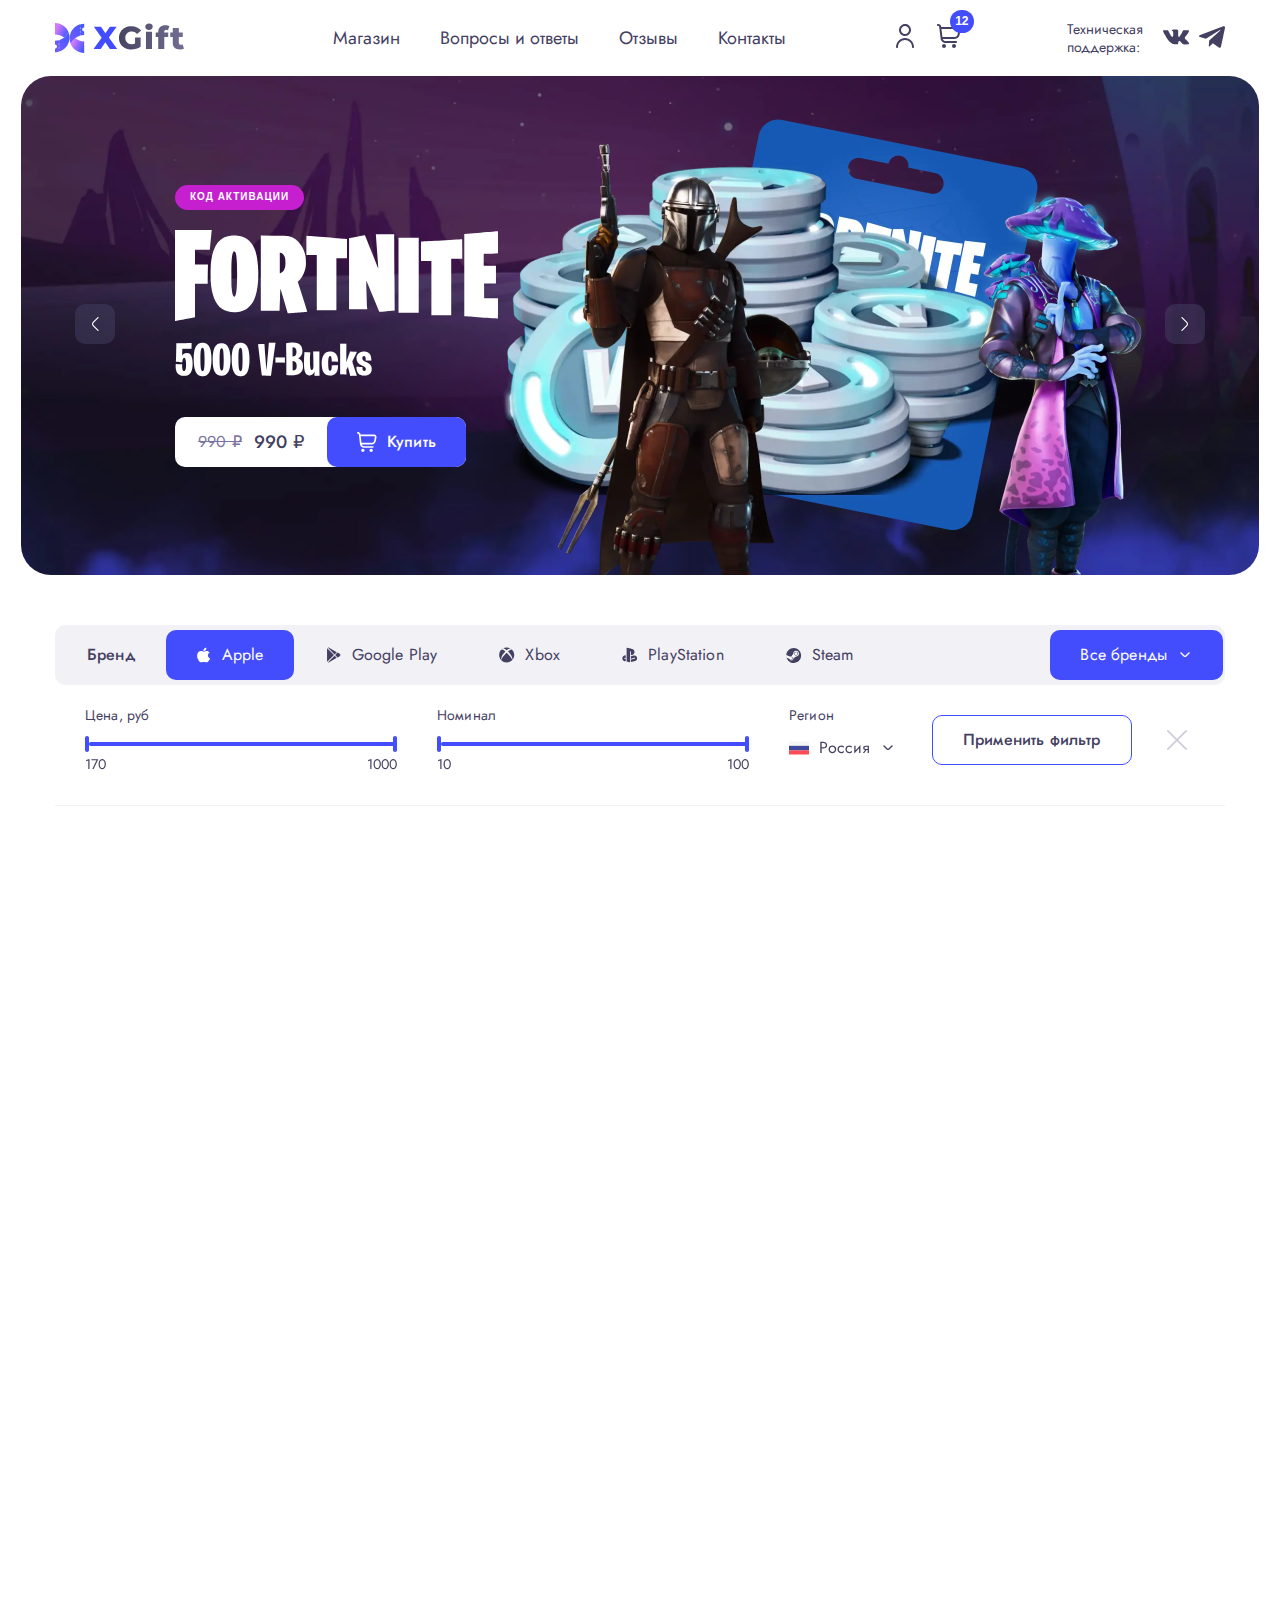
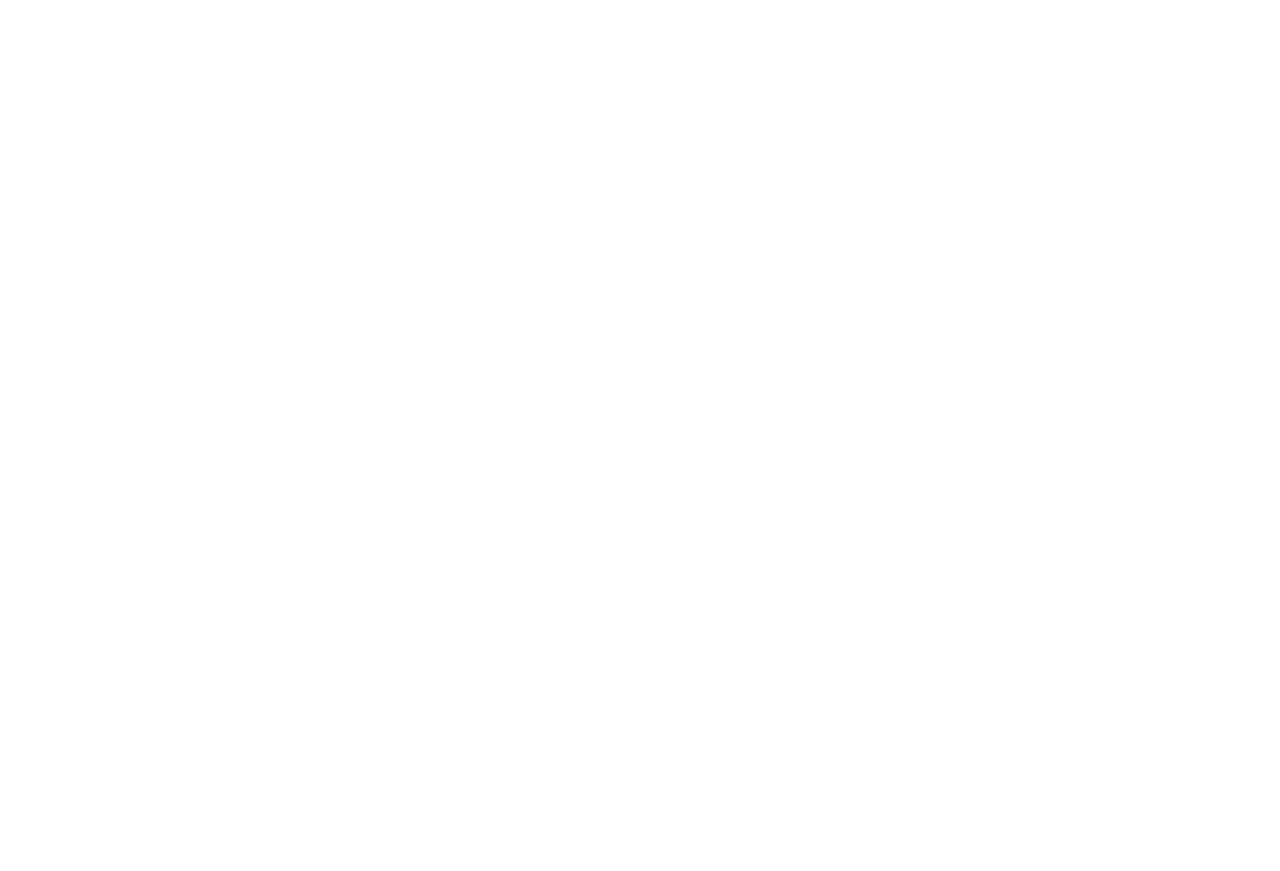
==== commit f3ae1ce4: "added all pages" ====
--- a/index.html
+++ b/index.html
@@ -17,7 +17,7 @@
         <header class="header">
             <div class="container">
     <div class="header__inner">
-        <a href="" class="header__logo logo">
+        <a href="index.html" class="header__logo logo">
             <svg width="129" height="30" viewBox="0 0 129 30" fill="none" xmlns="http://www.w3.org/2000/svg">
     <path d="M13.4299 8.8859C12.4793 11.1174 10.9889 13.0775 9.09271 14.5899C6.51212 12.5268 3.30536 11.405 0.00146484 11.4095V0C2.8646 0.0006652 5.6643 0.843462 8.052 2.42347C10.4397 4.00347 12.3099 6.25088 13.4299 8.8859Z" fill="url(#paint0_linear_36_3419)"/>
     <path d="M14.5914 14.5883C14.59 17.7205 13.5812 20.7692 11.7141 23.2841C9.84697 25.799 7.22054 27.6467 4.22272 28.5543C4.08792 28.5998 3.95312 28.6405 3.81362 28.6766C2.57003 29.0111 1.28779 29.1803 0 29.1797V25.49C0.524673 25.4753 1.02294 25.2566 1.38888 24.8803C1.75481 24.504 1.95954 23.9999 1.95954 23.475C1.95954 22.9501 1.75481 22.4459 1.38888 22.0697C1.02294 21.6934 0.524673 21.4747 0 21.46V17.7655C1.28781 17.7664 2.57009 17.5972 3.81362 17.2624C3.94842 17.2263 4.08792 17.1856 4.22272 17.1448C6.26788 16.5243 8.15203 15.4628 9.74233 14.035C11.3326 12.6072 12.5903 10.8479 13.4268 8.8812C14.1983 10.6848 14.5945 12.6266 14.5914 14.5883Z" fill="url(#paint1_linear_36_3419)"/>
@@ -1067,13 +1067,14 @@
 </div>
 
                     </div>
-
-                    <button class="catalog__more m-btn m-btn-primary-outline">
-                        <span>Показать еще</span>
-                        <svg width="20" height="20" class="sprite">
-                            <use xlink:href="img/sprite.svg#more"></use>
-                        </svg>
-                    </button>
+                    <div class="_animate">
+                        <button class="catalog__more m-btn m-btn-primary-outline">
+                            <span>Показать еще</span>
+                            <svg width="20" height="20" class="sprite">
+                                <use xlink:href="img/sprite.svg#more"></use>
+                            </svg>
+                        </button>
+                    </div>
                 </div>
             </section>
 
--- a/css/style.min.css
+++ b/css/style.min.css
@@ -1,2 +1,2 @@
-@font-face{font-family:Jost;src:url(../fonts/Jost-Regular.ttf) format("ttf"),url(../fonts/Jost-Regular.woff2) format("woff2"),url(../fonts/Jost-Regular.woff) format("woff"),url(../fonts/Jost-Regular.eot) format("eot");font-weight:400;font-style:normal;font-display:swap}@font-face{font-family:Jost;src:url(../fonts/Jost-Medium.ttf) format("ttf"),url(../fonts/Jost-Medium.woff2) format("woff2"),url(../fonts/Jost-Medium.woff) format("woff"),url(../fonts/Jost-Medium.eot) format("eot");font-weight:500;font-style:normal;font-display:swap}@font-face{font-family:Jost;src:url(../fonts/Jost-Semibold.ttf) format("ttf"),url(../fonts/Jost-Semibold.woff2) format("woff2"),url(../fonts/Jost-Semibold.woff) format("woff"),url(../fonts/Jost-Semibold.eot) format("eot");font-weight:600;font-style:normal;font-display:swap}@font-face{font-family:"Burbank Big Condensed";src:url(../fonts/burbankbigcondensed_bold.ttf) format("ttf"),url(../fonts/burbankbigcondensed_bold.woff2) format("woff2"),url(../fonts/burbankbigcondensed_bold.woff) format("woff"),url(../fonts/burbankbigcondensed_bold.eot) format("eot");font-weight:700;font-style:normal;font-display:swap}@font-face{font-family:JostVariable;font-style:normal;font-display:swap;font-weight:100 900;src:url(../fonts/Jost.woff) format("woff"),url(../fonts/Jost.woff2) format("woff2");unicode-range:U+0301,U+0400-045F,U+0490-0491,U+04B0-04B1,U+2116}@font-face{font-family:'JostVariable Cyrillic';font-style:normal;font-display:swap;font-weight:100 900;src:url(../fonts/jost-cyrillic-variable-wghtOnly-normal.woff2) format("woff2");unicode-range:U+0301,U+0400-045F,U+0490-0491,U+04B0-04B1,U+2116}@font-face{font-family:'JostVariable Latin';font-style:normal;font-display:swap;font-weight:100 900;src:url(../fonts/jost-latin-variable-wghtOnly-normal.woff2) format("woff2");unicode-range:U+0000-00FF,U+0131,U+0152-0153,U+02BB-02BC,U+02C6,U+02DA,U+02DC,U+2000-206F,U+2074,U+20AC,U+2122,U+2191,U+2193,U+2212,U+2215,U+FEFF,U+FFFD}*,::after,::before{margin:0;padding:0;-webkit-box-sizing:border-box;box-sizing:border-box;-webkit-font-smoothing:antialiased!important;-webkit-tap-highlight-color:transparent;outline:0!important}h1,h2,h3,h4,h5,h6{font-weight:400}a,body,div,form,h1,h2,h3,h4,h5,li,p,ul{margin:0;padding:0;border:0;text-decoration:none;line-height:1}button,input,textarea{outline:0!important;-webkit-transition:.125s;-o-transition:.125s;transition:.125s;font-family:inherit}input:active,input[type=checkbox]:focus,input[type=file]:focus,input[type=radio]:focus,input[type=text]:focus{outline:0!important}::-webkit-input-placeholder{color:#222}::-moz-placeholder{color:#222}:-moz-placeholder{color:#222}:-ms-input-placeholder{color:#222}input::-webkit-inner-spin-button,input::-webkit-outer-spin-button{-webkit-appearance:none;margin:0}input[type=number]{-moz-appearance:textfield}html{height:100%;scroll-behavior:smooth;width:100%}svg{-ms-flex-negative:0;flex-shrink:0}path,svg{-webkit-transition:.125s;-o-transition:.125s;transition:.125s}a{color:inherit;text-decoration:none;-webkit-transition:125ms;-o-transition:125ms;transition:125ms}a:focus,a:hover{text-decoration:none!important}li,ul{margin:0;padding:0;list-style:none}i{line-height:100%}fieldset{min-width:0;padding:0;margin:0;border:0}button{cursor:pointer;border:none;outline:0;-webkit-box-sizing:border-box;box-sizing:border-box;-webkit-transition:125ms;-o-transition:125ms;transition:125ms;background-color:inherit}.swiper-button-next,.swiper-button-prev{z-index:2}.swiper-button-next::after,.swiper-button-prev::after{display:none}.wrapper{min-height:100vh;display:-webkit-box;display:-ms-flexbox;display:flex;-webkit-box-orient:vertical;-webkit-box-direction:normal;-ms-flex-direction:column;flex-direction:column;-ms-flex-negative:0;flex-shrink:0}.content{-webkit-box-flex:1;-ms-flex-positive:1;flex-grow:1;display:-webkit-box;display:-ms-flexbox;display:flex;-webkit-box-orient:vertical;-webkit-box-direction:normal;-ms-flex-direction:column;flex-direction:column}body{font-family:Jost,sans-serif;font-weight:400;color:#444061}body.fixed-body{overflow-y:hidden}.page{background:#f6f6fa}.page--white{background:#fff}.container{max-width:1230px;margin:0 auto;padding:0 30px}a:hover{color:#434dfe}.display1,.display2,.display3{font-weight:500;line-height:150%;letter-spacing:.01em}.display1{font-size:40px}.display2{font-size:24px}.display3{font-size:20px}.body-text{font-size:16px;line-height:150%;letter-spacing:.01em}.body-text p{line-height:inherit}.body-text p:not(:last-child){margin-bottom:10px}.mlist li{line-height:inherit;display:-webkit-box;display:-ms-flexbox;display:flex}.mlist li::before{content:'';display:block;width:4px;height:4px;border-radius:50%;background-color:#000;-webkit-transform:translateY(8px);-ms-transform:translateY(8px);transform:translateY(8px);margin-right:5px;-ms-flex-negative:0;flex-shrink:0}.mlist li:not(:last-child){margin-bottom:16px}@media screen and (max-width:992px){.container{padding:0 15px}.display1{font-size:30px;line-height:125%}}@media screen and (max-width:576px){.display1{font-size:25px}.display2{font-size:22px;line-height:125%}.display3{font-size:18px}}.m-btn{display:-webkit-box;display:-ms-flexbox;display:flex;-webkit-box-align:center;-ms-flex-align:center;align-items:center;-webkit-box-pack:center;-ms-flex-pack:center;justify-content:center;-webkit-transition:.225s ease-out;-o-transition:.225s ease-out;transition:.225s ease-out;padding:0}.m-btn:focus{-webkit-box-shadow:none;box-shadow:none}.m-btn-primary,.m-btn-primary-outline{border-radius:10px;height:50px;font-size:16px;line-height:150%;letter-spacing:.01em;font-weight:500}.m-btn-primary{background-color:#434dfe;color:#fff}.m-btn-primary svg{fill:#fff}.m-btn-primary:hover{color:#fff;background:#212ac8}.m-btn-primary:active{color:#fff;background:#5c64ef}.m-btn-primary:disabled{color:#a8a2be;background:#f2f1f6;pointer-events:none}.m-btn-primary:disabled svg{fill:#a8a2be}.m-btn-primary-outline{border:1px solid #434dfe;color:#444061}.m-btn-primary-outline svg{fill:#444061}.m-btn-primary-outline:hover{color:#fff;background:#212ac8;border-color:#212ac8}.m-btn-primary-outline:hover svg{fill:#fff}.m-btn-primary-outline:active{color:#fff;background:#5c64ef;border-color:#5c64ef}.m-btn-primary-outline:active svg{fill:#fff}.m-btn-primary-outline:disabled{border-color:#a8a2be;color:#a8a2be;pointer-events:none}.fg{position:relative;margin:0}.fg input{background:#f2f1f6;border:1px solid #dbd7e9;border-radius:10px;padding:0 10px;height:50px;width:100%;font-size:16px;line-height:150%;font-weight:350;font-family:JostVariable,sans-serif;font-variation-settings:"wght" 350}.fg input::-webkit-input-placeholder{color:#a8a2be}.fg input::-moz-placeholder{color:#a8a2be}.fg input:-ms-input-placeholder{color:#a8a2be}.fg input::-ms-input-placeholder{color:#a8a2be}.fg input::placeholder{color:#a8a2be}.fg input:focus{background-color:transparent;border-color:#434dfe}.fg__icon{position:absolute;left:20px;bottom:50%;-webkit-transform:translateY(50%);-ms-transform:translateY(50%);transform:translateY(50%);fill:#a8a2be}.fg__icon~input{padding-left:44px}.fg-pass__btn{position:absolute;bottom:50%;-webkit-transform:translateY(50%);-ms-transform:translateY(50%);transform:translateY(50%);right:20px;width:12px;height:12px;background-image:url(../img/eye.svg);background-repeat:no-repeat;background-position:center;background-size:100% auto}.fg-pass__btn._show-pass{background-image:url(../img/eye2.svg)}.fg-pass input{padding-right:44px}.m-check{position:relative}.m-check input{position:absolute;opacity:0;width:100%;height:100%;left:0;top:0;z-index:2;cursor:pointer}.m-check input:checked+label::before{border-color:#434dfe;background-image:url(../img/check.svg);background-repeat:no-repeat;background-position:center;background-size:85% auto}.m-check label{position:relative;display:-webkit-box;display:-ms-flexbox;display:flex;-webkit-box-align:center;-ms-flex-align:center;align-items:center;min-height:24px;font-size:12px;line-height:150%;letter-spacing:.01em;font-weight:350;font-family:JostVariable,sans-serif;font-variation-settings:"wght" 350;cursor:pointer}.m-check label:before{content:'';z-index:1;border:1px solid #dbd7e9;border-radius:10px;width:24px;height:24px;-ms-flex-negative:0;flex-shrink:0;margin-right:10px;display:block}._animate{opacity:0;-webkit-transition:1.6s .3s;-o-transition:1.6s .3s;transition:1.6s .3s;-webkit-transform:translateY(80px);-ms-transform:translateY(80px);transform:translateY(80px)}._animate.opacity-only{-webkit-transform:unset;-ms-transform:unset;transform:unset}._animate._animated{opacity:1;-webkit-transform:translateY(0);-ms-transform:translateY(0);transform:translateY(0)}.dashed-bg:before{content:'';position:absolute;top:50%;left:50%;border:1px dashed #e4e1ef;border-radius:inherit;-webkit-transform:translate(-50%,-50%);-ms-transform:translate(-50%,-50%);transform:translate(-50%,-50%);width:calc(100% - 10px);height:calc(100% - 10px);pointer-events:none}.sprite-black{fill:#444061}._active .m-dropdown__triangle-wrap{opacity:1;-webkit-transform:translate(-50%,-90%);-ms-transform:translate(-50%,-90%);transform:translate(-50%,-90%)}.m-dropdown{position:absolute;left:50%;top:100%;-webkit-transform:translate(-50%,6px);-ms-transform:translate(-50%,6px);transform:translate(-50%,6px);-webkit-box-shadow:0 5px 40px #f2f1f6;box-shadow:0 5px 40px #f2f1f6;-webkit-transition:.5s;-o-transition:.5s;transition:.5s;opacity:0;pointer-events:none}.m-dropdown__inner{background:#fff;position:relative;z-index:2;padding:20px;-webkit-transition:inherit;-o-transition:inherit;transition:inherit;-webkit-transform:translateY(50px);-ms-transform:translateY(50px);transform:translateY(50px)}.m-dropdown__triangle{-webkit-transition:inherit;-o-transition:inherit;transition:inherit;position:absolute;background-color:#fff;text-align:left;width:7.5px;height:7.5px;border-top-right-radius:40%;-webkit-transform:rotate(-60deg) skewX(-30deg) scale(1,.866);-ms-transform:rotate(-60deg) skewX(-30deg) scale(1,.866);transform:rotate(-60deg) skewX(-30deg) scale(1,.866)}.m-dropdown__triangle-wrap{opacity:0;position:absolute;top:-5px;left:50%;-webkit-transform:translate(-50%,50px);-ms-transform:translate(-50%,50px);transform:translate(-50%,50px)}.m-dropdown__triangle:after,.m-dropdown__triangle:before{content:'';position:absolute;background-color:inherit;width:inherit;height:inherit;border-top-right-radius:40%}.m-dropdown__triangle:before{-webkit-transform:rotate(-135deg) skewX(-45deg) scale(1.414,.707) translate(0,-50%);-ms-transform:rotate(-135deg) skewX(-45deg) scale(1.414,.707) translate(0,-50%);transform:rotate(-135deg) skewX(-45deg) scale(1.414,.707) translate(0,-50%)}.m-dropdown__triangle:after{-webkit-transform:rotate(135deg) skewY(-45deg) scale(.707,1.414) translate(50%);-ms-transform:rotate(135deg) skewY(-45deg) scale(.707,1.414) translate(50%);transform:rotate(135deg) skewY(-45deg) scale(.707,1.414) translate(50%)}.cut-section{border-radius:30px;max-width:calc(100% - 42px);width:100%;margin:0 auto}.breadcrumbs{margin-top:20px}.breadcrumbs__item{font-size:12px;line-height:150%;position:relative;font-weight:400;display:inline;color:#8c84aa}.breadcrumbs__item:not(:first-child):before{color:#8c84aa;content:'/';margin:0 5px 0 1px}.breadcrumbs__item:last-child{color:#434dfe}@media screen and (max-width:992px){.cut-section{max-width:calc(100% - 30px);border-radius:20px}.breadcrumbs{margin-bottom:10px}}.cart-card{padding:10px 0;display:grid;grid-template-columns:50px auto 50px;-webkit-box-align:center;-ms-flex-align:center;align-items:center;gap:10px;border-bottom:1px dashed #dbd7e9}.cart-card__icon{border-radius:10px;background:#f2f1f6;width:50px;height:50px;display:-webkit-box;display:-ms-flexbox;display:flex;-webkit-box-align:center;-ms-flex-align:center;align-items:center;-webkit-box-pack:center;-ms-flex-pack:center;justify-content:center}.cart-card__icon img{max-width:90%;max-height:90%}.cart-card__title{overflow:hidden;display:-webkit-box;-webkit-line-clamp:2;-webkit-box-orient:vertical}.cart-card__price{font-weight:500;margin-top:5px}.cart-card__action{display:-webkit-box;display:-ms-flexbox;display:flex;-webkit-box-align:center;-ms-flex-align:center;align-items:center;-webkit-box-pack:end;-ms-flex-pack:end;justify-content:flex-end}.cart-card__remove svg{fill:#cecbda}.cart-card__remove:hover svg{fill:#444061}.cart-card__count{margin-right:10px;font-weight:600}.product-card{background:#fff;-webkit-box-shadow:0 5px 20px #f2f1f6;box-shadow:0 5px 20px #f2f1f6;border-radius:20px;padding:0 25px 25px;position:relative;display:-webkit-box;display:-ms-flexbox;display:flex;-webkit-box-orient:vertical;-webkit-box-direction:normal;-ms-flex-direction:column;flex-direction:column;-webkit-transition:shadow .3s,opacity 1.6s,-webkit-transform 1.6s;transition:shadow .3s,transform 1.6s,opacity 1.6s,-webkit-transform 1.6s;-o-transition:shadow .3s,transform 1.6s,opacity 1.6s}.product-card:hover{-webkit-box-shadow:0 5px 20px #d5d0e7;box-shadow:0 5px 20px #d5d0e7}.product-card__top{display:block;position:relative;z-index:2;padding-bottom:62.51%;margin-top:-20px;color:#fff}.product-card__bg{position:absolute;top:0;left:0;width:100%;height:100%}.product-card__content{position:absolute;top:0;left:0;padding:30px;width:100%;height:100%;display:-webkit-box;display:-ms-flexbox;display:flex;-webkit-box-align:center;-ms-flex-align:center;align-items:center}.product-card__icon{display:-webkit-box;display:-ms-flexbox;display:flex;-webkit-box-align:center;-ms-flex-align:center;align-items:center;-webkit-box-pack:end;-ms-flex-pack:end;justify-content:flex-end;margin-right:23px;-ms-flex-negative:0;flex-shrink:0;min-width:50px}.product-card__icon img{max-width:100%;max-height:100%}.product-card__desc{font-size:26px;line-height:150%;letter-spacing:.01em}.product-card__text{position:absolute;left:0;bottom:0;width:100%;text-align:center;padding:10px 20px;font-size:13px;line-height:130%;letter-spacing:.01em;color:#b6c0ef}.product-card__badge{text-transform:uppercase;position:absolute;left:37px;top:0;-webkit-transform:translateY(-50%);-ms-transform:translateY(-50%);transform:translateY(-50%);height:25px;padding:0 15px;display:-webkit-box;display:-ms-flexbox;display:flex;-webkit-box-align:center;-ms-flex-align:center;align-items:center;border-radius:50px;font-weight:600;font-size:10px;line-height:150%;letter-spacing:.01em}.product-card__title{display:block;font-size:20px;line-height:150%;text-align:center;letter-spacing:.01em;margin:20px auto 0;max-width:230px}.product-card__prices{display:-webkit-box;display:-ms-flexbox;display:flex;-webkit-box-align:center;-ms-flex-align:center;align-items:center;-webkit-box-pack:center;-ms-flex-pack:center;justify-content:center;margin:20px 0 10px}.product-card__price1{font-size:16px;line-height:23px;letter-spacing:.01em;-webkit-text-decoration-line:line-through;text-decoration-line:line-through;margin-right:12px;color:#7b739e}.product-card__price2{font-weight:500;font-size:18px;line-height:26px;letter-spacing:.01em}.product-card__btn{width:139px;margin:auto auto 0}.product-card__btn svg{margin-right:10px}.gift-card{display:block;padding:0 15px 10px;background:#fff;border-radius:10px}.gift-card__top{margin-top:-20px;padding-bottom:55.6%;position:relative;border-radius:10px;overflow:hidden;background:#f2f1f6}.gift-card__top:hover{color:#fff}.gift-card__top:hover .gift-card__bg{opacity:1}.gift-card__top:hover svg{fill:#fff}.gift-card__bg{position:absolute;top:0;left:0;width:100%;height:100%;background:-o-radial-gradient(32.76% 27.25%,80.25% 171.06%,#0b3a71 0,#2568b7 100%);background:radial-gradient(80.25% 171.06% at 32.76% 27.25%,#0b3a71 0,#2568b7 100%);background-size:110% 110%;-webkit-transition:.3s;-o-transition:.3s;transition:.3s;opacity:0;border-radius:10px}.gift-card__bg img{width:100%;height:100%;-o-object-fit:cover;object-fit:cover}.gift-card__content{z-index:2;position:absolute;top:0;left:0;width:100%;height:100%;display:-webkit-box;display:-ms-flexbox;display:flex;-webkit-box-align:center;-ms-flex-align:center;align-items:center;-webkit-box-pack:center;-ms-flex-pack:center;justify-content:center;font-size:18px;line-height:150%;letter-spacing:.01em}.gift-card__content svg{width:40px;height:auto;margin-right:10px}.gift-card__price{text-align:center;font-weight:600;margin-top:10px}.feedback-card:not(:last-child){margin-bottom:20px;padding-bottom:20px;border-bottom:1px solid #f2f1f6}.feedback-card__name{font-weight:500;color:#a8a2be}.feedback-card__date{display:-webkit-box;display:-ms-flexbox;display:flex;-webkit-box-align:center;-ms-flex-align:center;align-items:center;font-size:14px;line-height:20px;color:#a8a2be;margin-top:5px}.feedback-card__date svg{margin-right:10px;fill:#a8a2be}.feedback-card__text{font-weight:350;font-family:JostVariable,sans-serif;font-variation-settings:"wght" 350;margin-top:8px}.feedback-card__answer{padding:15px 30px;background:#f6f6fa;border-radius:20px;width:calc(100% - 70px);margin:10px 0 0 auto}.feedback-card__admin{font-weight:500;display:-webkit-box;display:-ms-flexbox;display:flex;-webkit-box-align:center;-ms-flex-align:center;align-items:center}.feedback-card__admin svg{margin-right:10px}.faq-card{padding:20px 30px;border:1px solid #f2f1f6;border-radius:20px;cursor:pointer}.faq-card._active .faq-card__show svg{-webkit-transform:rotate(180deg);-ms-transform:rotate(180deg);transform:rotate(180deg)}.faq-card:not(:last-child){margin-bottom:10px}.faq-card__show{display:-webkit-box;display:-ms-flexbox;display:flex;-webkit-box-align:center;-ms-flex-align:center;align-items:center;-webkit-box-pack:justify;-ms-flex-pack:justify;justify-content:space-between;font-weight:400}.faq-card__show svg{margin-left:10px;-webkit-transition:.4s;-o-transition:.4s;transition:.4s}.faq-card__hidden{margin-top:10px;padding-top:10px;border-top:1px dashed #dbd7e9;display:none}@media screen and (max-width:768px){.product-card__content{padding-left:20px;padding-right:20px}.product-card__icon{max-width:60px;height:70px;margin-right:17px}.product-card__name{font-size:12.0376px}.product-card__desc{font-size:19.5611px}.product-card__badge{left:16px}.product-card__prices,.product-card__title{margin-top:10px}.product-card__text{padding:7px 15px;font-size:9.78056px}.feedback-card__answer{padding-left:20px;padding-right:20px;width:100%}.faq-card{padding-left:20px;padding-right:20px}}.modal-backdrop.show{opacity:.7}.logo{display:block;width:129px;-ms-flex-negative:0;flex-shrink:0}.logo svg{width:100%;height:auto;display:block}.header{padding:20px 0;background-color:#fff;position:relative;z-index:3}.header__inner{display:-webkit-box;display:-ms-flexbox;display:flex;-webkit-box-align:center;-ms-flex-align:center;align-items:center;-webkit-box-pack:justify;-ms-flex-pack:justify;justify-content:space-between}.header__logo{margin-right:50px}.header__right{display:-webkit-box;display:-ms-flexbox;display:flex;-webkit-box-align:center;-ms-flex-align:center;align-items:center;-webkit-box-pack:justify;-ms-flex-pack:justify;justify-content:space-between;-webkit-box-flex:1;-ms-flex-positive:1;flex-grow:1;max-width:892px}.header__support{display:-webkit-box;display:-ms-flexbox;display:flex;-webkit-box-align:center;-ms-flex-align:center;align-items:center}.header__support-title{font-size:14px;line-height:130%;margin-right:10px}.header__support-link{margin-left:10px}.header__support-link:hover svg{fill:#434dfe}.header__buttons{display:-webkit-box;display:-ms-flexbox;display:flex;-webkit-box-align:center;-ms-flex-align:center;align-items:center}.header__user{margin-right:20px}.header__cart,.header__user{position:relative}.header__cart-btn:hover svg,.header__user-btn:hover svg{fill:#434dfe}.header__cart._active .m-dropdown,.header__user._active .m-dropdown{opacity:1;pointer-events:unset}.header__cart._active .m-dropdown__inner,.header__user._active .m-dropdown__inner{-webkit-transform:translateY(0);-ms-transform:translateY(0);transform:translateY(0)}.header__cart-count{position:absolute;top:-14px;right:-13px;border-radius:50px;background-color:#434dfe;color:#fff;padding:0 5px;font-weight:600;font-size:12px;line-height:17px;height:23.44px;display:-webkit-box;display:-ms-flexbox;display:flex;-webkit-box-align:center;-ms-flex-align:center;align-items:center}.burger{display:none}.nav{display:-webkit-box;display:-ms-flexbox;display:flex;-webkit-box-align:center;-ms-flex-align:center;align-items:center}.nav__link{font-size:18px;line-height:26px}.nav__link:not(:last-child){margin-right:40px}.auth-modal{width:280px;max-width:100vw}.auth-modal__mode{display:none}.auth-modal__mode._active{display:block}.auth-modal__title{font-size:20px;line-height:150%}.auth-modal__desc{font-size:14px;line-height:150%;letter-spacing:.01em;margin-top:5px;font-weight:350;font-family:JostVariable,sans-serif;font-variation-settings:"wght" 350}.auth-modal__form{display:grid;grid-template-columns:100%;gap:10px;margin-top:10px}.auth-modal__toggle{color:#434dfe}.auth-modal__toggle:hover{text-decoration:underline}.cart-modal{width:350px;max-width:100vw}.cart-modal__items{max-height:395px;overflow-y:auto}.cart-modal__total{margin-top:10px;text-align:center;font-size:20px;line-height:150%;letter-spacing:.01em;font-weight:350;font-family:JostVariable,sans-serif;font-variation-settings:"wght" 350}.cart-modal__total b{font-weight:600}.cart-modal__btn{width:100%;margin-top:10px}@media screen and (max-width:992px){.header{position:relative}.header__logo{margin-right:0}.header__right{max-width:unset;-webkit-box-flex:unset;-ms-flex-positive:unset;flex-grow:unset}.header__support{display:none}.header__cart,.header__user{margin-right:10px;position:static}.header__cart-btn,.header__user-btn{border:1px solid #434dfe;border-radius:10px;width:40px;height:40px;display:-webkit-box;display:-ms-flexbox;display:flex;-webkit-box-align:center;-ms-flex-align:center;align-items:center;-webkit-box-pack:center;-ms-flex-pack:center;justify-content:center;position:relative}.header__cart-btn svg,.header__user-btn svg{width:18px;height:18px}.header__cart .m-dropdown,.header__user .m-dropdown{right:15px;left:unset;-webkit-transform:unset;-ms-transform:unset;transform:unset}.header__cart .m-dropdown__triangle-wrap,.header__user .m-dropdown__triangle-wrap{display:none}.header__cart-count{top:-5px;right:-5px}.header._open{z-index:100}.header._open .nav{opacity:1;pointer-events:unset}.header._open .burger{background-image:url(../img/burger2.svg)}.nav{position:fixed;top:0;left:0;width:100%;height:100vh;background:rgba(68,64,97,.95);-webkit-backdrop-filter:blur(10px);backdrop-filter:blur(10px);-webkit-box-orient:vertical;-webkit-box-direction:normal;-ms-flex-direction:column;flex-direction:column;-webkit-box-pack:center;-ms-flex-pack:center;justify-content:center;overflow-y:auto;z-index:9;opacity:0;pointer-events:none;-webkit-transition:.3s;-o-transition:.3s;transition:.3s}.nav__link{font-size:32px;line-height:46px;color:#fff}.nav__link:not(:last-child){margin:0 0 30px}.burger{width:40px;height:40px;border-radius:10px;background-color:#434dfe;display:-webkit-box;display:-ms-flexbox;display:flex;background-image:url(../img/burger.svg);background-repeat:no-repeat;background-position:center;position:relative;z-index:10}}@media screen and (max-width:576px){.auth-modal,.cart-modal{width:calc(100% - 30px)}}.footer{padding:30px 0;max-width:calc(100% - 42px);width:100%;margin:0 auto;background:#f2f1f6;border-radius:30px 30px 0 0}.footer__inner{display:-webkit-box;display:-ms-flexbox;display:flex;-webkit-box-align:center;-ms-flex-align:center;align-items:center;-webkit-box-pack:justify;-ms-flex-pack:justify;justify-content:space-between}.footer__logo{display:block}.footer__logo img{width:100%;display:block}.footer__socials{display:-webkit-box;display:-ms-flexbox;display:flex;-webkit-box-align:center;-ms-flex-align:center;align-items:center}.footer__social:not(:last-child){margin-right:10px}.footer__c{margin-top:32px;padding-top:30px;border-top:1px solid #d3cfe2;text-align:center;font-size:14px;line-height:20px;color:#7d769a}.footer-nav{display:-webkit-box;display:-ms-flexbox;display:flex;-webkit-box-align:center;-ms-flex-align:center;align-items:center}.footer-nav__link{font-size:18px;line-height:26px}.footer-nav__link:not(:last-child){margin-right:40px}@media screen and (max-width:1150px){.footer__inner{-webkit-box-orient:vertical;-webkit-box-direction:normal;-ms-flex-direction:column;flex-direction:column}.footer__socials{margin-top:20px}.footer__c{margin-top:20px;padding-top:20px}.footer-nav{margin-top:20px}}@media screen and (max-width:992px){.footer{max-width:calc(100% - 30px);border-radius:20px 20px 0 0}.footer__socials{padding-top:20px;border-top:1px solid #d3cfe2;width:100%;-webkit-box-pack:center;-ms-flex-pack:center;justify-content:center}.footer-nav{-webkit-box-orient:vertical;-webkit-box-direction:normal;-ms-flex-direction:column;flex-direction:column}.footer-nav__link{text-align:center}.footer-nav__link:not(:last-child){margin:0 0 10px}}.main{max-width:calc(100% - 42px);width:100%;margin:0 auto;background-image:url(../img/main-bg.webp);background-size:cover;background-position:center;border-radius:30px}.main__inner{position:relative;padding-left:120px}.main__content{position:relative;z-index:2}.main__img{padding-top:40px;width:calc(100% + 35px);margin-left:-35px;-webkit-transition:1s 1.2s;-o-transition:1s 1.2s;transition:1s 1.2s;opacity:0}.main__img img{width:100%;display:block}.main__translate{opacity:0;-webkit-transform:translateY(70px);-ms-transform:translateY(70px);transform:translateY(70px);-webkit-transition:.7s;-o-transition:.7s;transition:.7s}.main__badge{padding:0 15px;height:25px;display:-webkit-inline-box;display:-ms-inline-flexbox;display:inline-flex;-webkit-box-align:center;-ms-flex-align:center;align-items:center;background:#c61fd0;border-radius:50px;letter-spacing:.1em;color:#fff;font-weight:600;font-size:10px;white-space:nowrap}.main__logo{-webkit-transition-delay:.4s;-o-transition-delay:.4s;transition-delay:.4s;width:100%;display:block;margin-top:20px}.main__subtitle{font-family:"Burbank Big Condensed",sans-serif;font-weight:700;font-size:46px;margin-top:20px;color:#fff;-webkit-transition-delay:.6s;-o-transition-delay:.6s;transition-delay:.6s}.main__nav{display:-webkit-box;display:-ms-flexbox;display:flex;-webkit-box-align:center;-ms-flex-align:center;align-items:center;margin-top:30px;background:#fff;border-radius:10px;height:50px;max-width:291px;-webkit-transition-delay:.8s;-o-transition-delay:.8s;transition-delay:.8s}.main__price{display:-webkit-box;display:-ms-flexbox;display:flex;-webkit-box-align:center;-ms-flex-align:center;align-items:center;-webkit-box-pack:center;-ms-flex-pack:center;justify-content:center;-ms-flex-negative:0;flex-shrink:0;-webkit-box-flex:1;-ms-flex-positive:1;flex-grow:1}.main__price-old{font-size:16px;line-height:23px;letter-spacing:.01em;-webkit-text-decoration-line:line-through;text-decoration-line:line-through;color:#7b739e;margin-right:12px}.main__price-new{font-weight:500;font-size:18px;line-height:26px;letter-spacing:.01em}.main__btn{width:139px;border-radius:inherit}.main__btn svg{fill:#fff;margin-right:10px}.main .swiper-button{background:rgba(68,64,97,.5);-webkit-backdrop-filter:blur(1px);backdrop-filter:blur(1px);border-radius:10px;width:40px;height:40px;display:-webkit-box;display:-ms-flexbox;display:flex;-webkit-box-align:center;-ms-flex-align:center;align-items:center;-webkit-box-pack:center;-ms-flex-pack:center;justify-content:center}.main .swiper-button:hover{background:rgba(68,64,97,.8)}.main .swiper-button-prev{left:20px}.main .swiper-button-next{right:20px}.main .swiper-slide{display:grid;grid-template-columns:323px calc(100% - 323px);-webkit-box-align:center;-ms-flex-align:center;align-items:center}.main .swiper-slide-active .main__img{opacity:1}.main .swiper-slide-active .main__translate{opacity:1;-webkit-transform:translateY(0);-ms-transform:translateY(0);transform:translateY(0)}.main .swiper-pagination{display:none}.catalog{padding:50px 0}.catalog__grid{margin-top:30px;padding-top:63px;border-top:1px solid #f2f1f6;display:grid;grid-template-columns:repeat(3,calc(33.33% - 20px));gap:63px 30px}.catalog__more{width:260px;height:60px;margin:20px auto 0}.catalog__more svg{margin-left:10px;fill:#434dfe}.brand-filter{display:-webkit-box;display:-ms-flexbox;display:flex;-webkit-box-align:center;-ms-flex-align:center;align-items:center;padding:5px 2px;background:#f2f1f6;border-radius:10px;position:relative;z-index:3}.brand-filter__title{padding:0 30px;white-space:nowrap;font-weight:500}.brand-filter__items{display:-webkit-box;display:-ms-flexbox;display:flex;-webkit-box-align:center;-ms-flex-align:center;align-items:center;-ms-flex-wrap:wrap;flex-wrap:wrap;height:50px;overflow:hidden}.brand-filter__item{position:relative;margin-right:2px;-ms-flex-negative:0;flex-shrink:0}.brand-filter__item input{position:absolute;top:0;left:0;width:100%;height:100%;cursor:pointer;opacity:0}.brand-filter__item input:checked+label,.brand-filter__item input:hover+label{background-color:#434dfe;color:#fff}.brand-filter__item input:checked+label path,.brand-filter__item input:checked+label svg,.brand-filter__item input:hover+label path,.brand-filter__item input:hover+label svg{fill:#fff}.brand-filter__item input:checked+label .path-transparent,.brand-filter__item input:hover+label .path-transparent{fill:#434dfe}.brand-filter__item input:hover+label{background:#444061}.brand-filter__item input:hover+label .path-transparent{fill:#444061}.brand-filter__item label{white-space:nowrap;border-radius:10px;height:50px;padding:0 30px;display:-webkit-box;display:-ms-flexbox;display:flex;-webkit-box-align:center;-ms-flex-align:center;align-items:center;-webkit-transition:.3s;-o-transition:.3s;transition:.3s}.brand-filter__item label svg{margin-right:10px;width:16px;height:auto;-webkit-transition:inherit;-o-transition:inherit;transition:inherit}.brand-filter__btn{margin-left:auto;padding:0 30px;-ms-flex-negative:0;flex-shrink:0;font-weight:400}.brand-filter__btn svg{fill:#fff;margin-left:10px}.brand-filter__btn2{display:none}.brand-filter._active .all-brands{opacity:1;pointer-events:unset}.brand-filter._active .brand-filter__btn,.brand-filter._active .brand-filter__btn2{pointer-events:none}.brand-filter._active .m-dropdown__inner{-webkit-transform:translateY(0);-ms-transform:translateY(0);transform:translateY(0)}.brand-filter._active .m-dropdown__triangle-wrap{-webkit-transform:translate(0,-90%);-ms-transform:translate(0,-90%);transform:translate(0,-90%)}.all-brands{border-radius:20px;position:absolute;width:280px;left:unset;right:0;-webkit-box-shadow:0 5px 40px rgba(242,241,246,.5);box-shadow:0 5px 40px rgba(242,241,246,.5);-webkit-transform:translateY(-10px);-ms-transform:translateY(-10px);transform:translateY(-10px)}.all-brands .m-dropdown__inner{padding-right:10px;border-radius:20px}.all-brands .m-dropdown__triangle-wrap{left:unset;right:45px}.all-brands__bg,.all-brands__close,.all-brands__title{display:none}.all-brands__items{padding-right:10px;max-height:270px;overflow-y:auto}@media screen and (min-width:768px){.all-brands__items::-webkit-scrollbar{width:4px;height:4px;border-radius:50px}.all-brands__items::-webkit-scrollbar-track{background:#f2f1f6;border-radius:50px;width:4px}.all-brands__items::-webkit-scrollbar-thumb{background:#434dfe;border-radius:50px}}.all-brands .brand-filter__item{margin-right:0}.all-brands .brand-filter__item:not(:last-child){margin-bottom:5px}.props-filter{padding:0 30px;margin-top:20px}.props-filter__bg,.props-filter__close,.props-filter__subtitle{display:none}.props-filter__wrap{display:-webkit-box;display:-ms-flexbox;display:flex}.props-filter__title{font-size:14px;line-height:150%;letter-spacing:.01em;margin-bottom:10px}.props-filter__group:not(:last-child){margin-right:36px}.props-filter__range{-webkit-box-flex:1;-ms-flex-positive:1;flex-grow:1;max-width:316px;padding-bottom:28px}.props-filter__range .props-filter__title{margin-bottom:16px}.props-filter__range .range-slider{width:calc(100% - 8px);margin:0 auto}.props-filter__range .noUi-target{height:4px;background:#dbd7e9;border-radius:50px;-webkit-box-shadow:none;box-shadow:none;border:none}.props-filter__range .noUi-connect{background-color:#434dfe}.props-filter__range .noUi-handle{width:4px;height:16px;background-color:#434dfe!important;right:0;-webkit-box-shadow:none;box-shadow:none;border:none}.props-filter__range .noUi-handle:after{background-color:transparent;width:30px;height:30px;top:50%;left:50%;-webkit-transform:translate(-50%,-50%);-ms-transform:translate(-50%,-50%);transform:translate(-50%,-50%)}.props-filter__range .noUi-handle:before{content:attr(data-output);display:-webkit-box;display:-ms-flexbox;display:flex;background-color:transparent;font-size:14px;line-height:20px;height:20px;width:unset;top:100%;margin-top:2px}.props-filter__range .noUi-handle-upper:before{right:0;left:unset}.props-filter__range .noUi-handle-lower:before{left:0}.props-filter__nav{padding:10px 0;display:-webkit-box;display:-ms-flexbox;display:flex;-webkit-box-align:center;-ms-flex-align:center;align-items:center}.props-filter__apply{-ms-flex-negative:0;flex-shrink:0;padding:0 30px}.props-filter__reset{margin-left:35px}.props-filter__reset svg{fill:#cecbda}.props-filter__reset span{display:none}.props-filter__reset:hover svg{fill:#eb4747}.props-filter__toggle{display:none}.country-select{position:relative}.country-select__item,.country-select__toggle{font-size:16px;line-height:150%;font-weight:350;font-family:JostVariable,sans-serif;font-variation-settings:"wght" 350;display:-webkit-box;display:-ms-flexbox;display:flex;-webkit-box-align:center;-ms-flex-align:center;align-items:center}.country-select__item img,.country-select__toggle img{-ms-flex-negative:0;flex-shrink:0;margin-right:10px;width:20px;display:block}.country-select__item svg,.country-select__toggle svg{margin-left:10px}.country-select__item:hover,.country-select__toggle:hover{color:#434dfe;cursor:pointer}.country-select__toggle{position:relative;z-index:3}.country-select__dropdown{position:absolute;z-index:2;background:#fff;-webkit-box-shadow:0 5px 40px #f2f1f6;box-shadow:0 5px 40px #f2f1f6;border-radius:10px;width:calc(100% + 40px);padding-top:34px;top:-5px;left:50%;-webkit-transform:translateX(-50%);-ms-transform:translateX(-50%);transform:translateX(-50%);-webkit-transition:.3s;-o-transition:.3s;transition:.3s;pointer-events:none;opacity:0}.country-select__items{padding:5px 20px;border-top:1px solid #f2f1f6;display:grid;grid-template-columns:100%;gap:5px}.country-select._active .country-select__dropdown{opacity:1;pointer-events:unset}.country-select._active .country-select__toggle svg{-webkit-transform:rotate(180deg);-ms-transform:rotate(180deg);transform:rotate(180deg)}@media screen and (max-width:1170px){.catalog__grid{grid-template-columns:repeat(2,calc(50% - 15px))}}@media screen and (max-width:992px){.main{max-width:calc(100% - 30px)}.main .container{padding:0 20px}.main__inner{padding:0}.main__img{width:100%;margin:0;padding-top:20px}.main__content{padding:40px 0}.main__nav{display:block;height:unset;background-color:transparent}.main__price{height:50px;background-color:#fff;border-radius:10px;width:100%}.main__btn{border-radius:10px;margin-top:5px;width:100%}.main .swiper-button{display:none}.main .swiper-slide{-webkit-box-align:end;-ms-flex-align:end;align-items:flex-end;grid-template-columns:250px calc(100% - 250px)}.main .swiper-pagination{z-index:1;display:-webkit-box;display:-ms-flexbox;display:flex;-webkit-box-align:center;-ms-flex-align:center;align-items:center;-webkit-box-pack:center;-ms-flex-pack:center;justify-content:center;bottom:20px;left:0}.main .swiper-pagination-bullet{width:15px;height:5px;background:#dbd7e9;border-radius:500px;margin:0 5px!important;opacity:1}.main .swiper-pagination-bullet-active{width:30px;background-color:#434dfe}.brand-filter__btn,.brand-filter__item label,.brand-filter__title,.props-filter,.props-filter__apply{padding:0 15px}.props-filter__reset{margin-left:15px}}@media screen and (max-width:768px){.main__inner{padding:40px 0 60px}.main__content{padding:0}.main__img{display:none}.main__logo{max-width:300px;width:calc(100% - 18px)}.main__subtitle{font-size:36px;margin-top:10px}.main__nav{margin-top:20px;max-width:100%}.main .swiper-slide{grid-template-columns:100%}.catalog{padding-top:20px}.catalog__grid{margin-top:20px;padding-top:33px;border:none;grid-template-columns:100%;gap:43px}.filter{display:grid;grid-template-columns:1fr 1fr;gap:10px}.brand-filter{padding:0;background-color:transparent}.brand-filter__btn,.brand-filter__items,.brand-filter__title{display:none}.brand-filter__btn2{display:-webkit-box;display:-ms-flexbox;display:flex;-webkit-box-pack:justify;-ms-flex-pack:justify;justify-content:space-between;width:100%;padding:0 20px}.brand-filter._active .m-dropdown__inner{-webkit-transform:translateY(0);-ms-transform:translateY(0);transform:translateY(0)}.brand-filter._active .all-brands__bg{display:block}.brand-filter__item label{background:#f2f1f6;-webkit-box-pack:center;-ms-flex-pack:center;justify-content:center}.all-brands{border-radius:0;position:fixed;top:0;left:0;width:100%;height:100vh;z-index:10;-webkit-transform:unset;-ms-transform:unset;transform:unset}.all-brands .m-dropdown__inner{padding:45px 15px 0;-webkit-transform:translateY(100%);-ms-transform:translateY(100%);transform:translateY(100%);position:absolute;top:unset;bottom:0;right:0;width:100vw;height:calc(100vh - 140px);border-radius:30px 30px 0 0}.all-brands .m-dropdown__triangle-wrap{display:none}.all-brands__title{font-size:20px;line-height:29px;display:block}.all-brands__items{height:calc(100% - 49px);max-height:calc(100% - 49px);min-height:0;margin:20px 0 0 -15px;width:calc(100% + 30px);padding:0 15px}.all-brands__bg,.props-filter__bg{position:fixed;top:0;left:0;width:100%;height:100%;background:rgba(68,64,97,.7)}.all-brands__close,.props-filter__close{background:#444061;border-radius:500px;position:absolute;top:20px;left:50%;-webkit-transform:translateX(-50%);-ms-transform:translateX(-50%);transform:translateX(-50%);width:80px;height:5px;display:block}.props-filter{position:fixed;z-index:10;-webkit-transform:translateY(100%);-ms-transform:translateY(100%);transform:translateY(100%);bottom:0;right:0;width:100%;height:calc(100vh - 140px);background:#fff;border-radius:30px 30px 0 0;padding:45px 15px 0;-webkit-transition:.5s;-o-transition:.5s;transition:.5s}.props-filter__subtitle{font-size:20px;line-height:29px;display:block}.props-filter__wrap{margin:20px 0 0 -15px;width:calc(100% + 30px);padding:0 15px;height:calc(100% - 49px);max-height:calc(100% - 49px);min-height:0;overflow-y:auto;display:block}.props-filter__toggle{display:-webkit-box;display:-ms-flexbox;display:flex;-webkit-box-pack:unset;-ms-flex-pack:unset;justify-content:unset;padding:0 20px}.props-filter__toggle._active~.props-filter{-webkit-transform:translateY(0);-ms-transform:translateY(0);transform:translateY(0)}.props-filter__toggle._active~.props-filter__bg{display:block}.props-filter__toggle svg{margin-left:auto}.props-filter__toggle-num{display:-webkit-box;display:-ms-flexbox;display:flex;-webkit-box-align:center;-ms-flex-align:center;align-items:center;padding:0 10px;border-radius:50px;height:20px;background-color:#434dfe;color:#fff;font-weight:600;font-size:12px;letter-spacing:.01em;margin-left:3px}.props-filter__group{max-width:unset}.props-filter__group:not(:last-child){margin:0 0 20px}.props-filter__nav{display:grid;grid-template-columns:100%;gap:5px}.props-filter__reset{width:100%;height:50px;margin:0;border:1px solid #dbd7e9;border-radius:10px;font-weight:500;font-size:14px;line-height:150%;letter-spacing:.01em}.props-filter__reset span{display:unset}.props-filter__reset svg{width:14px;height:14px;margin-right:10px}.props-filter__reset:hover{border-color:#434dfe;background-color:#434dfe;color:#fff}.props-filter__reset:hover svg{fill:#fff}.props-filter__bg{z-index:9}.country-select__toggle{display:none}.country-select__dropdown{position:static;pointer-events:unset;opacity:1;background:0 0;-webkit-transform:unset;-ms-transform:unset;transform:unset;padding:0;-webkit-box-shadow:none;box-shadow:none;width:100%}.country-select__items{padding:0;border:none;gap:10px;grid-template-columns:repeat(2,calc(50% - 5px))}.country-select__item{border:1px solid #dbd7e9;border-radius:10px;height:44px;padding:0 10px;-webkit-box-pack:center;-ms-flex-pack:center;justify-content:center}.country-select__item._selected{border-color:#434dfe}}@media screen and (max-width:576px){.catalog__more{width:100%}}.catalog-item{position:relative;z-index:2}.catalog-item__wrap{margin-top:20px;display:grid;grid-template-columns:auto 370px;gap:30px;padding:60px 0 60px 60px;position:relative}.catalog-item__bg{position:absolute;background-color:#fff;border-radius:30px;width:calc(100% - 100px);height:100%;z-index:-1}@media screen and (min-width:992px){.catalog-item__bg:before{width:calc(100% - 20px);height:calc(100% - 20px)}}.catalog-item__content{max-width:625px}.catalog-item__text p:not(:last-child){margin-bottom:20px}.catalog-item__text-title{font-weight:600;padding-left:15px}.catalog-item__text-title:not(:last-child){margin-bottom:10px!important}.catalog-item__text-item{font-weight:350;font-family:JostVariable,sans-serif;font-variation-settings:"wght" 350;display:-webkit-box;display:-ms-flexbox;display:flex;-webkit-box-align:center;-ms-flex-align:center;align-items:center}.catalog-item__text-item:before{content:'';display:block;width:5px;height:5px;-ms-flex-negative:0;flex-shrink:0;border-radius:50%;margin-right:10px;background-color:#434dfe}.catalog-item__text-item:not(:last-child){margin-bottom:20px}.catalog-item__nav{margin-top:30px;display:-webkit-box;display:-ms-flexbox;display:flex;-webkit-box-align:center;-ms-flex-align:center;align-items:center}.catalog-item__price{margin-right:21px;display:-webkit-box;display:-ms-flexbox;display:flex;-webkit-box-align:center;-ms-flex-align:center;align-items:center}.catalog-item__price-old{font-size:16px;line-height:23px;letter-spacing:.01em;-webkit-text-decoration-line:line-through;text-decoration-line:line-through;color:#7b739e;margin-right:12px}.catalog-item__price-new{font-weight:500;font-size:18px;line-height:26px;letter-spacing:.01em}.catalog-item__btn{width:139px;height:50px}.catalog-item__btn svg{margin-right:10px}.catalog-item__card .product-card__top{margin:0}.gift{padding:234px 0 50px;margin-top:-204px;background-image:url(../img/gift-bg.webp),-o-radial-gradient(32.76% 27.25%,80.25% 171.06%,#0b3a71 0,#2568b7 100%);background-image:url(../img/gift-bg.webp),radial-gradient(80.25% 171.06% at 32.76% 27.25%,#0b3a71 0,#2568b7 100%);background-position:center;background-color:#d9d9d9;background-size:cover}.gift__title{color:#fff}.gift__grid{display:grid;grid-template-columns:repeat(5,calc(20% - 24px));gap:50px 30px;margin-top:40px}.catalog-detail{padding:20px 0 30px;margin-top:20px;margin-bottom:20px;background:#fff;-webkit-box-shadow:0 5px 40px #f2f1f6;box-shadow:0 5px 40px #f2f1f6}.catalog-detail__tabs{padding:5px;display:grid;grid-template-columns:repeat(3,1fr);gap:2px;background:#f2f1f6;border-radius:10px}.catalog-detail__tab{height:50px;display:-webkit-box;display:-ms-flexbox;display:flex;-webkit-box-align:center;-ms-flex-align:center;align-items:center;-webkit-box-pack:center;-ms-flex-pack:center;justify-content:center;line-height:inherit;border-radius:10px;-webkit-transition:.3s;-o-transition:.3s;transition:.3s;cursor:pointer}.catalog-detail__tab._active,.catalog-detail__tab:hover{background-color:#434dfe;color:#fff}.catalog-detail__tab._active{pointer-events:none}.catalog-detail .tab{display:none}.catalog-detail .tab._active{display:block}.catalog-detail__content{margin-top:20px}.catalog-detail__mob-toggle{display:none}.rules__group:not(:last-child){margin-bottom:20px;padding-bottom:20px;border-bottom:1px dashed #dbd7e9}.rules__title{max-width:775px}.rules__list{margin-top:20px;font-weight:350;font-family:JostVariable,sans-serif;font-variation-settings:"wght" 350;display:grid;grid-template-columns:100%;gap:10px;max-width:770px;counter-reset:list}.rules__list li{line-height:inherit}.rules__list li:before{counter-increment:list;content:counter(list) ". "}@media screen and (max-width:1150px){.gift__grid{grid-template-columns:repeat(4,calc(25% - 22.5px))}}@media screen and (max-width:992px){.catalog-item__wrap{border-radius:20px;padding:20px;grid-template-columns:100%}.catalog-item__bg{width:100%}.catalog-item__card{-webkit-box-ordinal-group:0;-ms-flex-order:-1;order:-1;max-width:320px}.gift{margin-top:20px;padding:30px 0}.gift__grid{grid-template-columns:repeat(3,calc(33.33% - 20px))}}@media screen and (max-width:768px){.gift__grid{grid-template-columns:repeat(2,calc(50% - 15px))}.catalog-detail{padding:0;max-width:100%;background-color:transparent;-webkit-box-shadow:none;box-shadow:none}.catalog-detail__tabs{display:none}.catalog-detail__content{margin:0}.catalog-detail .tab{padding:20px 15px;background:#fff;-webkit-box-shadow:0 5px 40px #f2f1f6;box-shadow:0 5px 40px #f2f1f6;border-radius:20px;display:block}.catalog-detail .tab:not(:last-child){margin-bottom:20px}.catalog-detail__mob-toggle{display:-webkit-box;display:-ms-flexbox;display:flex;-webkit-box-align:center;-ms-flex-align:center;align-items:center;-webkit-box-pack:justify;-ms-flex-pack:justify;justify-content:space-between;font-size:20px}.catalog-detail__mob-toggle._active svg{-webkit-transform:rotate(180deg);-ms-transform:rotate(180deg);transform:rotate(180deg)}.catalog-detail__mob-toggle svg{-webkit-transition:.4s;-o-transition:.4s;transition:.4s}.catalog-detail__mob-content{display:none;margin-top:25px}}@media screen and (max-width:576px){.catalog-item__nav{-webkit-box-orient:vertical;-webkit-box-direction:normal;-ms-flex-direction:column;flex-direction:column}.catalog-item__price{margin:0 0 10px}.catalog-item__btn{width:100%}.catalog-item__text p,.catalog-item__text-item{font-size:14px;-webkit-box-align:unset;-ms-flex-align:unset;align-items:unset}.catalog-item__text p:not(:last-child),.catalog-item__text-item:not(:last-child){margin-bottom:10px}.catalog-item__text p:before,.catalog-item__text-item:before{-webkit-transform:translateY(10px);-ms-transform:translateY(10px);transform:translateY(10px)}.gift__grid{grid-template-columns:100%}}
+@font-face{font-family:Jost;src:url(../fonts/Jost-Regular.ttf) format("ttf"),url(../fonts/Jost-Regular.woff2) format("woff2"),url(../fonts/Jost-Regular.woff) format("woff"),url(../fonts/Jost-Regular.eot) format("eot");font-weight:400;font-style:normal;font-display:swap}@font-face{font-family:Jost;src:url(../fonts/Jost-Medium.ttf) format("ttf"),url(../fonts/Jost-Medium.woff2) format("woff2"),url(../fonts/Jost-Medium.woff) format("woff"),url(../fonts/Jost-Medium.eot) format("eot");font-weight:500;font-style:normal;font-display:swap}@font-face{font-family:Jost;src:url(../fonts/Jost-Semibold.ttf) format("ttf"),url(../fonts/Jost-Semibold.woff2) format("woff2"),url(../fonts/Jost-Semibold.woff) format("woff"),url(../fonts/Jost-Semibold.eot) format("eot");font-weight:600;font-style:normal;font-display:swap}@font-face{font-family:"Burbank Big Condensed";src:url(../fonts/burbankbigcondensed_bold.ttf) format("ttf"),url(../fonts/burbankbigcondensed_bold.woff2) format("woff2"),url(../fonts/burbankbigcondensed_bold.woff) format("woff"),url(../fonts/burbankbigcondensed_bold.eot) format("eot");font-weight:700;font-style:normal;font-display:swap}@font-face{font-family:JostVariable;font-style:normal;font-display:swap;font-weight:100 900;src:url(../fonts/Jost.woff) format("woff"),url(../fonts/Jost.woff2) format("woff2");unicode-range:U+0301,U+0400-045F,U+0490-0491,U+04B0-04B1,U+2116}@font-face{font-family:'JostVariable Cyrillic';font-style:normal;font-display:swap;font-weight:100 900;src:url(../fonts/jost-cyrillic-variable-wghtOnly-normal.woff2) format("woff2");unicode-range:U+0301,U+0400-045F,U+0490-0491,U+04B0-04B1,U+2116}@font-face{font-family:'JostVariable Latin';font-style:normal;font-display:swap;font-weight:100 900;src:url(../fonts/jost-latin-variable-wghtOnly-normal.woff2) format("woff2");unicode-range:U+0000-00FF,U+0131,U+0152-0153,U+02BB-02BC,U+02C6,U+02DA,U+02DC,U+2000-206F,U+2074,U+20AC,U+2122,U+2191,U+2193,U+2212,U+2215,U+FEFF,U+FFFD}*,::after,::before{margin:0;padding:0;-webkit-box-sizing:border-box;box-sizing:border-box;-webkit-font-smoothing:antialiased!important;-webkit-tap-highlight-color:transparent;outline:0!important}h1,h2,h3,h4,h5,h6{font-weight:400}a,body,div,form,h1,h2,h3,h4,h5,li,p,ul{margin:0;padding:0;border:0;text-decoration:none;line-height:1}button,input,textarea{outline:0!important;-webkit-transition:.125s;-o-transition:.125s;transition:.125s;font-family:inherit}input:active,input[type=checkbox]:focus,input[type=file]:focus,input[type=radio]:focus,input[type=text]:focus{outline:0!important}::-webkit-input-placeholder{color:#222}::-moz-placeholder{color:#222}:-moz-placeholder{color:#222}:-ms-input-placeholder{color:#222}input::-webkit-inner-spin-button,input::-webkit-outer-spin-button{-webkit-appearance:none;margin:0}input[type=number]{-moz-appearance:textfield}html{height:100%;scroll-behavior:smooth;width:100%}svg{-ms-flex-negative:0;flex-shrink:0}path,svg{-webkit-transition:.125s;-o-transition:.125s;transition:.125s}a{color:inherit;text-decoration:none;-webkit-transition:125ms;-o-transition:125ms;transition:125ms}a:focus,a:hover{text-decoration:none!important}li,ul{margin:0;padding:0;list-style:none}i{line-height:100%}fieldset{min-width:0;padding:0;margin:0;border:0}button{cursor:pointer;border:none;outline:0;-webkit-box-sizing:border-box;box-sizing:border-box;-webkit-transition:125ms;-o-transition:125ms;transition:125ms;background-color:inherit}.swiper-button-next,.swiper-button-prev{z-index:2}.swiper-button-next::after,.swiper-button-prev::after{display:none}.wrapper{min-height:100vh;display:-webkit-box;display:-ms-flexbox;display:flex;-webkit-box-orient:vertical;-webkit-box-direction:normal;-ms-flex-direction:column;flex-direction:column;-ms-flex-negative:0;flex-shrink:0}.content{-webkit-box-flex:1;-ms-flex-positive:1;flex-grow:1;display:-webkit-box;display:-ms-flexbox;display:flex;-webkit-box-orient:vertical;-webkit-box-direction:normal;-ms-flex-direction:column;flex-direction:column}body{font-family:Jost,sans-serif;font-weight:400;color:#444061}body.fixed-body{overflow-y:hidden}.page{background:#f6f6fa}.page--white{background:#fff}.container{max-width:1230px;margin:0 auto;padding:0 30px}a:hover{color:#434dfe}.display1,.display2,.display3{font-weight:500;line-height:150%;letter-spacing:.01em}.display1{font-size:40px}.display2{font-size:24px}.display3{font-size:20px}.body-text{font-size:16px;line-height:150%;letter-spacing:.01em}.body-text p{line-height:inherit}.body-text p:not(:last-child){margin-bottom:10px}.mlist li{line-height:inherit;display:-webkit-box;display:-ms-flexbox;display:flex}.mlist li::before{content:'';display:block;width:4px;height:4px;border-radius:50%;background-color:#000;-webkit-transform:translateY(8px);-ms-transform:translateY(8px);transform:translateY(8px);margin-right:5px;-ms-flex-negative:0;flex-shrink:0}.mlist li:not(:last-child){margin-bottom:16px}@media screen and (max-width:992px){.container{padding:0 15px}.display1{font-size:30px;line-height:125%}}@media screen and (max-width:576px){.display1{font-size:25px}.display2{font-size:22px;line-height:125%}.display3{font-size:18px}}.m-btn{display:-webkit-box;display:-ms-flexbox;display:flex;-webkit-box-align:center;-ms-flex-align:center;align-items:center;-webkit-box-pack:center;-ms-flex-pack:center;justify-content:center;-webkit-transition:.225s ease-out;-o-transition:.225s ease-out;transition:.225s ease-out;padding:0}.m-btn:focus{-webkit-box-shadow:none;box-shadow:none}.m-btn-primary,.m-btn-primary-outline{border-radius:10px;height:50px;font-size:16px;line-height:150%;letter-spacing:.01em;font-weight:500}.m-btn-primary{background-color:#434dfe;color:#fff}.m-btn-primary svg{fill:#fff}.m-btn-primary:hover{color:#fff;background:#212ac8}.m-btn-primary:active{color:#fff;background:#5c64ef}.m-btn-primary:disabled{color:#a8a2be;background:#f2f1f6;pointer-events:none}.m-btn-primary:disabled svg{fill:#a8a2be}.m-btn-primary-outline{border:1px solid #434dfe;color:#444061}.m-btn-primary-outline svg{fill:#444061}.m-btn-primary-outline:hover{color:#fff;background:#212ac8;border-color:#212ac8}.m-btn-primary-outline:hover svg{fill:#fff}.m-btn-primary-outline:active{color:#fff;background:#5c64ef;border-color:#5c64ef}.m-btn-primary-outline:active svg{fill:#fff}.m-btn-primary-outline:disabled{border-color:#a8a2be;color:#a8a2be;pointer-events:none}.fg{position:relative;margin:0}.fg input{background:#f2f1f6;border:1px solid #dbd7e9;border-radius:10px;padding:0 10px;height:50px;width:100%;font-size:16px;line-height:150%;font-weight:350;font-family:JostVariable,sans-serif;font-variation-settings:"wght" 350}.fg input::-webkit-input-placeholder{color:#a8a2be}.fg input::-moz-placeholder{color:#a8a2be}.fg input:-ms-input-placeholder{color:#a8a2be}.fg input::-ms-input-placeholder{color:#a8a2be}.fg input::placeholder{color:#a8a2be}.fg input:focus{background-color:transparent;border-color:#434dfe}.fg__icon{position:absolute;left:20px;bottom:50%;-webkit-transform:translateY(50%);-ms-transform:translateY(50%);transform:translateY(50%);fill:#a8a2be;pointer-events:none}.fg__icon~input{padding-left:44px}.fg--white input{background-color:#fff}.fg-pass__btn{position:absolute;bottom:50%;-webkit-transform:translateY(50%);-ms-transform:translateY(50%);transform:translateY(50%);right:20px;width:12px;height:12px;background-image:url(../img/eye.svg);background-repeat:no-repeat;background-position:center;background-size:100% auto}.fg-pass__btn._show-pass{background-image:url(../img/eye2.svg)}.fg-pass input{padding-right:44px}.fg-label label{position:absolute;font-size:16px;line-height:150%;letter-spacing:.01em;color:#a8a2be;left:20px;top:50%;-webkit-transform:translateY(-50%);-ms-transform:translateY(-50%);transform:translateY(-50%);-webkit-transition:.3s;-o-transition:.3s;transition:.3s;pointer-events:none}.fg-label input{-webkit-transition:.3s;-o-transition:.3s;transition:.3s;height:60px;padding:0 20px}.fg-label input.input-filled,.fg-label input:focus{padding-top:20.5px}.fg-label input.input-filled+label,.fg-label input:focus+label{-webkit-transform:translateY(0);-ms-transform:translateY(0);transform:translateY(0);top:9.5px;font-size:12px}.fg-label .fg-pass__btn{width:18px;height:18px}.fg-label .fg__icon~label{left:48px}.fg-label .fg__icon~input{padding-left:48px}.m-check{position:relative}.m-check input{position:absolute;opacity:0;width:100%;height:100%;left:0;top:0;z-index:2;cursor:pointer}.m-check input:checked+label::before{border-color:#434dfe;background-image:url(../img/check.svg);background-repeat:no-repeat;background-position:center;background-size:85% auto}.m-check label{position:relative;display:-webkit-box;display:-ms-flexbox;display:flex;-webkit-box-align:center;-ms-flex-align:center;align-items:center;min-height:24px;font-size:12px;line-height:150%;letter-spacing:.01em;font-weight:350;font-family:JostVariable,sans-serif;font-variation-settings:"wght" 350;cursor:pointer}.m-check label:before{content:'';z-index:1;border:1px solid #dbd7e9;border-radius:10px;width:24px;height:24px;-ms-flex-negative:0;flex-shrink:0;margin-right:10px;display:block}.m-check a{position:relative;z-index:2;color:#434dfe}.m-check a:hover{text-decoration:underline!important}.m-check--white label:before{background-color:#fff}.cartcalc{display:-webkit-box;display:-ms-flexbox;display:flex;-webkit-box-align:center;-ms-flex-align:center;align-items:center;-webkit-box-pack:center;-ms-flex-pack:center;justify-content:center;-ms-flex-negative:0;flex-shrink:0;background:#f2f1f6;border-radius:10px;padding:0 20px;height:50px}.cartcalc input{border:none;background-color:transparent;width:32px;text-align:center;font-size:16px;height:20px}.cartcalc button{height:20px}[data-currency="₽"]:after{content:attr(data-currency)}._animate{opacity:0;-webkit-transition:1.6s .3s;-o-transition:1.6s .3s;transition:1.6s .3s;-webkit-transform:translateY(80px);-ms-transform:translateY(80px);transform:translateY(80px)}._animate.opacity-only{-webkit-transform:unset;-ms-transform:unset;transform:unset}._animate._animated{opacity:1;-webkit-transform:translateY(0);-ms-transform:translateY(0);transform:translateY(0)}.dashed-bg:before{content:'';position:absolute;top:50%;left:50%;border:1px dashed #e4e1ef;border-radius:inherit;-webkit-transform:translate(-50%,-50%);-ms-transform:translate(-50%,-50%);transform:translate(-50%,-50%);width:calc(100% - 10px);height:calc(100% - 10px);pointer-events:none}.sprite-black{fill:#444061}._active .m-dropdown__triangle-wrap{opacity:1;-webkit-transform:translate(-50%,-90%);-ms-transform:translate(-50%,-90%);transform:translate(-50%,-90%)}.m-dropdown{position:absolute;left:50%;top:100%;-webkit-transform:translate(-50%,6px);-ms-transform:translate(-50%,6px);transform:translate(-50%,6px);-webkit-box-shadow:0 5px 40px #f2f1f6;box-shadow:0 5px 40px #f2f1f6;-webkit-transition:.5s;-o-transition:.5s;transition:.5s;opacity:0;pointer-events:none}.m-dropdown__inner{background:#fff;position:relative;z-index:2;padding:20px;-webkit-transition:inherit;-o-transition:inherit;transition:inherit;-webkit-transform:translateY(50px);-ms-transform:translateY(50px);transform:translateY(50px)}.m-dropdown__triangle{-webkit-transition:inherit;-o-transition:inherit;transition:inherit;position:absolute;background-color:#fff;text-align:left;width:7.5px;height:7.5px;border-top-right-radius:40%;-webkit-transform:rotate(-60deg) skewX(-30deg) scale(1,.866);-ms-transform:rotate(-60deg) skewX(-30deg) scale(1,.866);transform:rotate(-60deg) skewX(-30deg) scale(1,.866)}.m-dropdown__triangle-wrap{opacity:0;position:absolute;top:-5px;left:50%;-webkit-transform:translate(-50%,50px);-ms-transform:translate(-50%,50px);transform:translate(-50%,50px)}.m-dropdown__triangle:after,.m-dropdown__triangle:before{content:'';position:absolute;background-color:inherit;width:inherit;height:inherit;border-top-right-radius:40%}.m-dropdown__triangle:before{-webkit-transform:rotate(-135deg) skewX(-45deg) scale(1.414,.707) translate(0,-50%);-ms-transform:rotate(-135deg) skewX(-45deg) scale(1.414,.707) translate(0,-50%);transform:rotate(-135deg) skewX(-45deg) scale(1.414,.707) translate(0,-50%)}.m-dropdown__triangle:after{-webkit-transform:rotate(135deg) skewY(-45deg) scale(.707,1.414) translate(50%);-ms-transform:rotate(135deg) skewY(-45deg) scale(.707,1.414) translate(50%);transform:rotate(135deg) skewY(-45deg) scale(.707,1.414) translate(50%)}.cut-section{border-radius:30px;max-width:calc(100% - 42px);width:100%;margin:0 auto}.breadcrumbs{margin-top:20px}.breadcrumbs__item{font-size:12px;line-height:150%;position:relative;font-weight:400;display:inline;color:#8c84aa}.breadcrumbs__item:not(:first-child):before{color:#8c84aa;content:'/';margin:0 5px 0 1px}.breadcrumbs__item:last-child{color:#434dfe}@media screen and (max-width:992px){.cut-section{max-width:calc(100% - 30px);border-radius:20px}.breadcrumbs{margin-bottom:10px}}.cart-card{padding:10px 0;display:grid;grid-template-columns:50px auto 50px;-webkit-box-align:center;-ms-flex-align:center;align-items:center;gap:10px;border-bottom:1px dashed #dbd7e9}.cart-card__icon{border-radius:10px;background:#f2f1f6;width:50px;height:50px;display:-webkit-box;display:-ms-flexbox;display:flex;-webkit-box-align:center;-ms-flex-align:center;align-items:center;-webkit-box-pack:center;-ms-flex-pack:center;justify-content:center}.cart-card__icon img{max-width:90%;max-height:90%}.cart-card__title{overflow:hidden;display:-webkit-box;-webkit-line-clamp:2;-webkit-box-orient:vertical}.cart-card__price{font-weight:500;margin-top:5px}.cart-card__action{display:-webkit-box;display:-ms-flexbox;display:flex;-webkit-box-align:center;-ms-flex-align:center;align-items:center;-webkit-box-pack:end;-ms-flex-pack:end;justify-content:flex-end}.cart-card__remove svg{fill:#cecbda}.cart-card__remove:hover svg{fill:#444061}.cart-card__count{margin-right:10px;font-weight:600}.product-card{background:#fff;-webkit-box-shadow:0 5px 20px #f2f1f6;box-shadow:0 5px 20px #f2f1f6;border-radius:20px;padding:0 25px 25px;position:relative;display:-webkit-box;display:-ms-flexbox;display:flex;-webkit-box-orient:vertical;-webkit-box-direction:normal;-ms-flex-direction:column;flex-direction:column;-webkit-transition:shadow .3s,opacity 1.6s,-webkit-transform 1.6s;transition:shadow .3s,transform 1.6s,opacity 1.6s,-webkit-transform 1.6s;-o-transition:shadow .3s,transform 1.6s,opacity 1.6s}.product-card:hover{-webkit-box-shadow:0 5px 20px #d5d0e7;box-shadow:0 5px 20px #d5d0e7}.product-card__top{display:block;position:relative;z-index:2;padding-bottom:62.51%;margin-top:-20px;color:#fff}.product-card__bg{position:absolute;top:0;left:0;width:100%;height:100%}.product-card__content{position:absolute;top:0;left:0;padding:30px;width:100%;height:100%;display:-webkit-box;display:-ms-flexbox;display:flex;-webkit-box-align:center;-ms-flex-align:center;align-items:center}.product-card__icon{display:-webkit-box;display:-ms-flexbox;display:flex;-webkit-box-align:center;-ms-flex-align:center;align-items:center;-webkit-box-pack:end;-ms-flex-pack:end;justify-content:flex-end;margin-right:23px;-ms-flex-negative:0;flex-shrink:0;min-width:50px}.product-card__icon img{max-width:100%;max-height:100%}.product-card__desc{font-size:26px;line-height:150%;letter-spacing:.01em}.product-card__text{position:absolute;left:0;bottom:0;width:100%;text-align:center;padding:10px 20px;font-size:13px;line-height:130%;letter-spacing:.01em;color:#b6c0ef}.product-card__badge{text-transform:uppercase;position:absolute;left:37px;top:0;-webkit-transform:translateY(-50%);-ms-transform:translateY(-50%);transform:translateY(-50%);height:25px;padding:0 15px;display:-webkit-box;display:-ms-flexbox;display:flex;-webkit-box-align:center;-ms-flex-align:center;align-items:center;border-radius:50px;font-weight:600;font-size:10px;line-height:150%;letter-spacing:.01em}.product-card__title{display:block;font-size:20px;line-height:150%;text-align:center;letter-spacing:.01em;margin:20px auto 0;max-width:230px}.product-card__prices{display:-webkit-box;display:-ms-flexbox;display:flex;-webkit-box-align:center;-ms-flex-align:center;align-items:center;-webkit-box-pack:center;-ms-flex-pack:center;justify-content:center;margin:20px 0 10px}.product-card__price1{font-size:16px;line-height:23px;letter-spacing:.01em;-webkit-text-decoration-line:line-through;text-decoration-line:line-through;margin-right:12px;color:#7b739e}.product-card__price2{font-weight:500;font-size:18px;line-height:26px;letter-spacing:.01em}.product-card__btn{width:139px;margin:auto auto 0}.product-card__btn svg{margin-right:10px}.gift-card{display:block;padding:0 15px 10px;background:#fff;border-radius:10px}.gift-card__top{margin-top:-20px;padding-bottom:55.6%;position:relative;border-radius:10px;overflow:hidden;background:#f2f1f6}.gift-card__top:hover{color:#fff}.gift-card__top:hover .gift-card__bg{opacity:1}.gift-card__top:hover svg{fill:#fff}.gift-card__bg{position:absolute;top:0;left:0;width:100%;height:100%;background:-o-radial-gradient(32.76% 27.25%,80.25% 171.06%,#0b3a71 0,#2568b7 100%);background:radial-gradient(80.25% 171.06% at 32.76% 27.25%,#0b3a71 0,#2568b7 100%);background-size:110% 110%;-webkit-transition:.3s;-o-transition:.3s;transition:.3s;opacity:0;border-radius:10px}.gift-card__bg img{width:100%;height:100%;-o-object-fit:cover;object-fit:cover}.gift-card__content{z-index:2;position:absolute;top:0;left:0;width:100%;height:100%;display:-webkit-box;display:-ms-flexbox;display:flex;-webkit-box-align:center;-ms-flex-align:center;align-items:center;-webkit-box-pack:center;-ms-flex-pack:center;justify-content:center;font-size:18px;line-height:150%;letter-spacing:.01em}.gift-card__content svg{width:40px;height:auto;margin-right:10px}.gift-card__price{text-align:center;font-weight:600;margin-top:10px}.feedback-card:not(:last-child){margin-bottom:20px;padding-bottom:20px;border-bottom:1px solid #f2f1f6}.feedback-card__name{font-weight:500;color:#a8a2be}.feedback-card__date{display:-webkit-box;display:-ms-flexbox;display:flex;-webkit-box-align:center;-ms-flex-align:center;align-items:center;font-size:14px;line-height:20px;color:#a8a2be;margin-top:5px}.feedback-card__date svg{margin-right:10px;fill:#a8a2be}.feedback-card__text{font-weight:350;font-family:JostVariable,sans-serif;font-variation-settings:"wght" 350;margin-top:8px}.feedback-card__answer{padding:15px 30px;background:#f6f6fa;border-radius:20px;width:calc(100% - 70px);margin:10px 0 0 auto}.feedback-card__admin{font-weight:500;display:-webkit-box;display:-ms-flexbox;display:flex;-webkit-box-align:center;-ms-flex-align:center;align-items:center}.feedback-card__admin svg{margin-right:10px}.faq-card{padding:20px 30px;border:1px solid #f2f1f6;border-radius:20px;cursor:pointer}.faq-card._active .faq-card__show svg{-webkit-transform:rotate(180deg);-ms-transform:rotate(180deg);transform:rotate(180deg)}.faq-card:not(:last-child){margin-bottom:10px}.faq-card__show{display:-webkit-box;display:-ms-flexbox;display:flex;-webkit-box-align:center;-ms-flex-align:center;align-items:center;-webkit-box-pack:justify;-ms-flex-pack:justify;justify-content:space-between;font-weight:400}.faq-card__show svg{margin-left:10px;-webkit-transition:.4s;-o-transition:.4s;transition:.4s}.faq-card__hidden{margin-top:10px;padding-top:10px;border-top:1px dashed #dbd7e9;display:none}.cart-card2{padding-left:20px;display:grid;grid-template-columns:100px auto 100px 162px 110px 100px;-webkit-box-align:center;-ms-flex-align:center;align-items:center;background:#fff;-webkit-box-shadow:0 5px 40px #f2f1f6;box-shadow:0 5px 40px #f2f1f6;border-radius:20px;position:relative}.cart-card2:before{content:'';position:absolute;width:20px;height:20px;border-radius:50%;left:0;top:50%;-webkit-transform:translate(-50%,-50%);-ms-transform:translate(-50%,-50%);transform:translate(-50%,-50%);background:#f6f6fa}.cart-card2__img{background:#f2f1f6;border-radius:20px;height:100%;min-height:100px;width:100px;display:-webkit-box;display:-ms-flexbox;display:flex;-webkit-box-align:center;-ms-flex-align:center;align-items:center;-webkit-box-pack:center;-ms-flex-pack:center;justify-content:center;-webkit-transform:translateY(-20px);-ms-transform:translateY(-20px);transform:translateY(-20px)}.cart-card2__img svg{max-width:46px;max-height:46px}.cart-card2__title{padding:0 20px}.cart-card2__price1:after,.cart-card2__price2:after{content:attr(data-currency)}.cart-card2__price2{font-weight:600}.cart-card2__remove{height:100%;display:-webkit-box;display:-ms-flexbox;display:flex;-webkit-box-align:center;-ms-flex-align:center;align-items:center;-webkit-box-pack:center;-ms-flex-pack:center;justify-content:center;background-color:transparent;border-left:1px dashed #dbd7e9}.cart-card2__remove svg{fill:#cecbda}.cart-card2__remove:hover svg{fill:#eb4747}.cart-card2__calc{width:112px}.cart-card2__subtitle{display:none}.order-card{background:#fff;-webkit-box-shadow:0 5px 40px #f2f1f6;box-shadow:0 5px 40px #f2f1f6;border-radius:20px;position:relative}.order-card__num{position:absolute;top:0;left:20px;height:44px;border-radius:50px;display:-webkit-box;display:-ms-flexbox;display:flex;-webkit-box-align:center;-ms-flex-align:center;align-items:center;background-color:#434dfe;-webkit-transform:translateY(-50%);-ms-transform:translateY(-50%);transform:translateY(-50%);color:#fff;font-size:16px;white-space:nowrap;padding:0 30px}.order-card__items{padding:44px 30px 10px}.order-card__item{padding:10px 0;display:-webkit-box;display:-ms-flexbox;display:flex;-webkit-box-align:center;-ms-flex-align:center;align-items:center}.order-card__item:not(:last-child){border-bottom:1px solid #f2f1f6}.order-card__img{width:60px;height:60px;margin-right:20px;-ms-flex-negative:0;flex-shrink:0;background:#f2f1f6;border-radius:10px;display:-webkit-box;display:-ms-flexbox;display:flex;-webkit-box-align:center;-ms-flex-align:center;align-items:center;-webkit-box-pack:center;-ms-flex-pack:center;justify-content:center}.order-card__img svg{max-width:26px;max-height:100%}.order-card__price{margin-left:auto;font-weight:500;white-space:nowrap;padding-left:10px}.order-card__nav{display:-webkit-box;display:-ms-flexbox;display:flex;-webkit-box-align:center;-ms-flex-align:center;align-items:center;-webkit-box-pack:end;-ms-flex-pack:end;justify-content:flex-end;border-top:1px dashed #dbd7e9}.order-card__total{border-radius:0 0 20px;background-color:#434dfe;height:90px;display:-webkit-box;display:-ms-flexbox;display:flex;-webkit-box-align:center;-ms-flex-align:center;align-items:center;-webkit-box-pack:center;-ms-flex-pack:center;justify-content:center;width:222px;color:#fff;margin-left:28px}.order-card__btn{padding:0 24.5px;margin-right:20px}.order-card__btn svg{margin-left:10px;fill:#434dfe}@media screen and (max-width:992px){.cart-card2{grid-template-columns:100px auto 80px 132px 90px 100px}}@media screen and (max-width:768px){.product-card__content{padding-left:20px;padding-right:20px}.product-card__icon{max-width:60px;height:70px;margin-right:17px}.product-card__name{font-size:12.0376px}.product-card__desc{font-size:19.5611px}.product-card__badge{left:16px}.product-card__prices,.product-card__title{margin-top:10px}.product-card__text{padding:7px 15px;font-size:9.78056px}.feedback-card__answer{padding-left:20px;padding-right:20px;width:100%}.faq-card{padding-left:20px;padding-right:20px}.cart-card2{grid-template-columns:100%;gap:20px;padding:20px}.cart-card2__img{-webkit-transform:unset;-ms-transform:unset;transform:unset;margin:0 auto;width:100px;height:100px}.cart-card2__title{text-align:center;font-weight:600;font-size:20px}.cart-card2__price1,.cart-card2__price2{display:-webkit-box;display:-ms-flexbox;display:flex;-webkit-box-pack:center;-ms-flex-pack:center;justify-content:center;-webkit-box-align:center;-ms-flex-align:center;align-items:center;gap:10px;font-size:18px}.cart-card2__subtitle{display:block;width:100px}.cart-card2__calc{margin:0 auto}.cart-card2__remove{position:absolute;width:unset;height:unset;top:20px;right:20px;border:none}.order-card{border-radius:20px}.order-card__items{padding-left:15px;padding-right:15px}.order-card__item{-webkit-box-orient:vertical;-webkit-box-direction:normal;-ms-flex-direction:column;flex-direction:column;text-align:center}.order-card__img{margin:0 0 15px}.order-card__price{margin:10px 0 0}.order-card__nav{padding:15px 15px 0;display:grid;grid-template-columns:100%;gap:10px}.order-card__total{width:calc(100% + 30px);margin-left:-15px;border-radius:0 0 20px 20px;height:65px}}.modal{background:rgba(68,64,97,.9);position:fixed;left:0;top:0;width:100%;height:100vh;overflow-y:auto;display:-webkit-box;display:-ms-flexbox;display:flex;-webkit-box-align:center;-ms-flex-align:center;align-items:center;-webkit-box-pack:center;-ms-flex-pack:center;justify-content:center;z-index:1000;opacity:0;pointer-events:none}.modal--active{opacity:1;pointer-events:unset}.modal__dialog{background-color:#fff;border-radius:30px;width:510px;max-width:calc(100% - 20px);overflow-y:auto;max-height:100vh;padding:30px;position:relative}.modal__title{text-align:center}.modal__product{display:-webkit-box;display:-ms-flexbox;display:flex;-webkit-box-align:center;-ms-flex-align:center;align-items:center;margin-top:20px}.modal__product-icon{background:#f2f1f6;border-radius:10px;margin-right:14px;-ms-flex-negative:0;flex-shrink:0;width:50px;height:50px;display:-webkit-box;display:-ms-flexbox;display:flex;-webkit-box-align:center;-ms-flex-align:center;align-items:center;-webkit-box-pack:center;-ms-flex-pack:center;justify-content:center}.modal__product-icon svg{max-width:20px;max-height:100%}.modal__product-title{-webkit-box-flex:1;-ms-flex-positive:1;flex-grow:1;margin-right:10px}.modal__product-price{margin-left:auto;-ms-flex-negative:0;flex-shrink:0;white-space:nowrap;font-weight:500;min-width:81px}.modal__nav{display:grid;grid-template-columns:1fr 1fr;gap:10px;margin-top:20px}.modal__btn{font-size:14px}.modal__btn svg{margin-right:10px}@media screen and (max-width:576px){.modal__dialog{padding:20px;border-radius:20px}.modal__product{display:grid;grid-template-columns:100%;gap:10px;text-align:center}.modal__product-icon{margin:0 auto}.modal__product-price{min-width:unset;margin:0}.modal__nav{grid-template-columns:100%}}.logo{display:block;width:129px;-ms-flex-negative:0;flex-shrink:0}.logo svg{width:100%;height:auto;display:block}.header{padding:20px 0;background-color:#fff;position:relative;z-index:3}.header__inner{display:-webkit-box;display:-ms-flexbox;display:flex;-webkit-box-align:center;-ms-flex-align:center;align-items:center;-webkit-box-pack:justify;-ms-flex-pack:justify;justify-content:space-between}.header__logo{margin-right:50px}.header__right{display:-webkit-box;display:-ms-flexbox;display:flex;-webkit-box-align:center;-ms-flex-align:center;align-items:center;-webkit-box-pack:justify;-ms-flex-pack:justify;justify-content:space-between;-webkit-box-flex:1;-ms-flex-positive:1;flex-grow:1;max-width:892px}.header__support{display:-webkit-box;display:-ms-flexbox;display:flex;-webkit-box-align:center;-ms-flex-align:center;align-items:center}.header__support-title{font-size:14px;line-height:130%;margin-right:10px}.header__support-link{margin-left:10px}.header__support-link:hover svg{fill:#434dfe}.header__buttons{display:-webkit-box;display:-ms-flexbox;display:flex;-webkit-box-align:center;-ms-flex-align:center;align-items:center}.header__user{margin-right:20px}.header__cart,.header__user{position:relative}.header__cart-btn:hover svg,.header__user-btn:hover svg{fill:#434dfe}.header__cart._active .m-dropdown,.header__user._active .m-dropdown{opacity:1;pointer-events:unset}.header__cart._active .m-dropdown__inner,.header__user._active .m-dropdown__inner{-webkit-transform:translateY(0);-ms-transform:translateY(0);transform:translateY(0)}.header__cart-count{position:absolute;top:-14px;right:-13px;border-radius:50px;background-color:#434dfe;color:#fff;padding:0 5px;font-weight:600;font-size:12px;line-height:17px;height:23.44px;display:-webkit-box;display:-ms-flexbox;display:flex;-webkit-box-align:center;-ms-flex-align:center;align-items:center}.burger{display:none}.nav{display:-webkit-box;display:-ms-flexbox;display:flex;-webkit-box-align:center;-ms-flex-align:center;align-items:center}.nav__link{font-size:18px;line-height:26px}.nav__link:not(:last-child){margin-right:40px}.auth-modal{width:280px;max-width:100vw}.auth-modal__mode{display:none}.auth-modal__mode._active{display:block}.auth-modal__title{font-size:20px;line-height:150%}.auth-modal__desc{font-size:14px;line-height:150%;letter-spacing:.01em;margin-top:5px;font-weight:350;font-family:JostVariable,sans-serif;font-variation-settings:"wght" 350}.auth-modal__form{display:grid;grid-template-columns:100%;gap:10px;margin-top:10px}.auth-modal__toggle{color:#434dfe}.auth-modal__toggle:hover{text-decoration:underline}.cart-modal{width:350px;max-width:100vw}.cart-modal__items{max-height:395px;overflow-y:auto}.cart-modal__total{margin-top:10px;text-align:center;font-size:20px;line-height:150%;letter-spacing:.01em;font-weight:350;font-family:JostVariable,sans-serif;font-variation-settings:"wght" 350}.cart-modal__total b{font-weight:600}.cart-modal__btn{width:100%;margin-top:10px}@media screen and (max-width:992px){.header{position:relative}.header__logo{margin-right:0}.header__right{max-width:unset;-webkit-box-flex:unset;-ms-flex-positive:unset;flex-grow:unset}.header__support{display:none}.header__cart,.header__user{margin-right:10px;position:static}.header__cart-btn,.header__user-btn{border:1px solid #434dfe;border-radius:10px;width:40px;height:40px;display:-webkit-box;display:-ms-flexbox;display:flex;-webkit-box-align:center;-ms-flex-align:center;align-items:center;-webkit-box-pack:center;-ms-flex-pack:center;justify-content:center;position:relative}.header__cart-btn svg,.header__user-btn svg{width:18px;height:18px}.header__cart .m-dropdown,.header__user .m-dropdown{right:15px;left:unset;-webkit-transform:unset;-ms-transform:unset;transform:unset}.header__cart .m-dropdown__triangle-wrap,.header__user .m-dropdown__triangle-wrap{display:none}.header__cart-count{top:-5px;right:-5px}.header._open{z-index:100}.header._open .nav{opacity:1;pointer-events:unset}.header._open .burger{background-image:url(../img/burger2.svg)}.nav{position:fixed;top:0;left:0;width:100%;height:100vh;background:rgba(68,64,97,.95);-webkit-backdrop-filter:blur(10px);backdrop-filter:blur(10px);-webkit-box-orient:vertical;-webkit-box-direction:normal;-ms-flex-direction:column;flex-direction:column;-webkit-box-pack:center;-ms-flex-pack:center;justify-content:center;overflow-y:auto;z-index:9;opacity:0;pointer-events:none;-webkit-transition:.3s;-o-transition:.3s;transition:.3s}.nav__link{font-size:32px;line-height:46px;color:#fff}.nav__link:not(:last-child){margin:0 0 30px}.burger{width:40px;height:40px;border-radius:10px;background-color:#434dfe;display:-webkit-box;display:-ms-flexbox;display:flex;background-image:url(../img/burger.svg);background-repeat:no-repeat;background-position:center;position:relative;z-index:10}}@media screen and (max-width:576px){.auth-modal,.cart-modal{width:calc(100% - 30px)}}.footer{padding:30px 0;max-width:calc(100% - 42px);width:100%;margin:0 auto;background:#f2f1f6;border-radius:30px 30px 0 0}.footer__inner{display:-webkit-box;display:-ms-flexbox;display:flex;-webkit-box-align:center;-ms-flex-align:center;align-items:center;-webkit-box-pack:justify;-ms-flex-pack:justify;justify-content:space-between}.footer__logo{display:block}.footer__logo img{width:100%;display:block}.footer__socials{display:-webkit-box;display:-ms-flexbox;display:flex;-webkit-box-align:center;-ms-flex-align:center;align-items:center}.footer__social:not(:last-child){margin-right:10px}.footer__c{margin-top:32px;padding-top:30px;border-top:1px solid #d3cfe2;text-align:center;font-size:14px;line-height:20px;color:#7d769a}.footer-nav{display:-webkit-box;display:-ms-flexbox;display:flex;-webkit-box-align:center;-ms-flex-align:center;align-items:center}.footer-nav__link{font-size:18px;line-height:26px}.footer-nav__link:not(:last-child){margin-right:40px}@media screen and (max-width:1150px){.footer__inner{-webkit-box-orient:vertical;-webkit-box-direction:normal;-ms-flex-direction:column;flex-direction:column}.footer__socials{margin-top:20px}.footer__c{margin-top:20px;padding-top:20px}.footer-nav{margin-top:20px}}@media screen and (max-width:992px){.footer{max-width:calc(100% - 30px);border-radius:20px 20px 0 0}.footer__socials{padding-top:20px;border-top:1px solid #d3cfe2;width:100%;-webkit-box-pack:center;-ms-flex-pack:center;justify-content:center}.footer-nav{-webkit-box-orient:vertical;-webkit-box-direction:normal;-ms-flex-direction:column;flex-direction:column}.footer-nav__link{text-align:center}.footer-nav__link:not(:last-child){margin:0 0 10px}}.main{max-width:calc(100% - 42px);width:100%;margin:0 auto;background-image:url(../img/main-bg.webp);background-size:cover;background-position:center;border-radius:30px}.main__inner{position:relative;padding-left:120px}.main__content{position:relative;z-index:2}.main__img{padding-top:40px;width:calc(100% + 35px);margin-left:-35px;-webkit-transition:1s 1.2s;-o-transition:1s 1.2s;transition:1s 1.2s;opacity:0}.main__img img{width:100%;display:block}.main__translate{opacity:0;-webkit-transform:translateY(70px);-ms-transform:translateY(70px);transform:translateY(70px);-webkit-transition:.7s;-o-transition:.7s;transition:.7s}.main__badge{padding:0 15px;height:25px;display:-webkit-inline-box;display:-ms-inline-flexbox;display:inline-flex;-webkit-box-align:center;-ms-flex-align:center;align-items:center;background:#c61fd0;border-radius:50px;letter-spacing:.1em;color:#fff;font-weight:600;font-size:10px;white-space:nowrap}.main__logo{-webkit-transition-delay:.4s;-o-transition-delay:.4s;transition-delay:.4s;width:100%;display:block;margin-top:20px}.main__subtitle{font-family:"Burbank Big Condensed",sans-serif;font-weight:700;font-size:46px;margin-top:20px;color:#fff;-webkit-transition-delay:.6s;-o-transition-delay:.6s;transition-delay:.6s}.main__nav{display:-webkit-box;display:-ms-flexbox;display:flex;-webkit-box-align:center;-ms-flex-align:center;align-items:center;margin-top:30px;background:#fff;border-radius:10px;height:50px;max-width:291px;-webkit-transition-delay:.8s;-o-transition-delay:.8s;transition-delay:.8s}.main__price{display:-webkit-box;display:-ms-flexbox;display:flex;-webkit-box-align:center;-ms-flex-align:center;align-items:center;-webkit-box-pack:center;-ms-flex-pack:center;justify-content:center;-ms-flex-negative:0;flex-shrink:0;-webkit-box-flex:1;-ms-flex-positive:1;flex-grow:1}.main__price-old{font-size:16px;line-height:23px;letter-spacing:.01em;-webkit-text-decoration-line:line-through;text-decoration-line:line-through;color:#7b739e;margin-right:12px}.main__price-new{font-weight:500;font-size:18px;line-height:26px;letter-spacing:.01em}.main__btn{width:139px;border-radius:inherit}.main__btn svg{fill:#fff;margin-right:10px}.main .swiper-button{background:rgba(68,64,97,.5);-webkit-backdrop-filter:blur(1px);backdrop-filter:blur(1px);border-radius:10px;width:40px;height:40px;display:-webkit-box;display:-ms-flexbox;display:flex;-webkit-box-align:center;-ms-flex-align:center;align-items:center;-webkit-box-pack:center;-ms-flex-pack:center;justify-content:center}.main .swiper-button:hover{background:rgba(68,64,97,.8)}.main .swiper-button-prev{left:20px}.main .swiper-button-next{right:20px}.main .swiper-slide{display:grid;grid-template-columns:323px calc(100% - 323px);-webkit-box-align:center;-ms-flex-align:center;align-items:center}.main .swiper-slide-active .main__img{opacity:1}.main .swiper-slide-active .main__translate{opacity:1;-webkit-transform:translateY(0);-ms-transform:translateY(0);transform:translateY(0)}.main .swiper-pagination{display:none}.catalog{padding:50px 0}.catalog__grid{margin-top:30px;padding-top:63px;border-top:1px solid #f2f1f6;display:grid;grid-template-columns:repeat(3,calc(33.33% - 20px));gap:63px 30px}.catalog__more{width:260px;height:60px;margin:20px auto 0}.catalog__more svg{margin-left:10px;fill:#434dfe}.brand-filter{display:-webkit-box;display:-ms-flexbox;display:flex;-webkit-box-align:center;-ms-flex-align:center;align-items:center;padding:5px 2px;background:#f2f1f6;border-radius:10px;position:relative;z-index:3}.brand-filter__title{padding:0 30px;white-space:nowrap;font-weight:500}.brand-filter__items{display:-webkit-box;display:-ms-flexbox;display:flex;-webkit-box-align:center;-ms-flex-align:center;align-items:center;-ms-flex-wrap:wrap;flex-wrap:wrap;height:50px;overflow:hidden}.brand-filter__item{position:relative;margin-right:2px;-ms-flex-negative:0;flex-shrink:0}.brand-filter__item input{position:absolute;top:0;left:0;width:100%;height:100%;cursor:pointer;opacity:0}.brand-filter__item input:checked+label,.brand-filter__item input:hover+label{background-color:#434dfe;color:#fff}.brand-filter__item input:checked+label path,.brand-filter__item input:checked+label svg,.brand-filter__item input:hover+label path,.brand-filter__item input:hover+label svg{fill:#fff}.brand-filter__item input:checked+label .path-transparent,.brand-filter__item input:hover+label .path-transparent{fill:#434dfe}.brand-filter__item input:checked+label .path-light,.brand-filter__item input:hover+label .path-light{fill:rgba(255,255,255,.7)}.brand-filter__item input:checked+label .path-light2,.brand-filter__item input:hover+label .path-light2{fill:rgba(255,255,255,.4)}.brand-filter__item input:hover+label{background:#444061}.brand-filter__item input:hover+label .path-transparent{fill:#444061}.brand-filter__item label{white-space:nowrap;border-radius:10px;height:50px;padding:0 30px;display:-webkit-box;display:-ms-flexbox;display:flex;-webkit-box-align:center;-ms-flex-align:center;align-items:center;-webkit-transition:.3s;-o-transition:.3s;transition:.3s}.brand-filter__item label svg{margin-right:10px;width:16px;height:auto;-webkit-transition:inherit;-o-transition:inherit;transition:inherit}.brand-filter__btn{margin-left:auto;padding:0 30px;-ms-flex-negative:0;flex-shrink:0;font-weight:400}.brand-filter__btn svg{fill:#fff;margin-left:10px}.brand-filter__btn2{display:none}.brand-filter._active .all-brands{opacity:1;pointer-events:unset}.brand-filter._active .brand-filter__btn,.brand-filter._active .brand-filter__btn2{pointer-events:none}.brand-filter._active .m-dropdown__inner{-webkit-transform:translateY(0);-ms-transform:translateY(0);transform:translateY(0)}.brand-filter._active .m-dropdown__triangle-wrap{-webkit-transform:translate(0,-90%);-ms-transform:translate(0,-90%);transform:translate(0,-90%)}.all-brands{border-radius:20px;position:absolute;width:280px;left:unset;right:0;-webkit-box-shadow:0 5px 40px rgba(242,241,246,.5);box-shadow:0 5px 40px rgba(242,241,246,.5);-webkit-transform:translateY(-10px);-ms-transform:translateY(-10px);transform:translateY(-10px)}.all-brands .m-dropdown__inner{padding-right:10px;border-radius:20px}.all-brands .m-dropdown__triangle-wrap{left:unset;right:45px}.all-brands__bg,.all-brands__close,.all-brands__title{display:none}.all-brands__items{padding-right:10px;max-height:270px;overflow-y:auto}@media screen and (min-width:768px){.all-brands__items::-webkit-scrollbar{width:4px;height:4px;border-radius:50px}.all-brands__items::-webkit-scrollbar-track{background:#f2f1f6;border-radius:50px;width:4px}.all-brands__items::-webkit-scrollbar-thumb{background:#434dfe;border-radius:50px}}.all-brands .brand-filter__item{margin-right:0}.all-brands .brand-filter__item:not(:last-child){margin-bottom:5px}.props-filter{padding:0 30px;margin-top:20px}.props-filter__bg,.props-filter__close,.props-filter__subtitle{display:none}.props-filter__wrap{display:-webkit-box;display:-ms-flexbox;display:flex}.props-filter__title{font-size:14px;line-height:150%;letter-spacing:.01em;margin-bottom:10px}.props-filter__group:not(:last-child){margin-right:36px}.props-filter__range{-webkit-box-flex:1;-ms-flex-positive:1;flex-grow:1;max-width:316px;padding-bottom:28px}.props-filter__range .props-filter__title{margin-bottom:16px}.props-filter__range .range-slider{width:calc(100% - 8px);margin:0 auto}.props-filter__range .noUi-target{height:4px;background:#dbd7e9;border-radius:50px;-webkit-box-shadow:none;box-shadow:none;border:none}.props-filter__range .noUi-connect{background-color:#434dfe}.props-filter__range .noUi-handle{width:4px;height:16px;background-color:#434dfe!important;right:0;-webkit-box-shadow:none;box-shadow:none;border:none}.props-filter__range .noUi-handle:after{background-color:transparent;width:30px;height:30px;top:50%;left:50%;-webkit-transform:translate(-50%,-50%);-ms-transform:translate(-50%,-50%);transform:translate(-50%,-50%)}.props-filter__range .noUi-handle:before{content:attr(data-output);display:-webkit-box;display:-ms-flexbox;display:flex;background-color:transparent;font-size:14px;line-height:20px;height:20px;width:unset;top:100%;margin-top:2px}.props-filter__range .noUi-handle-upper:before{right:0;left:unset}.props-filter__range .noUi-handle-lower:before{left:0}.props-filter__nav{padding:10px 0;display:-webkit-box;display:-ms-flexbox;display:flex;-webkit-box-align:center;-ms-flex-align:center;align-items:center}.props-filter__apply{-ms-flex-negative:0;flex-shrink:0;padding:0 30px}.props-filter__reset{margin-left:35px}.props-filter__reset svg{fill:#cecbda}.props-filter__reset span{display:none}.props-filter__reset:hover svg{fill:#eb4747}.props-filter__toggle{display:none}.country-select{position:relative}.country-select__item,.country-select__toggle{font-size:16px;line-height:150%;font-weight:350;font-family:JostVariable,sans-serif;font-variation-settings:"wght" 350;display:-webkit-box;display:-ms-flexbox;display:flex;-webkit-box-align:center;-ms-flex-align:center;align-items:center}.country-select__item img,.country-select__toggle img{-ms-flex-negative:0;flex-shrink:0;margin-right:10px;width:20px;display:block}.country-select__item svg,.country-select__toggle svg{margin-left:10px}.country-select__item:hover,.country-select__toggle:hover{color:#434dfe;cursor:pointer}.country-select__toggle{position:relative;z-index:3}.country-select__dropdown{position:absolute;z-index:2;background:#fff;-webkit-box-shadow:0 5px 40px #f2f1f6;box-shadow:0 5px 40px #f2f1f6;border-radius:10px;width:calc(100% + 40px);padding-top:34px;top:-5px;left:50%;-webkit-transform:translateX(-50%);-ms-transform:translateX(-50%);transform:translateX(-50%);-webkit-transition:.3s;-o-transition:.3s;transition:.3s;pointer-events:none;opacity:0}.country-select__items{padding:5px 20px;border-top:1px solid #f2f1f6;display:grid;grid-template-columns:100%;gap:5px}.country-select._active .country-select__dropdown{opacity:1;pointer-events:unset}.country-select._active .country-select__toggle svg{-webkit-transform:rotate(180deg);-ms-transform:rotate(180deg);transform:rotate(180deg)}@media screen and (max-width:1170px){.catalog__grid{grid-template-columns:repeat(2,calc(50% - 15px))}}@media screen and (max-width:992px){.main{max-width:calc(100% - 30px)}.main .container{padding:0 20px}.main__inner{padding:0}.main__img{width:100%;margin:0;padding-top:20px}.main__content{padding:40px 0}.main__nav{display:block;height:unset;background-color:transparent}.main__price{height:50px;background-color:#fff;border-radius:10px;width:100%}.main__btn{border-radius:10px;margin-top:5px;width:100%}.main .swiper-button{display:none}.main .swiper-slide{-webkit-box-align:end;-ms-flex-align:end;align-items:flex-end;grid-template-columns:250px calc(100% - 250px)}.main .swiper-pagination{z-index:1;display:-webkit-box;display:-ms-flexbox;display:flex;-webkit-box-align:center;-ms-flex-align:center;align-items:center;-webkit-box-pack:center;-ms-flex-pack:center;justify-content:center;bottom:20px;left:0}.main .swiper-pagination-bullet{width:15px;height:5px;background:#dbd7e9;border-radius:500px;margin:0 5px!important;opacity:1}.main .swiper-pagination-bullet-active{width:30px;background-color:#434dfe}.brand-filter__btn,.brand-filter__item label,.brand-filter__title,.props-filter,.props-filter__apply{padding:0 15px}.props-filter__reset{margin-left:15px}}@media screen and (max-width:768px){.main__inner{padding:40px 0 60px}.main__content{padding:0}.main__img{display:none}.main__logo{max-width:300px;width:calc(100% - 18px)}.main__subtitle{font-size:36px;margin-top:10px}.main__nav{margin-top:20px;max-width:100%}.main .swiper-slide{grid-template-columns:100%}.catalog{padding-top:20px}.catalog__grid{margin-top:20px;padding-top:33px;border:none;grid-template-columns:100%;gap:43px}.filter{display:grid;grid-template-columns:1fr 1fr;gap:10px}.brand-filter{padding:0;background-color:transparent}.brand-filter__btn,.brand-filter__items,.brand-filter__title{display:none}.brand-filter__btn2{display:-webkit-box;display:-ms-flexbox;display:flex;-webkit-box-pack:justify;-ms-flex-pack:justify;justify-content:space-between;width:100%;padding:0 20px}.brand-filter._active .m-dropdown__inner{-webkit-transform:translateY(0);-ms-transform:translateY(0);transform:translateY(0)}.brand-filter._active .all-brands__bg{display:block}.brand-filter__item label{background:#f2f1f6;-webkit-box-pack:center;-ms-flex-pack:center;justify-content:center}.all-brands{border-radius:0;position:fixed;top:0;left:0;width:100%;height:100vh;z-index:10;-webkit-transform:unset;-ms-transform:unset;transform:unset}.all-brands .m-dropdown__inner{padding:45px 15px 0;-webkit-transform:translateY(100%);-ms-transform:translateY(100%);transform:translateY(100%);position:absolute;top:unset;bottom:0;right:0;width:100vw;height:calc(100vh - 140px);border-radius:30px 30px 0 0}.all-brands .m-dropdown__triangle-wrap{display:none}.all-brands__title{font-size:20px;line-height:29px;display:block}.all-brands__items{height:calc(100% - 49px);max-height:calc(100% - 49px);min-height:0;margin:20px 0 0 -15px;width:calc(100% + 30px);padding:0 15px}.all-brands__bg,.props-filter__bg{position:fixed;top:0;left:0;width:100%;height:100%;background:rgba(68,64,97,.7)}.all-brands__close,.props-filter__close{background:#444061;border-radius:500px;position:absolute;top:20px;left:50%;-webkit-transform:translateX(-50%);-ms-transform:translateX(-50%);transform:translateX(-50%);width:80px;height:5px;display:block}.props-filter{position:fixed;z-index:10;-webkit-transform:translateY(100%);-ms-transform:translateY(100%);transform:translateY(100%);bottom:0;right:0;width:100%;height:calc(100vh - 140px);background:#fff;border-radius:30px 30px 0 0;padding:45px 15px 0;-webkit-transition:.5s;-o-transition:.5s;transition:.5s}.props-filter__subtitle{font-size:20px;line-height:29px;display:block}.props-filter__wrap{margin:20px 0 0 -15px;width:calc(100% + 30px);padding:0 15px;height:calc(100% - 49px);max-height:calc(100% - 49px);min-height:0;overflow-y:auto;display:block}.props-filter__toggle{display:-webkit-box;display:-ms-flexbox;display:flex;-webkit-box-pack:unset;-ms-flex-pack:unset;justify-content:unset;padding:0 20px}.props-filter__toggle._active~.props-filter{-webkit-transform:translateY(0);-ms-transform:translateY(0);transform:translateY(0)}.props-filter__toggle._active~.props-filter__bg{display:block}.props-filter__toggle svg{margin-left:auto}.props-filter__toggle-num{display:-webkit-box;display:-ms-flexbox;display:flex;-webkit-box-align:center;-ms-flex-align:center;align-items:center;padding:0 10px;border-radius:50px;height:20px;background-color:#434dfe;color:#fff;font-weight:600;font-size:12px;letter-spacing:.01em;margin-left:3px}.props-filter__group{max-width:unset}.props-filter__group:not(:last-child){margin:0 0 20px}.props-filter__nav{display:grid;grid-template-columns:100%;gap:5px}.props-filter__reset{width:100%;height:50px;margin:0;border:1px solid #dbd7e9;border-radius:10px;font-weight:500;font-size:14px;line-height:150%;letter-spacing:.01em}.props-filter__reset span{display:unset}.props-filter__reset svg{width:14px;height:14px;margin-right:10px}.props-filter__reset:hover{border-color:#434dfe;background-color:#434dfe;color:#fff}.props-filter__reset:hover svg{fill:#fff}.props-filter__bg{z-index:9}.country-select__toggle{display:none}.country-select__dropdown{position:static;pointer-events:unset;opacity:1;background:0 0;-webkit-transform:unset;-ms-transform:unset;transform:unset;padding:0;-webkit-box-shadow:none;box-shadow:none;width:100%}.country-select__items{padding:0;border:none;gap:10px;grid-template-columns:repeat(2,calc(50% - 5px))}.country-select__item{border:1px solid #dbd7e9;border-radius:10px;height:44px;padding:0 10px;-webkit-box-pack:center;-ms-flex-pack:center;justify-content:center}.country-select__item._selected{border-color:#434dfe}}@media screen and (max-width:576px){.catalog__more{width:100%}}.catalog-item{position:relative;z-index:2}.catalog-item__wrap{margin-top:20px;display:grid;grid-template-columns:auto 370px;gap:30px;padding:60px 0 60px 60px;position:relative}.catalog-item__bg{position:absolute;background-color:#fff;border-radius:30px;width:calc(100% - 100px);height:100%;z-index:-1}@media screen and (min-width:992px){.catalog-item__bg:before{width:calc(100% - 20px);height:calc(100% - 20px)}}.catalog-item__content{max-width:625px}.catalog-item__text p:not(:last-child){margin-bottom:20px}.catalog-item__text-title{font-weight:600;padding-left:15px}.catalog-item__text-title:not(:last-child){margin-bottom:10px!important}.catalog-item__text-item{font-weight:350;font-family:JostVariable,sans-serif;font-variation-settings:"wght" 350;display:-webkit-box;display:-ms-flexbox;display:flex;-webkit-box-align:center;-ms-flex-align:center;align-items:center}.catalog-item__text-item:before{content:'';display:block;width:5px;height:5px;-ms-flex-negative:0;flex-shrink:0;border-radius:50%;margin-right:10px;background-color:#434dfe}.catalog-item__text-item:not(:last-child){margin-bottom:20px}.catalog-item__nav{margin-top:30px;display:-webkit-box;display:-ms-flexbox;display:flex;-webkit-box-align:center;-ms-flex-align:center;align-items:center}.catalog-item__price{margin-right:21px;display:-webkit-box;display:-ms-flexbox;display:flex;-webkit-box-align:center;-ms-flex-align:center;align-items:center}.catalog-item__price-old{font-size:16px;line-height:23px;letter-spacing:.01em;-webkit-text-decoration-line:line-through;text-decoration-line:line-through;color:#7b739e;margin-right:12px}.catalog-item__price-new{font-weight:500;font-size:18px;line-height:26px;letter-spacing:.01em}.catalog-item__btn{width:139px;height:50px}.catalog-item__btn svg{margin-right:10px}.catalog-item__card .product-card__top{margin:0}.gift{padding:234px 0 50px;margin-top:-204px;background-image:url(../img/gift-bg.webp),-o-radial-gradient(32.76% 27.25%,80.25% 171.06%,#0b3a71 0,#2568b7 100%);background-image:url(../img/gift-bg.webp),radial-gradient(80.25% 171.06% at 32.76% 27.25%,#0b3a71 0,#2568b7 100%);background-position:center;background-color:#d9d9d9;background-size:cover}.gift__title{color:#fff}.gift__grid{display:grid;grid-template-columns:repeat(5,calc(20% - 24px));gap:50px 30px;margin-top:40px}.catalog-detail{padding:20px 0 30px;margin-top:20px;margin-bottom:20px;background:#fff;-webkit-box-shadow:0 5px 40px #f2f1f6;box-shadow:0 5px 40px #f2f1f6}.catalog-detail__tabs{padding:5px;display:grid;grid-template-columns:repeat(3,1fr);gap:2px;background:#f2f1f6;border-radius:10px}.catalog-detail__tab{height:50px;display:-webkit-box;display:-ms-flexbox;display:flex;-webkit-box-align:center;-ms-flex-align:center;align-items:center;-webkit-box-pack:center;-ms-flex-pack:center;justify-content:center;line-height:inherit;border-radius:10px;-webkit-transition:.3s;-o-transition:.3s;transition:.3s;cursor:pointer}.catalog-detail__tab._active,.catalog-detail__tab:hover{background-color:#434dfe;color:#fff}.catalog-detail__tab._active{pointer-events:none}.catalog-detail .tab{display:none}.catalog-detail .tab._active{display:block}.catalog-detail__content{margin-top:20px}.catalog-detail__mob-toggle{display:none}.rules__group:not(:last-child){margin-bottom:20px;padding-bottom:20px;border-bottom:1px dashed #dbd7e9}.rules__title{max-width:775px}.rules__list{margin-top:20px;font-weight:350;font-family:JostVariable,sans-serif;font-variation-settings:"wght" 350;display:grid;grid-template-columns:100%;gap:10px;max-width:770px;counter-reset:list}.rules__list li{line-height:inherit}.rules__list li:before{counter-increment:list;content:counter(list) ". "}@media screen and (max-width:1150px){.gift__grid{grid-template-columns:repeat(4,calc(25% - 22.5px))}}@media screen and (max-width:992px){.catalog-item__wrap{border-radius:20px;padding:20px;grid-template-columns:100%}.catalog-item__bg{width:100%}.catalog-item__card{-webkit-box-ordinal-group:0;-ms-flex-order:-1;order:-1;max-width:320px}.gift{margin-top:20px;padding:30px 0}.gift__grid{grid-template-columns:repeat(3,calc(33.33% - 20px))}}@media screen and (max-width:768px){.gift__grid{grid-template-columns:repeat(2,calc(50% - 15px))}.catalog-detail{padding:0;max-width:100%;background-color:transparent;-webkit-box-shadow:none;box-shadow:none}.catalog-detail__tabs{display:none}.catalog-detail__content{margin:0}.catalog-detail .tab{padding:20px 15px;background:#fff;-webkit-box-shadow:0 5px 40px #f2f1f6;box-shadow:0 5px 40px #f2f1f6;border-radius:20px;display:block}.catalog-detail .tab:not(:last-child){margin-bottom:20px}.catalog-detail__mob-toggle{display:-webkit-box;display:-ms-flexbox;display:flex;-webkit-box-align:center;-ms-flex-align:center;align-items:center;-webkit-box-pack:justify;-ms-flex-pack:justify;justify-content:space-between;font-size:20px}.catalog-detail__mob-toggle._active svg{-webkit-transform:rotate(180deg);-ms-transform:rotate(180deg);transform:rotate(180deg)}.catalog-detail__mob-toggle svg{-webkit-transition:.4s;-o-transition:.4s;transition:.4s}.catalog-detail__mob-content{display:none;margin-top:25px}}@media screen and (max-width:576px){.catalog-item__nav{-webkit-box-orient:vertical;-webkit-box-direction:normal;-ms-flex-direction:column;flex-direction:column}.catalog-item__price{margin:0 0 10px}.catalog-item__btn{width:100%}.catalog-item__text p,.catalog-item__text-item{font-size:14px;-webkit-box-align:unset;-ms-flex-align:unset;align-items:unset}.catalog-item__text p:not(:last-child),.catalog-item__text-item:not(:last-child){margin-bottom:10px}.catalog-item__text p:before,.catalog-item__text-item:before{-webkit-transform:translateY(10px);-ms-transform:translateY(10px);transform:translateY(10px)}.gift__grid{grid-template-columns:100%}}.order{padding-bottom:50px}.order__tabs{margin-top:20px;display:grid;grid-template-columns:1fr 1fr;background:-webkit-gradient(linear,left top,right top,from(#f6f6fa),color-stop(103.33%,#fff));background:-o-linear-gradient(left,#f6f6fa 0,#fff 103.33%);background:linear-gradient(90deg,#f6f6fa 0,#fff 103.33%);border:1px solid #f2f1f6;border-radius:10px;overflow:hidden}.order__tab{height:60px;display:-webkit-box;display:-ms-flexbox;display:flex;-webkit-box-align:center;-ms-flex-align:center;align-items:center;-webkit-box-pack:center;-ms-flex-pack:center;justify-content:center;font-weight:500;font-size:18px;line-height:150%;background-repeat:no-repeat;cursor:pointer;-webkit-transition:.3s;-o-transition:.3s;transition:.3s}.order__tab-icon{background:#f2f1f6;width:40px;height:40px;margin-right:10px;-ms-flex-negative:0;flex-shrink:0;border-radius:50%;display:-webkit-box;display:-ms-flexbox;display:flex;-webkit-box-align:center;-ms-flex-align:center;align-items:center;-webkit-box-pack:center;-ms-flex-pack:center;justify-content:center}.order__tab-icon svg{fill:#dbd7e9}.order__tab:hover{opacity:.8}.order__tab:nth-child(1){background-image:url(../img/tab-bg.svg);background-position:right center;position:relative;z-index:2;color:#fff}.order__tab:nth-child(1) .order__tab-icon{background:#ae7bff}.order__tab:nth-child(1) .order__tab-icon svg{fill:#fff}.order__tab:nth-child(2){width:calc(100% + 40px);margin-left:-40px;background-size:cover;background-position:center}.order._show-pay .order__tabs{background:-webkit-gradient(linear,left top,right top,from(#434dfe),to(#ff9dff));background:-o-linear-gradient(left,#434dfe 0,#ff9dff 100%);background:linear-gradient(90deg,#434dfe 0,#ff9dff 100%)}.order._show-pay .order__tab{color:#fff}.order._show-pay .order__tab:nth-child(2){background-image:url(../img/tab-bg2.svg)}.order._show-pay .order__tab-icon{background:#ae7bff}.order._show-pay .order__tab-icon svg{fill:#fff}.order._show-pay .cart{display:none}.order._show-pay .pay{display:block}.order__nav{margin-top:20px;padding-top:20px;border-top:1px dashed #dbd7e9;display:-webkit-box;display:-ms-flexbox;display:flex;-webkit-box-align:center;-ms-flex-align:center;align-items:center;-webkit-box-pack:justify;-ms-flex-pack:justify;justify-content:space-between}.order__back,.order__pay{width:180px}.order__back svg,.order__pay svg{margin-right:10px}.cart{margin-top:10px}.cart__head{display:grid;grid-template-columns:auto 100px 162px 110px 100px;font-size:14px;line-height:150%;letter-spacing:.01em;font-weight:350;font-family:JostVariable,sans-serif;font-variation-settings:"wght" 350}.cart__items{margin-top:10px;display:grid;grid-template-columns:100%;gap:30px}.cart__form{margin-top:20px;display:-webkit-box;display:-ms-flexbox;display:flex;-webkit-box-align:center;-ms-flex-align:center;align-items:center;-webkit-box-pack:justify;-ms-flex-pack:justify;justify-content:space-between}.cart__promo{width:380px;position:relative}.cart__promo input{padding-right:200px}.cart__promo-btn{position:absolute;top:0;right:0;width:180px}.cart__check label{font-size:16px}.cart__form2{display:-webkit-box;display:-ms-flexbox;display:flex;-webkit-box-align:center;-ms-flex-align:center;align-items:center;-webkit-box-pack:justify;-ms-flex-pack:justify;justify-content:space-between;margin-top:10px}.cart__comment{width:570px}.cart__comment input{padding:0 20px}.cart__sum-num{font-weight:600}.cart__sum-num:after{content:attr(data-currency)}.pay{display:none;margin-top:20px}.pay__wrap{background:#fff;-webkit-box-shadow:0 5px 40px #f2f1f6;box-shadow:0 5px 40px #f2f1f6;border-radius:30px}.pay__group{padding:20px 30px}.pay__group:not(:last-child){border-bottom:1px dashed #dbd7e9}.pay__desc{margin-top:10px}.pay__desc p{margin:0!important}.pay__email{margin-top:20px;max-width:340px}.pay__methods{display:grid;grid-template-columns:repeat(3,1fr);gap:2px;background:#f2f1f6;border-radius:10px;padding:5px;margin-top:20px}.pay .brand-filter__item label{-webkit-box-pack:center;-ms-flex-pack:center;justify-content:center}.pay .brand-filter__item label svg{width:24px}.pay__detail{display:-webkit-box;display:-ms-flexbox;display:flex;-webkit-box-pack:justify;-ms-flex-pack:justify;justify-content:space-between}.pay__items{display:grid;grid-template-columns:100%;gap:10px}.pay__item-title{font-weight:600}.pay .order__nav{padding-top:0;border:none}.orders{padding-bottom:50px}.orders__grid{display:grid;grid-template-columns:100%;gap:42px;margin-top:42px}@media screen and (max-width:992px){.cart__head{grid-template-columns:auto 80px 132px 90px 100px}.pay__wrap{border-radius:20px}.pay__group{padding:10px 15px}}@media screen and (max-width:768px){.order__tab{height:50px;font-size:16px}.order__tab-icon{width:35px;height:35px}.order__nav{display:grid;grid-template-columns:100%;gap:10px}.order__back,.order__pay{width:100%}.cart__head{display:none}.cart__items{margin-top:30px}.cart__form,.cart__form2{display:grid;grid-template-columns:100%;gap:15px}.cart__comment,.cart__promo{width:100%}.cart__promo input{padding-right:150px}.cart__promo-btn{width:140px}.pay__methods{background-color:transparent;padding:0;grid-template-columns:100%;gap:5px}.pay__detail{display:block}.pay__sum{margin-top:30px}}.profile{padding-bottom:50px}.profile__form{margin-top:20px;display:grid;grid-template-columns:100%;gap:10px}.profile__group{background:#fff;-webkit-box-shadow:0 5px 40px #f2f1f6;box-shadow:0 5px 40px #f2f1f6;border-radius:20px;padding:30px}.profile__grid{margin-top:20px;display:grid;grid-template-columns:repeat(3,1fr);gap:30px}.profile__btn{margin:20px 0 0 auto;width:250px}@media screen and (max-width:992px){.profile__grid{grid-template-columns:1fr 1fr}}@media screen and (max-width:768px){.profile__group{padding:20px;border-radius:20px}.profile__grid{gap:15px;grid-template-columns:100%}.profile__btn{width:100%}}.promos{padding-bottom:50px}.promos__head{display:grid;grid-template-columns:auto 170px 220px 218px;font-size:14px;line-height:150%;letter-spacing:.01em;font-weight:350;font-family:JostVariable,sans-serif;font-variation-settings:"wght" 350;padding:0 20px;margin-top:20px;text-align:center}.promo-card{margin-top:10px;padding:23px 20px;display:grid;grid-template-columns:auto 170px 220px 218px;-webkit-box-align:center;-ms-flex-align:center;align-items:center;background:#fff;border-radius:20px;position:relative}.promo-card:before{content:'';position:absolute;width:20px;height:20px;border-radius:50%;left:0;top:50%;-webkit-transform:translate(-50%,-50%);-ms-transform:translate(-50%,-50%);transform:translate(-50%,-50%);background:#f6f6fa}.promo-card__title{padding:0 10px 0 35px}.promo-card__code{border:1px dashed #dbd7e9;border-radius:5px;background:#f2f1f6;height:54px;display:-webkit-box;display:-ms-flexbox;display:flex;-webkit-box-align:center;-ms-flex-align:center;align-items:center;-webkit-box-pack:center;-ms-flex-pack:center;justify-content:center;padding:0 20px}.promo-card__code svg{margin-right:10px}.promo-card__date{text-align:center}.promo-card__btn{width:100%}.promo-card__subtitle{display:none}@media screen and (max-width:992px){.promo-card,.promos__head{grid-template-columns:auto 160px 140px 180px}.promo-card__title{padding:0 20px 0 10px}}@media screen and (max-width:768px){.promos__head{display:none}.promo-card{grid-template-columns:100%;gap:20px;text-align:center;padding:20px}.promo-card__title{padding:0}.promo-card__date{display:-webkit-box;display:-ms-flexbox;display:flex;-webkit-box-align:center;-ms-flex-align:center;align-items:center;-webkit-box-pack:center;-ms-flex-pack:center;justify-content:center}.promo-card__subtitle{display:block;margin-right:10px}}.reviews{padding-bottom:50px}.reviews .feedback-card{background:#fff;-webkit-box-shadow:0 5px 40px #f2f1f6;box-shadow:0 5px 40px #f2f1f6;border-radius:20px;padding:20px 30px}.reviews .feedback-card:not(:last-child){margin-bottom:10px}.reviews .feedback-card__answer{width:calc(100% - 40px)}.reviews__items{margin-top:20px}.reviews__more{height:60px;margin:20px auto 0;width:260px}.reviews__more svg{margin-left:10px;fill:#434dfe}.faq-page{padding-bottom:50px}.faq-page__items{margin-top:20px}.faq-page .faq-card{background:#fff;-webkit-box-shadow:0 5px 40px #f2f1f6;box-shadow:0 5px 40px #f2f1f6;border-radius:20px;padding:20px 30px}@media screen and (max-width:768px){.reviews .feedback-card{padding:15px 20px;border-radius:20px}.reviews .feedback-card__answer,.reviews__more{width:100%}.faq-page .faq-card{border-radius:20px;padding:15px 20px}}.contacts{padding-bottom:50px}.contacts__desc{margin-top:20px;font-size:20px;line-height:150%;letter-spacing:.01em}.contacts__items{margin-top:30px;display:grid;grid-template-columns:repeat(3,1fr);gap:30px}.contacts__item{padding:10px 0 0 30px;position:relative}.contacts__icon{border-radius:20px;position:absolute;background-color:#434dfe;width:80px;height:80px;top:0;left:0;display:-webkit-box;display:-ms-flexbox;display:flex;-webkit-box-align:center;-ms-flex-align:center;align-items:center;-webkit-box-pack:center;-ms-flex-pack:center;justify-content:center}.contacts__info{background:#fff;-webkit-box-shadow:0 5px 40px #f2f1f6;box-shadow:0 5px 40px #f2f1f6;border-radius:20px;min-height:120px;height:100%;padding:32px 30px 32px 61px}.contacts__subtitle{font-size:14px;line-height:150%;letter-spacing:.01em;color:#a8a2be;margin-bottom:5px}.contacts__link{font-size:20px;line-height:150%;letter-spacing:.01em}@media screen and (max-width:992px){.contacts__items{grid-template-columns:1fr 1fr}}@media screen and (max-width:768px){.contacts__desc{font-size:18px;line-height:130%}.contacts__items{grid-template-columns:1fr}}
 /*# sourceMappingURL=../sourcemaps/style.min.css.map */
